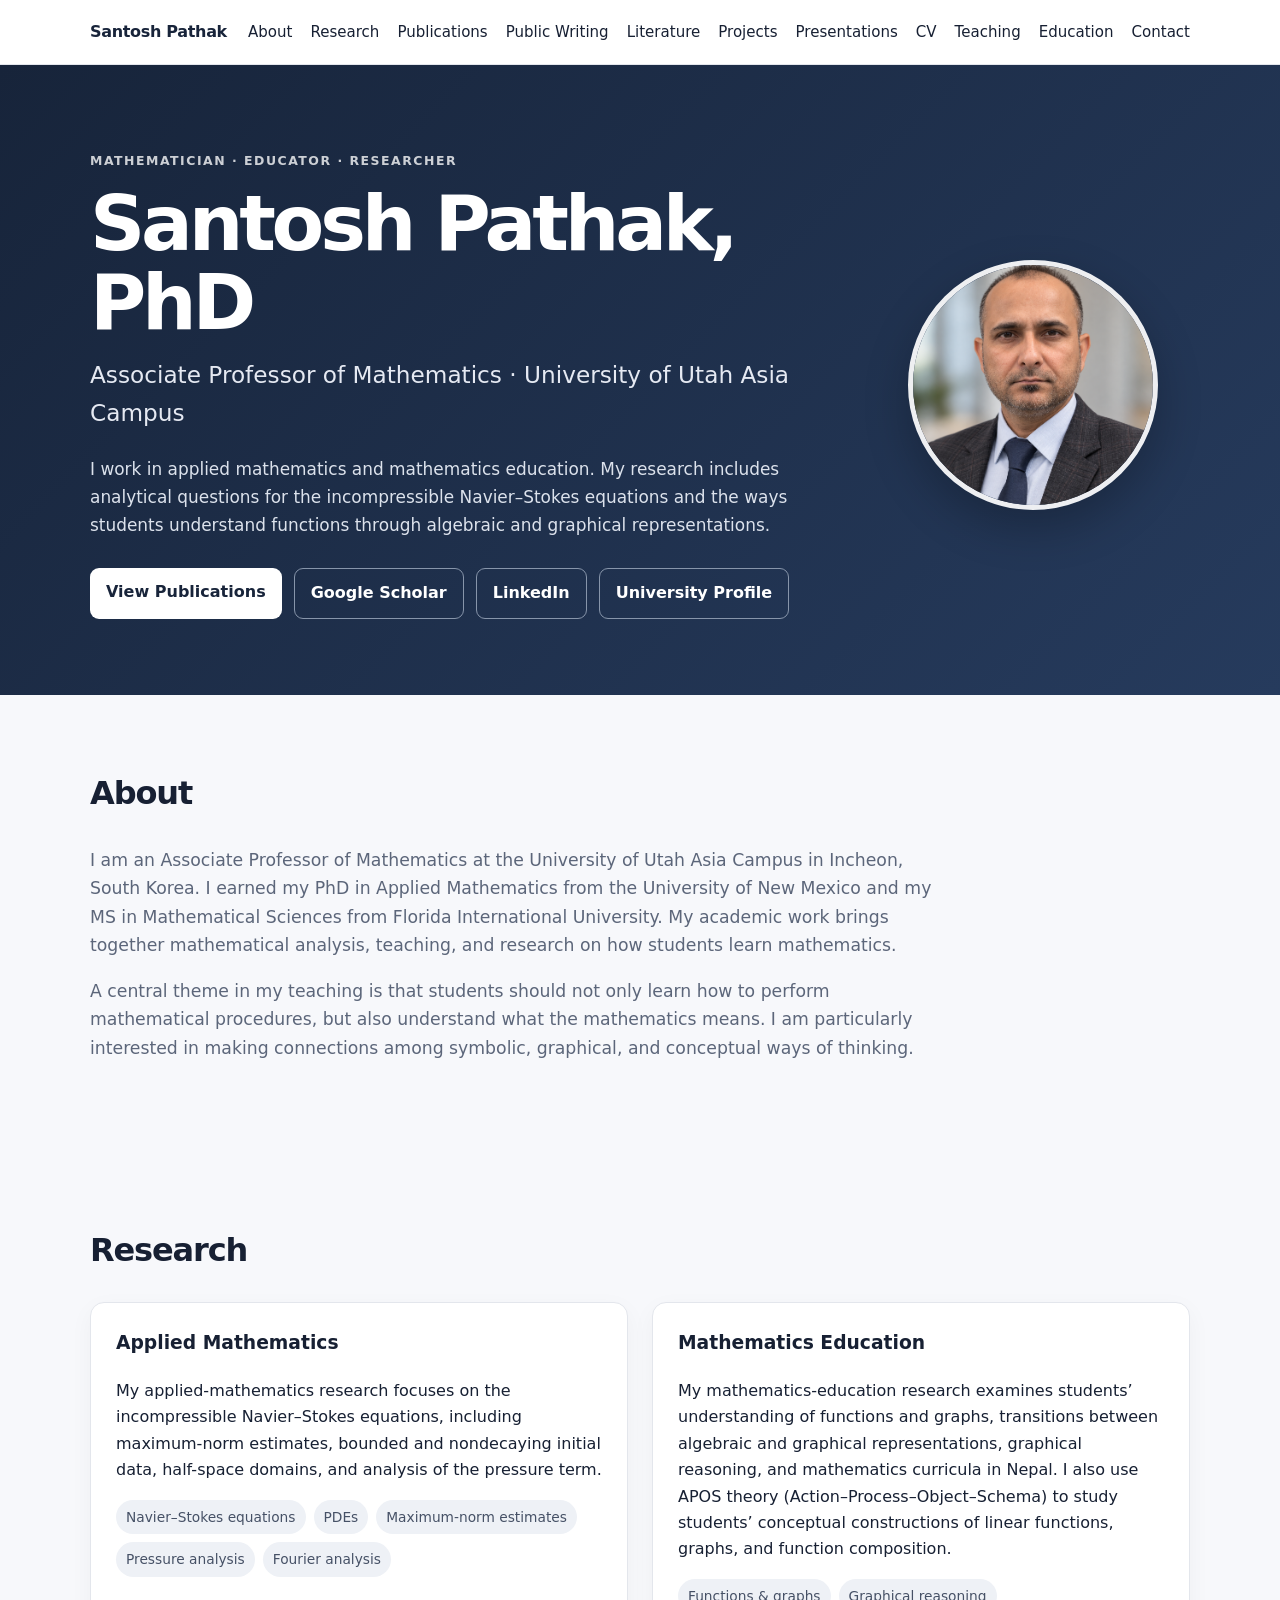
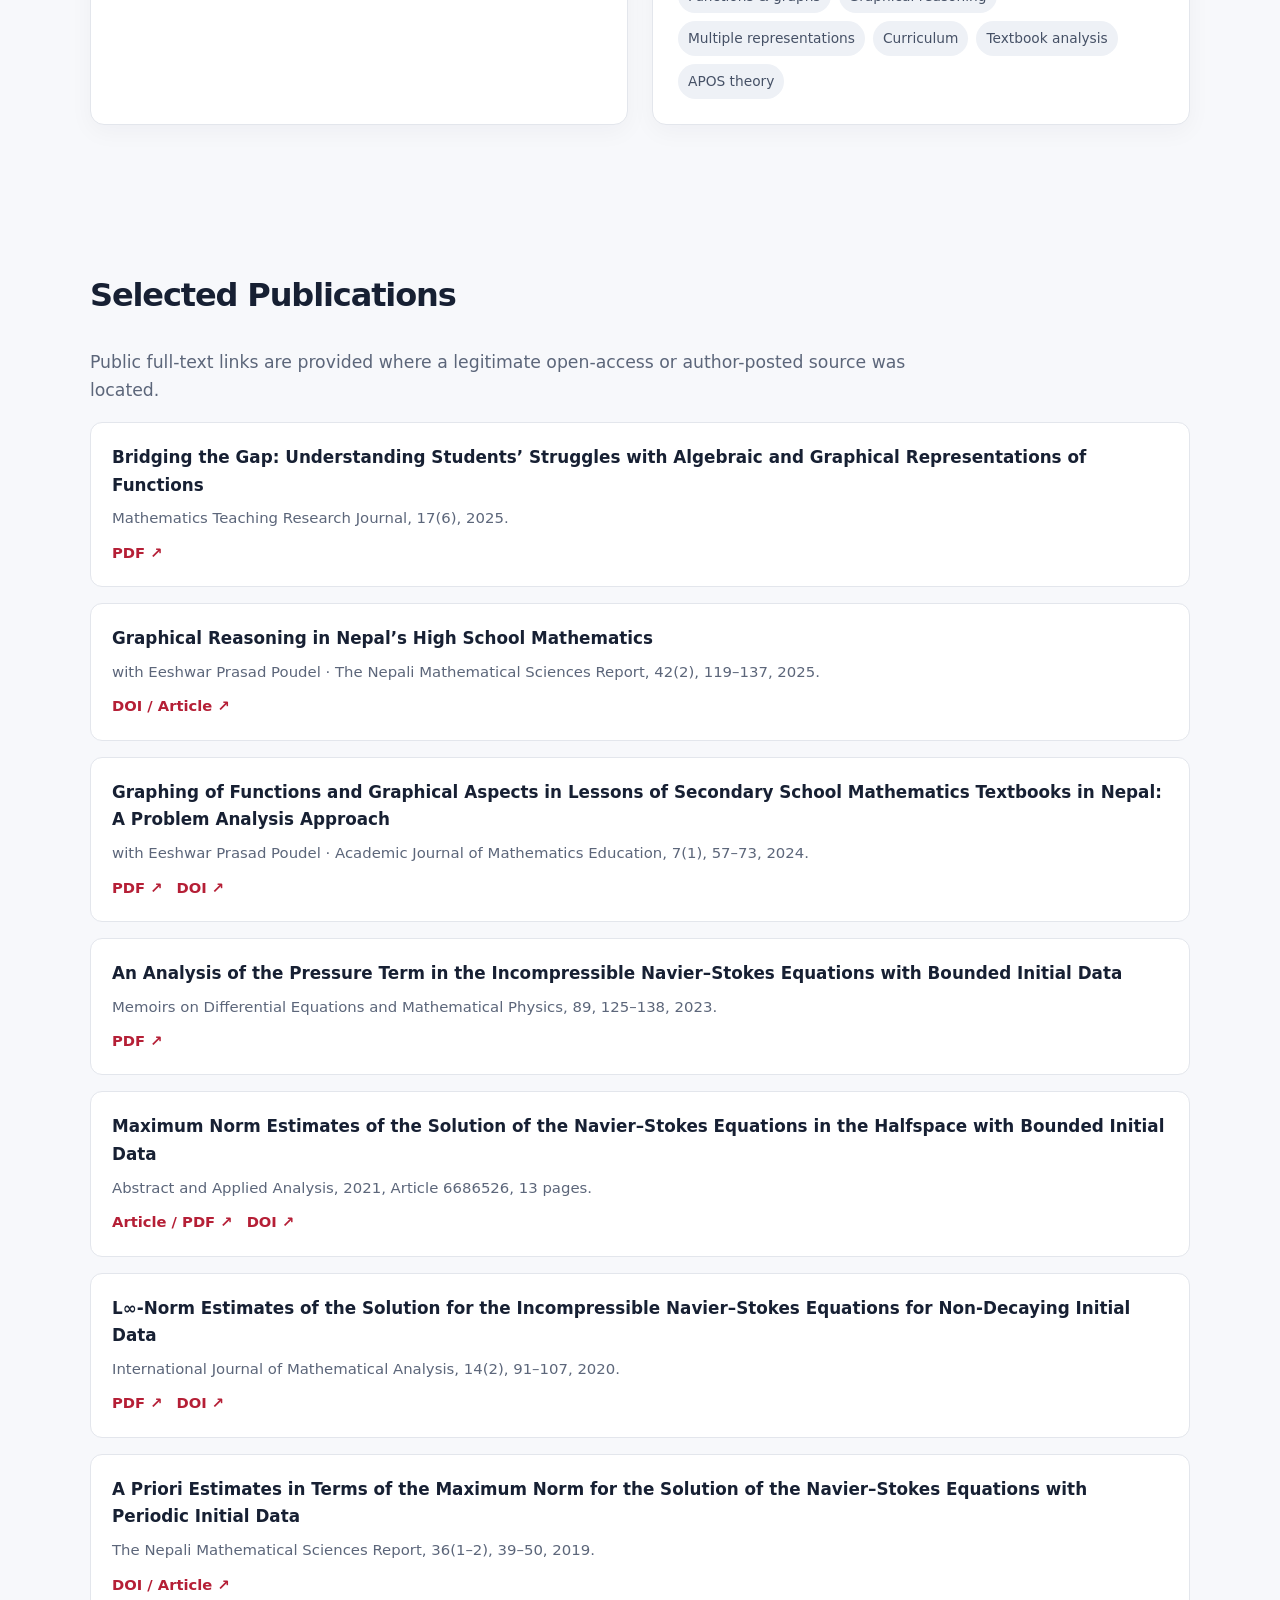
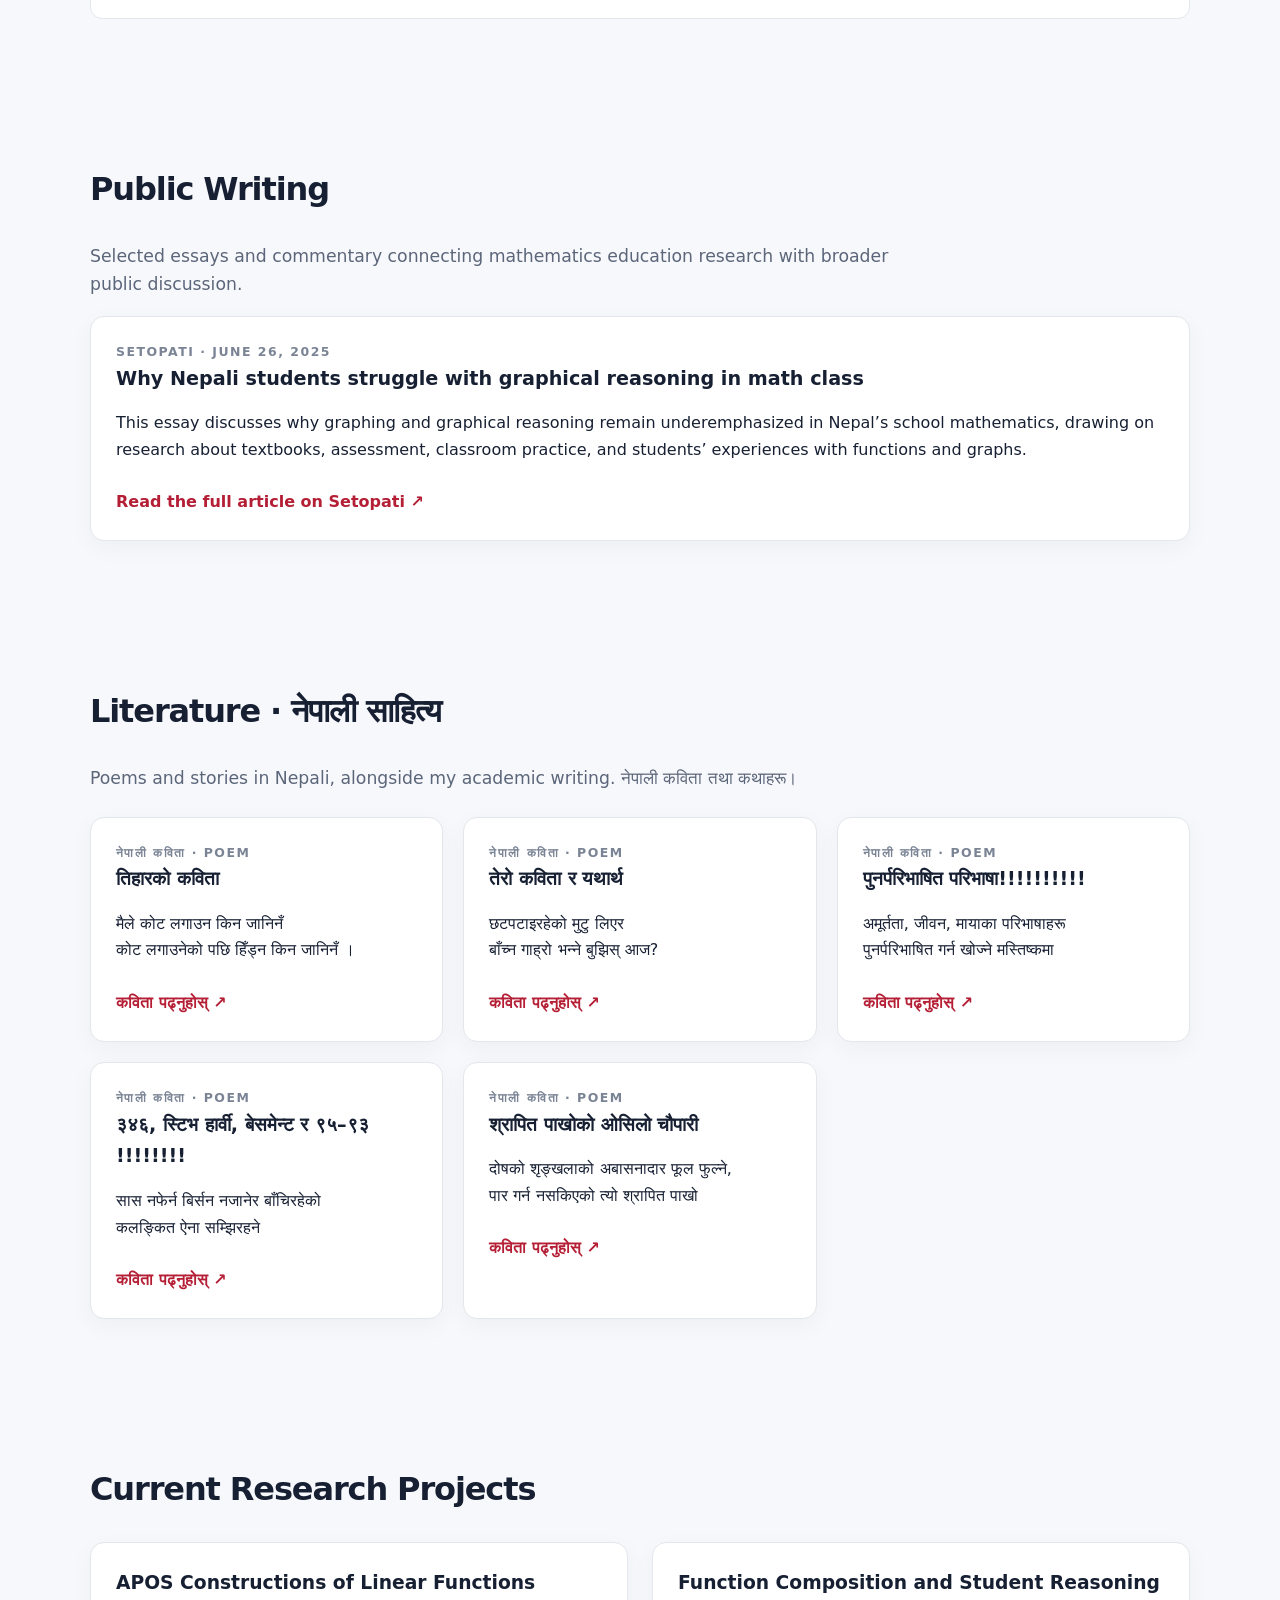
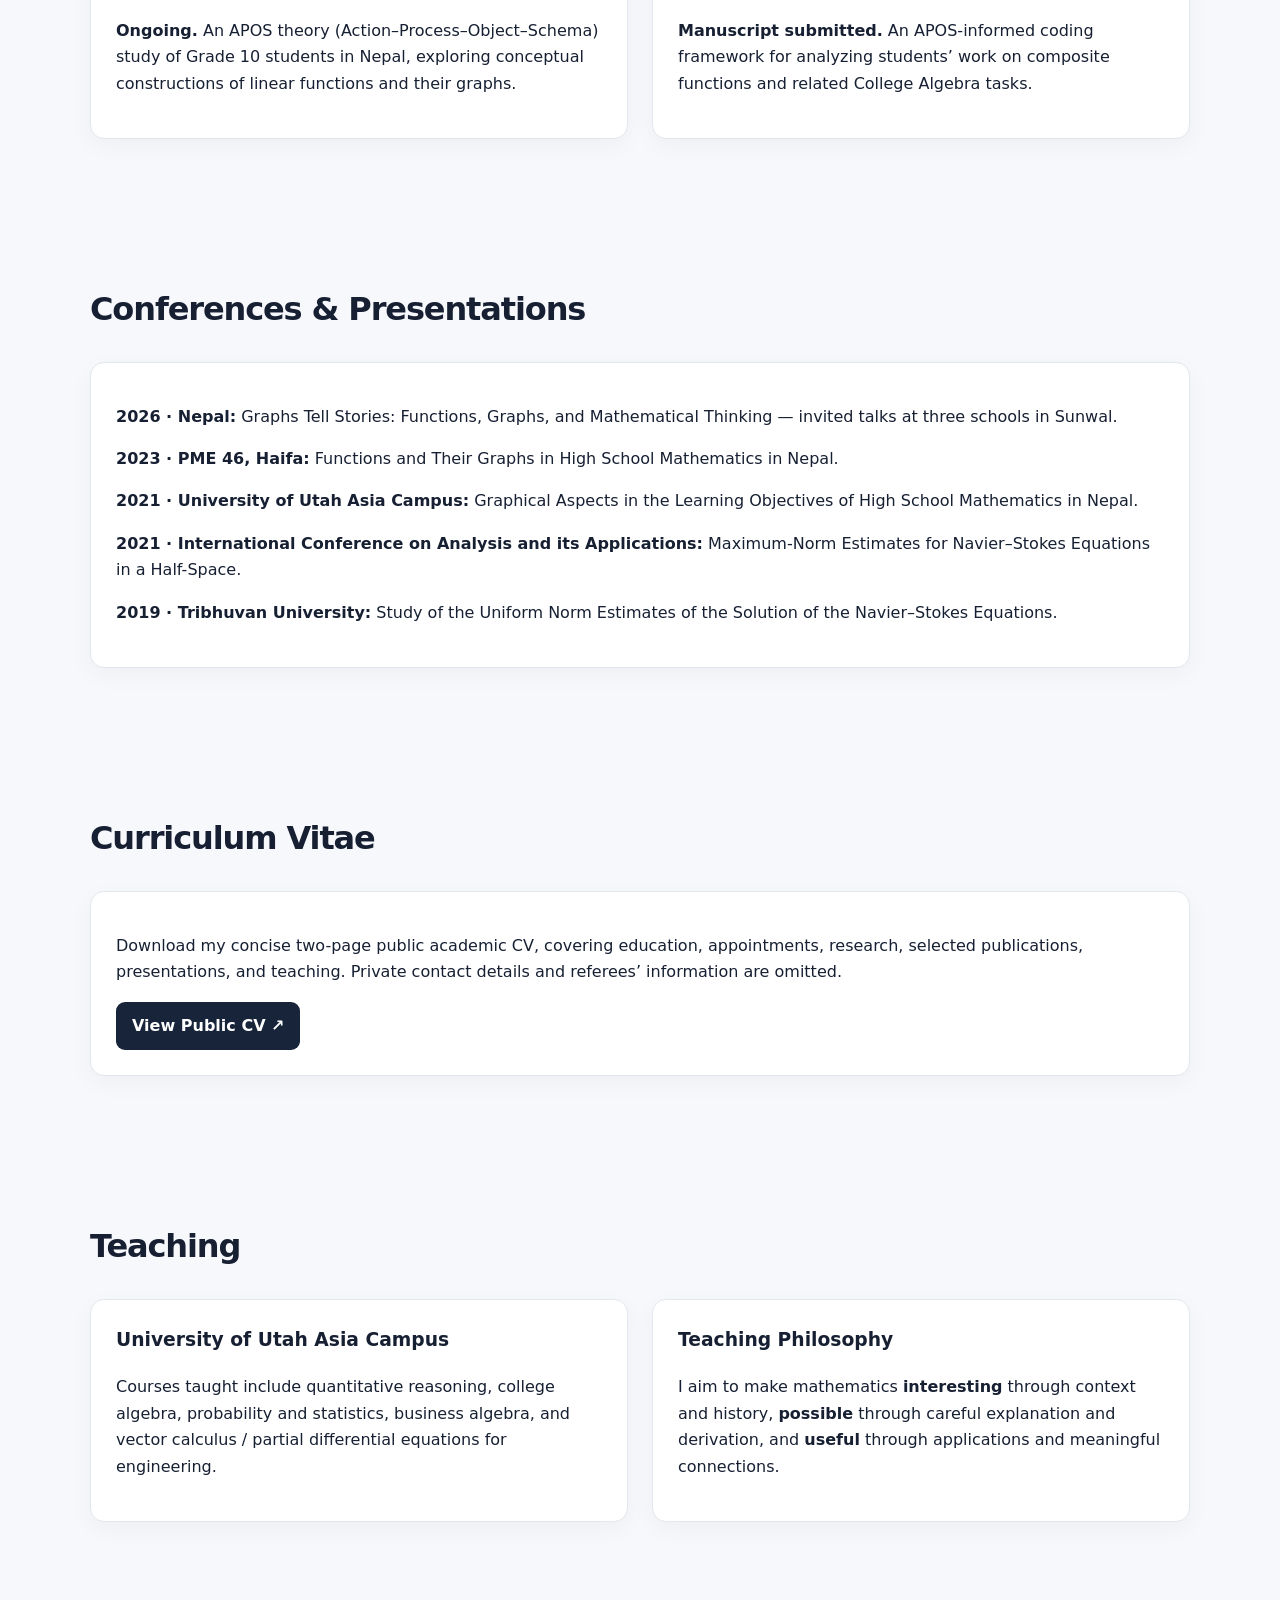
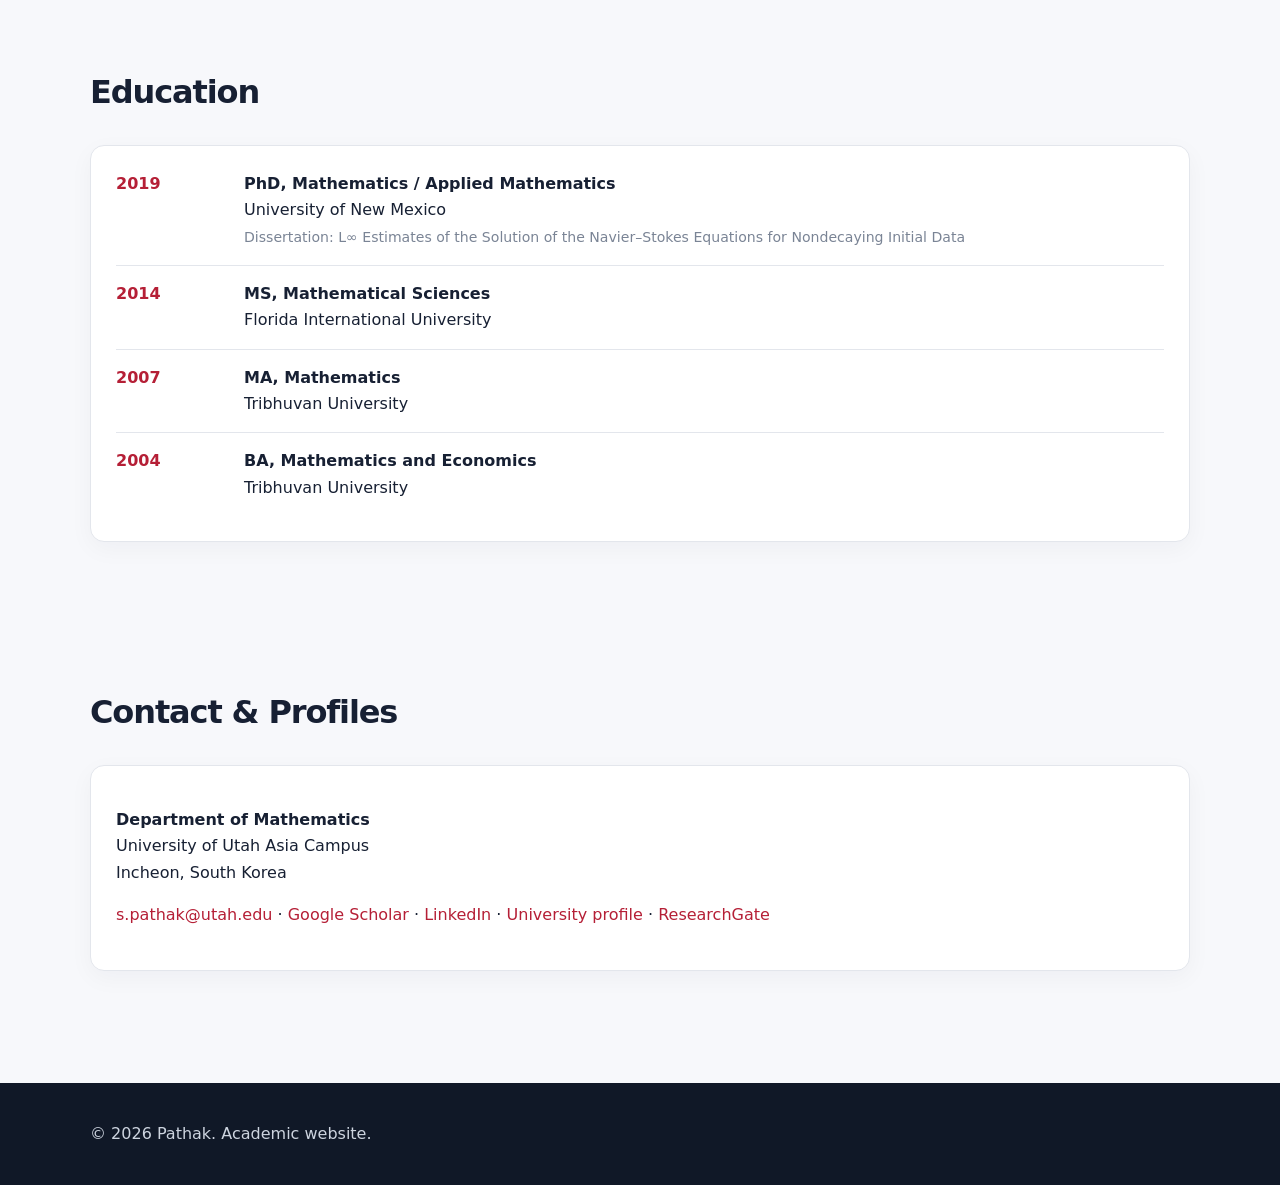
==== index.html @ 48f5a4c7 "Add concise printable public CV page" ====
<!doctype html>
<html lang="en">
<head>
<meta charset="utf-8" />
<meta name="viewport" content="width=device-width, initial-scale=1" />
<title>Santosh Pathak, PhD | Mathematics Research & Education</title>
<meta name="description" content="Santosh Pathak, PhD, Associate Professor of Mathematics at the University of Utah Asia Campus. Research in Navier–Stokes equations, mathematics education, APOS theory, functions and graphs.">
<style>
:root{--ink:#172033;--muted:#5c667a;--paper:#f7f8fb;--card:#fff;--accent:#b51f36;--line:#e3e6ec;--navy:#18243a}
*{box-sizing:border-box}html{scroll-behavior:smooth}body{margin:0;font-family:Inter,ui-sans-serif,system-ui,-apple-system,BlinkMacSystemFont,"Segoe UI",sans-serif;color:var(--ink);background:var(--paper);line-height:1.65}a{color:var(--accent);text-decoration:none}a:hover{text-decoration:underline}.wrap{width:min(1100px,92%);margin:auto}nav{position:sticky;top:0;z-index:10;background:rgba(255,255,255,.94);border-bottom:1px solid var(--line);backdrop-filter:blur(10px)}nav .wrap{display:flex;align-items:center;justify-content:space-between;min-height:64px;gap:20px}.brand{font-weight:800;color:var(--navy);letter-spacing:-.02em}.links{display:flex;gap:18px;flex-wrap:wrap}.links a{color:var(--ink);font-size:.94rem}.hero{background:linear-gradient(135deg,#17243a,#263b5d);color:white;padding:86px 0 76px}.hero-grid{display:grid;grid-template-columns:1.4fr .6fr;gap:56px;align-items:center}.eyebrow{font-weight:700;text-transform:uppercase;letter-spacing:.12em;font-size:.78rem;opacity:.78}.hero h1{font-size:clamp(2.7rem,6vw,5rem);line-height:1.02;margin:.18em 0 .18em;letter-spacing:-.055em}.hero h2{font-size:clamp(1.1rem,2.2vw,1.45rem);font-weight:500;margin:0 0 24px;color:#e5e9f2}.hero p{max-width:720px;color:#dce2ec;font-size:1.06rem}.buttons{display:flex;gap:12px;flex-wrap:wrap;margin-top:28px}.btn{display:inline-block;padding:11px 16px;border-radius:9px;font-weight:700}.btn.primary{background:white;color:var(--navy)}.btn.secondary{border:1px solid #8795aa;color:white}.portrait{width:250px;height:250px;border-radius:50%;object-fit:cover;object-position:center 32%;display:block;margin:auto;border:5px solid rgba(255,255,255,.92);box-shadow:0 18px 45px rgba(0,0,0,.24)}.section{padding:72px 0}.section h2{font-size:2rem;letter-spacing:-.035em;margin:0 0 26px}.lead{font-size:1.08rem;color:var(--muted);max-width:850px}.grid2{display:grid;grid-template-columns:1fr 1fr;gap:24px}.card{background:var(--card);border:1px solid var(--line);border-radius:14px;padding:25px;box-shadow:0 7px 24px rgba(23,32,51,.04)}.card h3{margin-top:0}.tags{display:flex;flex-wrap:wrap;gap:8px}.tag{background:#eef1f6;border-radius:999px;padding:6px 10px;font-size:.86rem;color:#465166}.pubs{display:grid;gap:16px}.pub{background:white;border:1px solid var(--line);border-radius:12px;padding:21px}.pub h3{font-size:1.05rem;margin:0 0 7px}.meta{color:var(--muted);font-size:.93rem}.pub-links{display:flex;gap:14px;flex-wrap:wrap;margin-top:10px;font-weight:700;font-size:.92rem}.media-card{display:block;background:white;border:1px solid var(--line);border-radius:14px;padding:25px;color:var(--ink);box-shadow:0 7px 24px rgba(23,32,51,.04);transition:transform .18s ease,box-shadow .18s ease,border-color .18s ease}.media-card:hover{transform:translateY(-2px);box-shadow:0 12px 30px rgba(23,32,51,.09);border-color:#c8ced9;text-decoration:none}.media-card h3{margin:0 0 8px;font-size:1.2rem}.media-card .read{display:inline-block;margin-top:10px;color:var(--accent);font-weight:800}.timeline{display:grid;gap:15px}.degree{display:grid;grid-template-columns:110px 1fr;gap:18px;padding-bottom:15px;border-bottom:1px solid var(--line)}.degree:last-child{border-bottom:0}.year{font-weight:800;color:var(--accent)}footer{background:#101827;color:#cdd4df;padding:38px 0;margin-top:40px}footer a{color:white}.small{font-size:.88rem;color:#7a8495}@media(max-width:760px){.hero-grid,.grid2{grid-template-columns:1fr}.portrait{width:190px;height:190px;margin-top:12px}.links{gap:11px}.links a{font-size:.84rem}.hero{padding:62px 0}.degree{grid-template-columns:1fr;gap:3px}.section{padding:55px 0}}
.literature-grid{display:grid;grid-template-columns:repeat(auto-fit,minmax(min(100%,310px),1fr));gap:20px;margin-top:24px}.literature-grid .media-card{height:100%}
</style>
<link rel="canonical" href="https://spathak2039-boop.github.io/">
<meta name="robots" content="index, follow">
<meta property="og:type" content="profile">
<meta property="og:title" content="Santosh Pathak, PhD | Mathematics Research & Education">
<meta property="og:description" content="Academic profile, publications, mathematics education research, presentations, and Nepali literature.">
<meta property="og:url" content="https://spathak2039-boop.github.io/">
<meta property="og:image" content="https://spathak2039-boop.github.io/assets/Santosh-Pathak.png">
<script type="application/ld+json">{"@context":"https://schema.org","@type":"Person","name":"Santosh Pathak","honorificSuffix":"PhD","jobTitle":"Associate Professor of Mathematics","affiliation":{"@type":"CollegeOrUniversity","name":"University of Utah Asia Campus"},"url":"https://spathak2039-boop.github.io/","sameAs":["https://scholar.google.com/citations?user=DdUifkQAAAAJ","https://www.linkedin.com/in/santosh-pathak-phd-15ba9660/","https://asiacampus.utah.edu/faculty-directory/santosh-pathak/"]}</script>
</head>
<body>
<nav><div class="wrap"><a class="brand" href="#top">Santosh Pathak</a><div class="links"><a href="#about">About</a><a href="#research">Research</a><a href="#publications">Publications</a><a href="#public-writing">Public Writing</a><a href="#literature">Literature</a><a href="#projects">Projects</a><a href="#presentations">Presentations</a><a href="#cv">CV</a><a href="#teaching">Teaching</a><a href="#education">Education</a><a href="#contact">Contact</a></div></div></nav>
<header class="hero" id="top"><div class="wrap hero-grid"><div><div class="eyebrow">Mathematician · Educator · Researcher</div><h1>Santosh Pathak, PhD</h1><h2>Associate Professor of Mathematics · University of Utah Asia Campus</h2><p>I work in applied mathematics and mathematics education. My research includes analytical questions for the incompressible Navier–Stokes equations and the ways students understand functions through algebraic and graphical representations.</p><div class="buttons"><a class="btn primary" href="#publications">View Publications</a><a class="btn secondary" href="https://scholar.google.com/citations?user=DdUifkQAAAAJ" target="_blank" rel="noopener">Google Scholar</a><a class="btn secondary" href="https://www.linkedin.com/in/santosh-pathak-phd-15ba9660/" target="_blank" rel="noopener">LinkedIn</a><a class="btn secondary" href="https://asiacampus.utah.edu/faculty-directory/santosh-pathak/" target="_blank" rel="noopener">University Profile</a></div></div><div><img class="portrait" src="assets/Santosh-Pathak.png" alt="Portrait of Santosh Pathak"></div></div></header>
<main>
<section class="section" id="about"><div class="wrap"><h2>About</h2><p class="lead">I am an Associate Professor of Mathematics at the University of Utah Asia Campus in Incheon, South Korea. I earned my PhD in Applied Mathematics from the University of New Mexico and my MS in Mathematical Sciences from Florida International University. My academic work brings together mathematical analysis, teaching, and research on how students learn mathematics.</p><p class="lead">A central theme in my teaching is that students should not only learn how to perform mathematical procedures, but also understand what the mathematics means. I am particularly interested in making connections among symbolic, graphical, and conceptual ways of thinking.</p></div></section>
<section class="section" id="research"><div class="wrap"><h2>Research</h2><div class="grid2"><div class="card"><h3>Applied Mathematics</h3><p>My applied-mathematics research focuses on the incompressible Navier–Stokes equations, including maximum-norm estimates, bounded and nondecaying initial data, half-space domains, and analysis of the pressure term.</p><div class="tags"><span class="tag">Navier–Stokes equations</span><span class="tag">PDEs</span><span class="tag">Maximum-norm estimates</span><span class="tag">Pressure analysis</span><span class="tag">Fourier analysis</span></div></div><div class="card"><h3>Mathematics Education</h3><p>My mathematics-education research examines students’ understanding of functions and graphs, transitions between algebraic and graphical representations, graphical reasoning, and mathematics curricula in Nepal. I also use APOS theory (Action–Process–Object–Schema) to study students’ conceptual constructions of linear functions, graphs, and function composition.</p><div class="tags"><span class="tag">Functions & graphs</span><span class="tag">Graphical reasoning</span><span class="tag">Multiple representations</span><span class="tag">Curriculum</span><span class="tag">Textbook analysis</span><span class="tag">APOS theory</span></div></div></div></div></section>
<section class="section" id="publications"><div class="wrap"><h2>Selected Publications</h2><p class="lead">Public full-text links are provided where a legitimate open-access or author-posted source was located.</p><div class="pubs">
<div class="pub"><h3>Bridging the Gap: Understanding Students’ Struggles with Algebraic and Graphical Representations of Functions</h3><div class="meta">Mathematics Teaching Research Journal, 17(6), 2025.</div><div class="pub-links"><a href="https://s3.amazonaws.com/files.commons.gc.cuny.edu/wp-content/blogs.dir/34462/files/2026/01/14.-Pathak-vol17no6.pdf" target="_blank" rel="noopener">PDF ↗</a></div></div>
<div class="pub"><h3>Graphical Reasoning in Nepal’s High School Mathematics</h3><div class="meta">with Eeshwar Prasad Poudel · The Nepali Mathematical Sciences Report, 42(2), 119–137, 2025.</div><div class="pub-links"><a href="https://doi.org/10.3126/nmsr.v42i2.88545" target="_blank" rel="noopener">DOI / Article ↗</a></div></div>
<div class="pub"><h3>Graphing of Functions and Graphical Aspects in Lessons of Secondary School Mathematics Textbooks in Nepal: A Problem Analysis Approach</h3><div class="meta">with Eeshwar Prasad Poudel · Academic Journal of Mathematics Education, 7(1), 57–73, 2024.</div><div class="pub-links"><a href="https://nepjol.info/index.php/ajme/article/download/81459/62437/236606" target="_blank" rel="noopener">PDF ↗</a><a href="https://doi.org/10.3126/ajme.v7i1.81459" target="_blank" rel="noopener">DOI ↗</a></div></div>
<div class="pub"><h3>An Analysis of the Pressure Term in the Incompressible Navier–Stokes Equations with Bounded Initial Data</h3><div class="meta">Memoirs on Differential Equations and Mathematical Physics, 89, 125–138, 2023.</div><div class="pub-links"><a href="https://rmi.tsu.ge/jeomj/memoirs/vol89/vol89-8.pdf" target="_blank" rel="noopener">PDF ↗</a></div></div>
<div class="pub"><h3>Maximum Norm Estimates of the Solution of the Navier–Stokes Equations in the Halfspace with Bounded Initial Data</h3><div class="meta">Abstract and Applied Analysis, 2021, Article 6686526, 13 pages.</div><div class="pub-links"><a href="https://onlinelibrary.wiley.com/doi/10.1155/2021/6686526" target="_blank" rel="noopener">Article / PDF ↗</a><a href="https://doi.org/10.1155/2021/6686526" target="_blank" rel="noopener">DOI ↗</a></div></div>
<div class="pub"><h3>L∞-Norm Estimates of the Solution for the Incompressible Navier–Stokes Equations for Non-Decaying Initial Data</h3><div class="meta">International Journal of Mathematical Analysis, 14(2), 91–107, 2020.</div><div class="pub-links"><a href="https://www.m-hikari.com/ijma/ijma-2020/ijma-1-4-2020/p/pathakIJMA1-4-2020.pdf" target="_blank" rel="noopener">PDF ↗</a><a href="https://doi.org/10.12988/ijma.2020.91285" target="_blank" rel="noopener">DOI ↗</a></div></div>
<div class="pub"><h3>A Priori Estimates in Terms of the Maximum Norm for the Solution of the Navier–Stokes Equations with Periodic Initial Data</h3><div class="meta">The Nepali Mathematical Sciences Report, 36(1–2), 39–50, 2019.</div><div class="pub-links"><a href="https://doi.org/10.3126/nmsr.v36i1-2.29969" target="_blank" rel="noopener">DOI / Article ↗</a></div></div>
</div></div></section>

<section class="section" id="public-writing"><div class="wrap"><h2>Public Writing</h2><p class="lead">Selected essays and commentary connecting mathematics education research with broader public discussion.</p>
<a class="media-card" href="https://en.setopati.com/blog/164807" target="_blank" rel="noopener">
  <div class="eyebrow" style="color:#7a8495;opacity:1">Setopati · June 26, 2025</div>
  <h3>Why Nepali students struggle with graphical reasoning in math class</h3>
  <p>This essay discusses why graphing and graphical reasoning remain underemphasized in Nepal’s school mathematics, drawing on research about textbooks, assessment, classroom practice, and students’ experiences with functions and graphs.</p>
  <span class="read">Read the full article on Setopati ↗</span>
</a></div></section>
<section class="section" id="literature"><div class="wrap">
<h2>Literature · नेपाली साहित्य</h2>
<p class="lead">Poems and stories in Nepali, alongside my academic writing. नेपाली कविता तथा कथाहरू।</p>
<div class="literature-grid">
<a class="media-card" href="literature/tiharko-kavita.html"><div class="eyebrow" style="color:#7a8495;opacity:1">नेपाली कविता · Poem</div><h3 lang="ne">तिहारको कविता</h3><p lang="ne">मैले कोट लगाउन किन जानिनँ<br>कोट लगाउनेको पछि हिँड्न किन जानिनँ ।</p><span class="read">कविता पढ्नुहोस् ↗</span></a>
<a class="media-card" href="literature/tero-kavita-ra-yathartha.html"><div class="eyebrow" style="color:#7a8495;opacity:1">नेपाली कविता · Poem</div><h3 lang="ne">तेरो कविता र यथार्थ</h3><p lang="ne">छटपटाइरहेको मुटु लिएर<br>बाँच्न गाह्रो भन्ने बुझिस् आज?</p><span class="read">कविता पढ्नुहोस् ↗</span></a>
<a class="media-card" href="literature/punarparibhashit-paribhasha.html"><div class="eyebrow" style="color:#7a8495;opacity:1">नेपाली कविता · Poem</div><h3 lang="ne">पुनर्परिभाषित परिभाषा!!!!!!!!!!</h3><p lang="ne">अमूर्तता, जीवन, मायाका परिभाषाहरू<br>पुनर्परिभाषित गर्न खोज्ने मस्तिष्कमा</p><span class="read">कविता पढ्नुहोस् ↗</span></a>
<a class="media-card" href="literature/346-steve-harvey-basement-95-93.html"><div class="eyebrow" style="color:#7a8495;opacity:1">नेपाली कविता · Poem</div><h3 lang="ne">३४६, स्टिभ हार्वी, बेसमेन्ट र ९५–९३ !!!!!!!!</h3><p lang="ne">सास नफेर्न बिर्सन नजानेर बाँचिरहेको<br>कलङ्कित ऐना सम्झिरहने</p><span class="read">कविता पढ्नुहोस् ↗</span></a>
<a class="media-card" href="literature/shrapit-pakhoko-osilo-chautari.html"><div class="eyebrow" style="color:#7a8495;opacity:1">नेपाली कविता · Poem</div><h3 lang="ne">श्रापित पाखोको ओसिलो चौपारी</h3><p lang="ne">दोषको शृङ्खलाको अबासनादार फूल फुल्ने,<br>पार गर्न नसकिएको त्यो श्रापित पाखो</p><span class="read">कविता पढ्नुहोस् ↗</span></a>
</div></div></section>
<section class="section" id="projects"><div class="wrap"><h2>Current Research Projects</h2><div class="grid2"><div class="card"><h3>APOS Constructions of Linear Functions</h3><p><strong>Ongoing.</strong> An APOS theory (Action–Process–Object–Schema) study of Grade 10 students in Nepal, exploring conceptual constructions of linear functions and their graphs.</p></div><div class="card"><h3>Function Composition and Student Reasoning</h3><p><strong>Manuscript submitted.</strong> An APOS-informed coding framework for analyzing students’ work on composite functions and related College Algebra tasks.</p></div></div></div></section>
<section class="section" id="presentations"><div class="wrap"><h2>Conferences & Presentations</h2><div class="card"><p><strong>2026 · Nepal:</strong> Graphs Tell Stories: Functions, Graphs, and Mathematical Thinking — invited talks at three schools in Sunwal.</p><p><strong>2023 · PME 46, Haifa:</strong> Functions and Their Graphs in High School Mathematics in Nepal.</p><p><strong>2021 · University of Utah Asia Campus:</strong> Graphical Aspects in the Learning Objectives of High School Mathematics in Nepal.</p><p><strong>2021 · International Conference on Analysis and its Applications:</strong> Maximum-Norm Estimates for Navier–Stokes Equations in a Half-Space.</p><p><strong>2019 · Tribhuvan University:</strong> Study of the Uniform Norm Estimates of the Solution of the Navier–Stokes Equations.</p></div></div></section>
<section class="section" id="cv"><div class="wrap"><h2>Curriculum Vitae</h2><div class="card"><p>Download my concise two-page public academic CV, covering education, appointments, research, selected publications, presentations, and teaching. Private contact details and referees’ information are omitted.</p><a class="btn primary" style="background:#17243a;color:white" href="cv.html">View Public CV ↗</a></div></div></section>
<section class="section" id="teaching"><div class="wrap"><h2>Teaching</h2><div class="grid2"><div class="card"><h3>University of Utah Asia Campus</h3><p>Courses taught include quantitative reasoning, college algebra, probability and statistics, business algebra, and vector calculus / partial differential equations for engineering.</p></div><div class="card"><h3>Teaching Philosophy</h3><p>I aim to make mathematics <strong>interesting</strong> through context and history, <strong>possible</strong> through careful explanation and derivation, and <strong>useful</strong> through applications and meaningful connections.</p></div></div></div></section>
<section class="section" id="education"><div class="wrap"><h2>Education</h2><div class="card timeline"><div class="degree"><div class="year">2019</div><div><strong>PhD, Mathematics / Applied Mathematics</strong><br>University of New Mexico<br><span class="small">Dissertation: L∞ Estimates of the Solution of the Navier–Stokes Equations for Nondecaying Initial Data</span></div></div><div class="degree"><div class="year">2014</div><div><strong>MS, Mathematical Sciences</strong><br>Florida International University</div></div><div class="degree"><div class="year">2007</div><div><strong>MA, Mathematics</strong><br>Tribhuvan University</div></div><div class="degree"><div class="year">2004</div><div><strong>BA, Mathematics and Economics</strong><br>Tribhuvan University</div></div></div></div></section>
<section class="section" id="contact"><div class="wrap"><h2>Contact & Profiles</h2><div class="card"><p><strong>Department of Mathematics</strong><br>University of Utah Asia Campus<br>Incheon, South Korea</p><p><a href="mailto:s.pathak@utah.edu">s.pathak@utah.edu</a> · <a href="https://scholar.google.com/citations?user=DdUifkQAAAAJ" target="_blank" rel="noopener">Google Scholar</a> · <a href="https://www.linkedin.com/in/santosh-pathak-phd-15ba9660/" target="_blank" rel="noopener">LinkedIn</a> · <a href="https://asiacampus.utah.edu/faculty-directory/santosh-pathak/" target="_blank" rel="noopener">University profile</a> · <a href="https://www.researchgate.net/profile/Santosh-Pathak-3" target="_blank" rel="noopener">ResearchGate</a></p></div></div></section>
</main>
<footer><div class="wrap">© 2026  Pathak. Academic website.</div></footer>
</body></html>
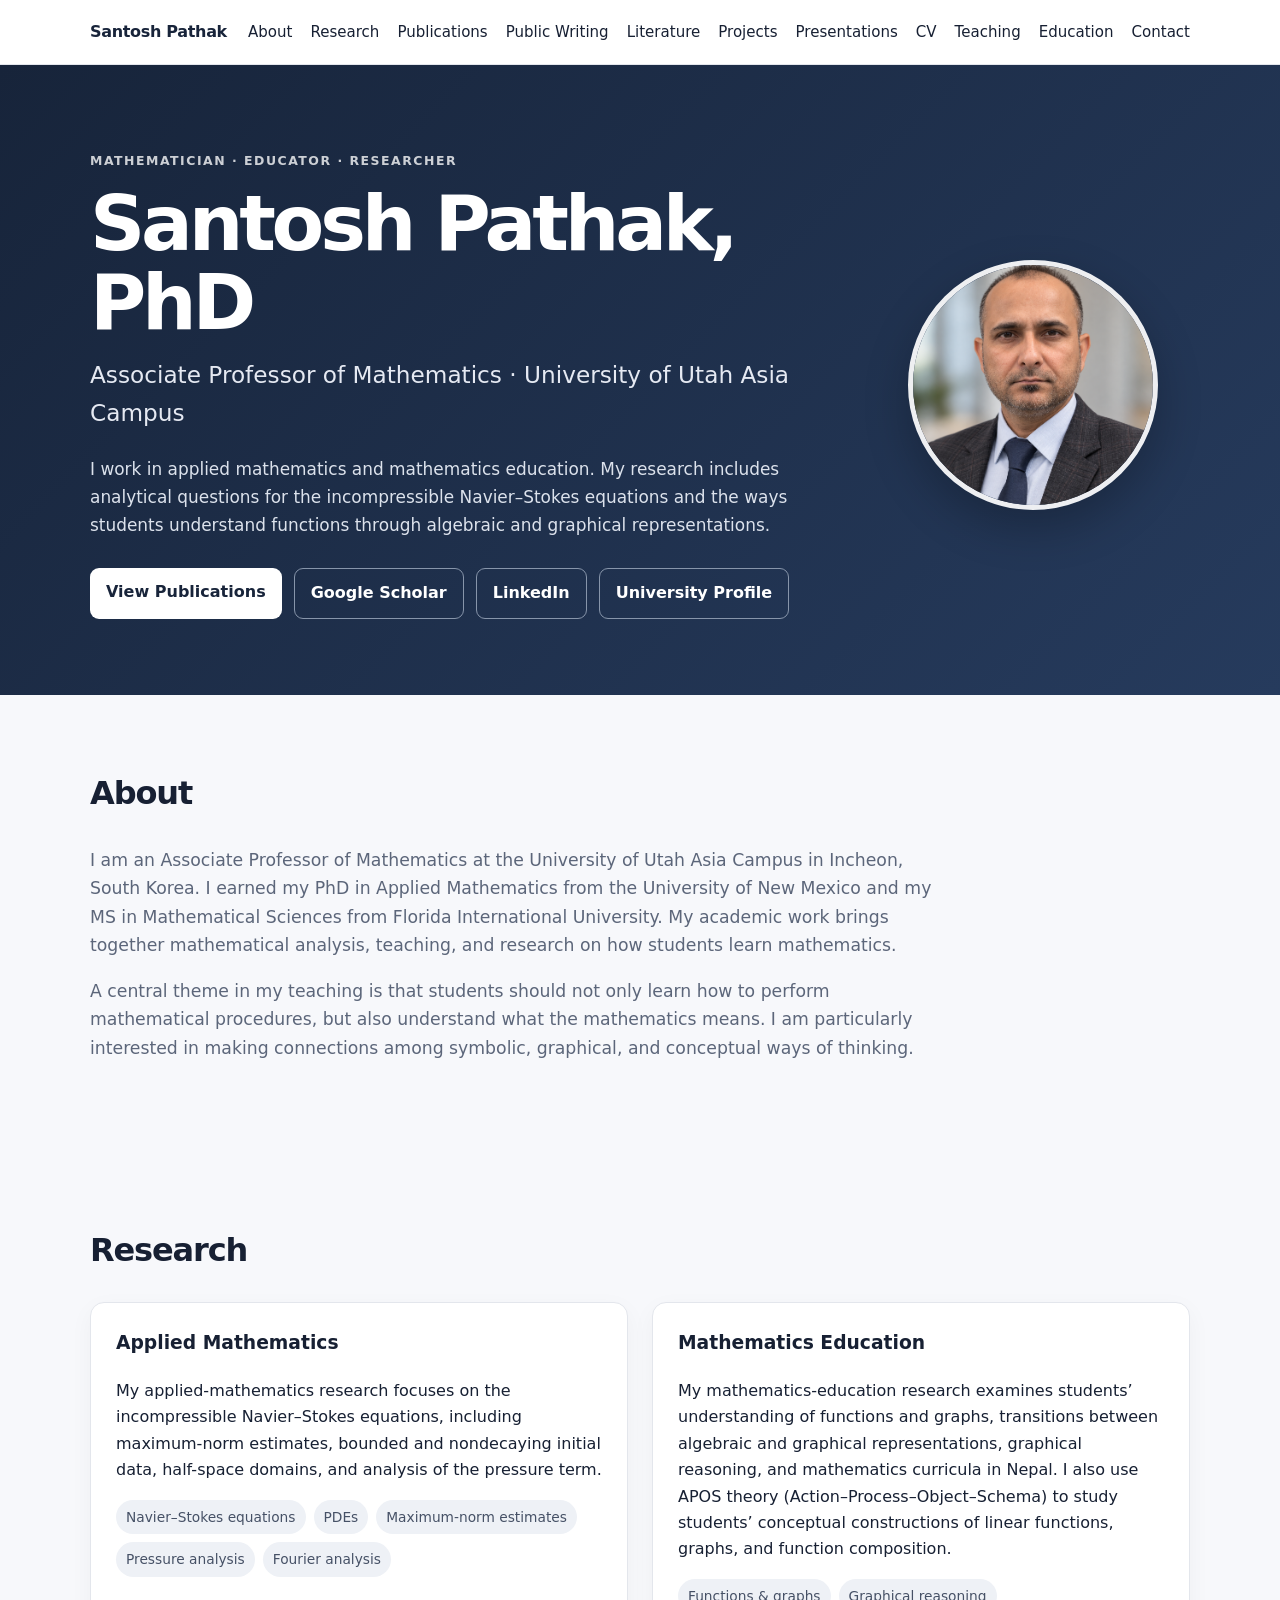
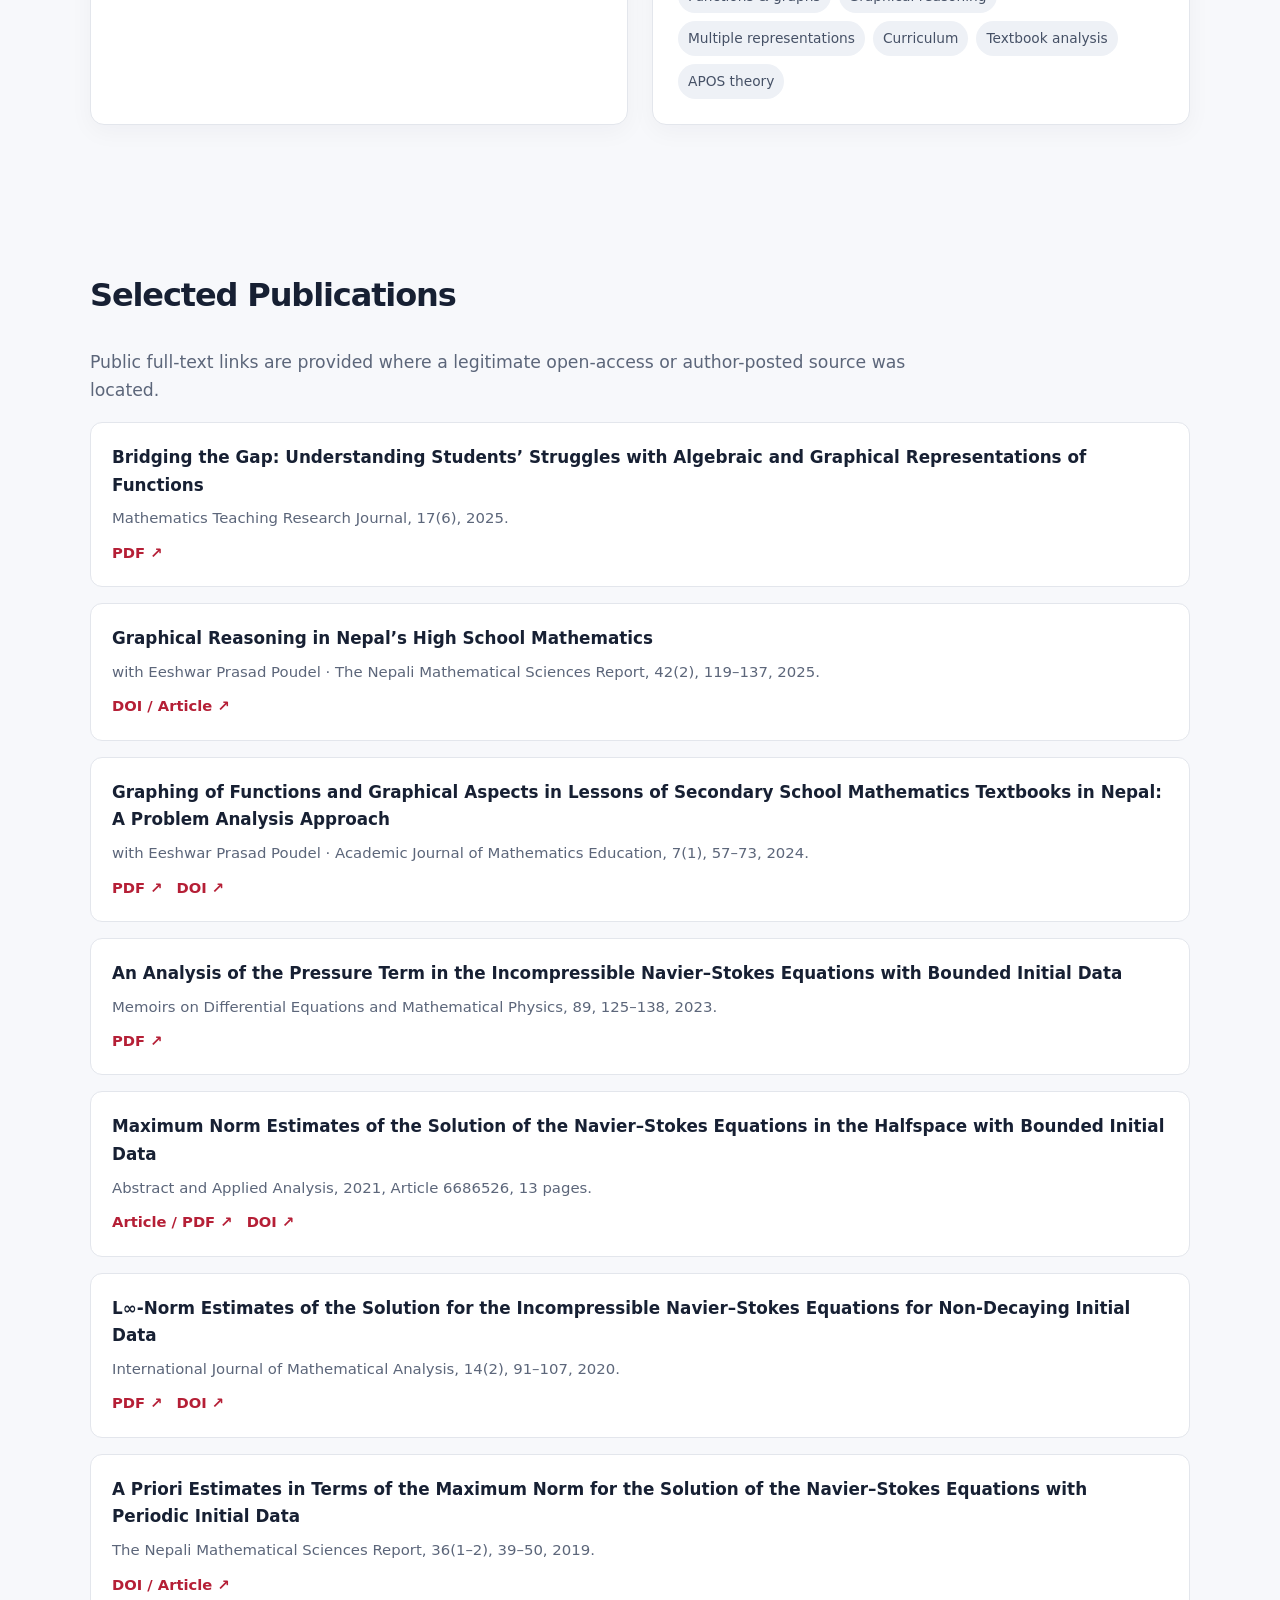
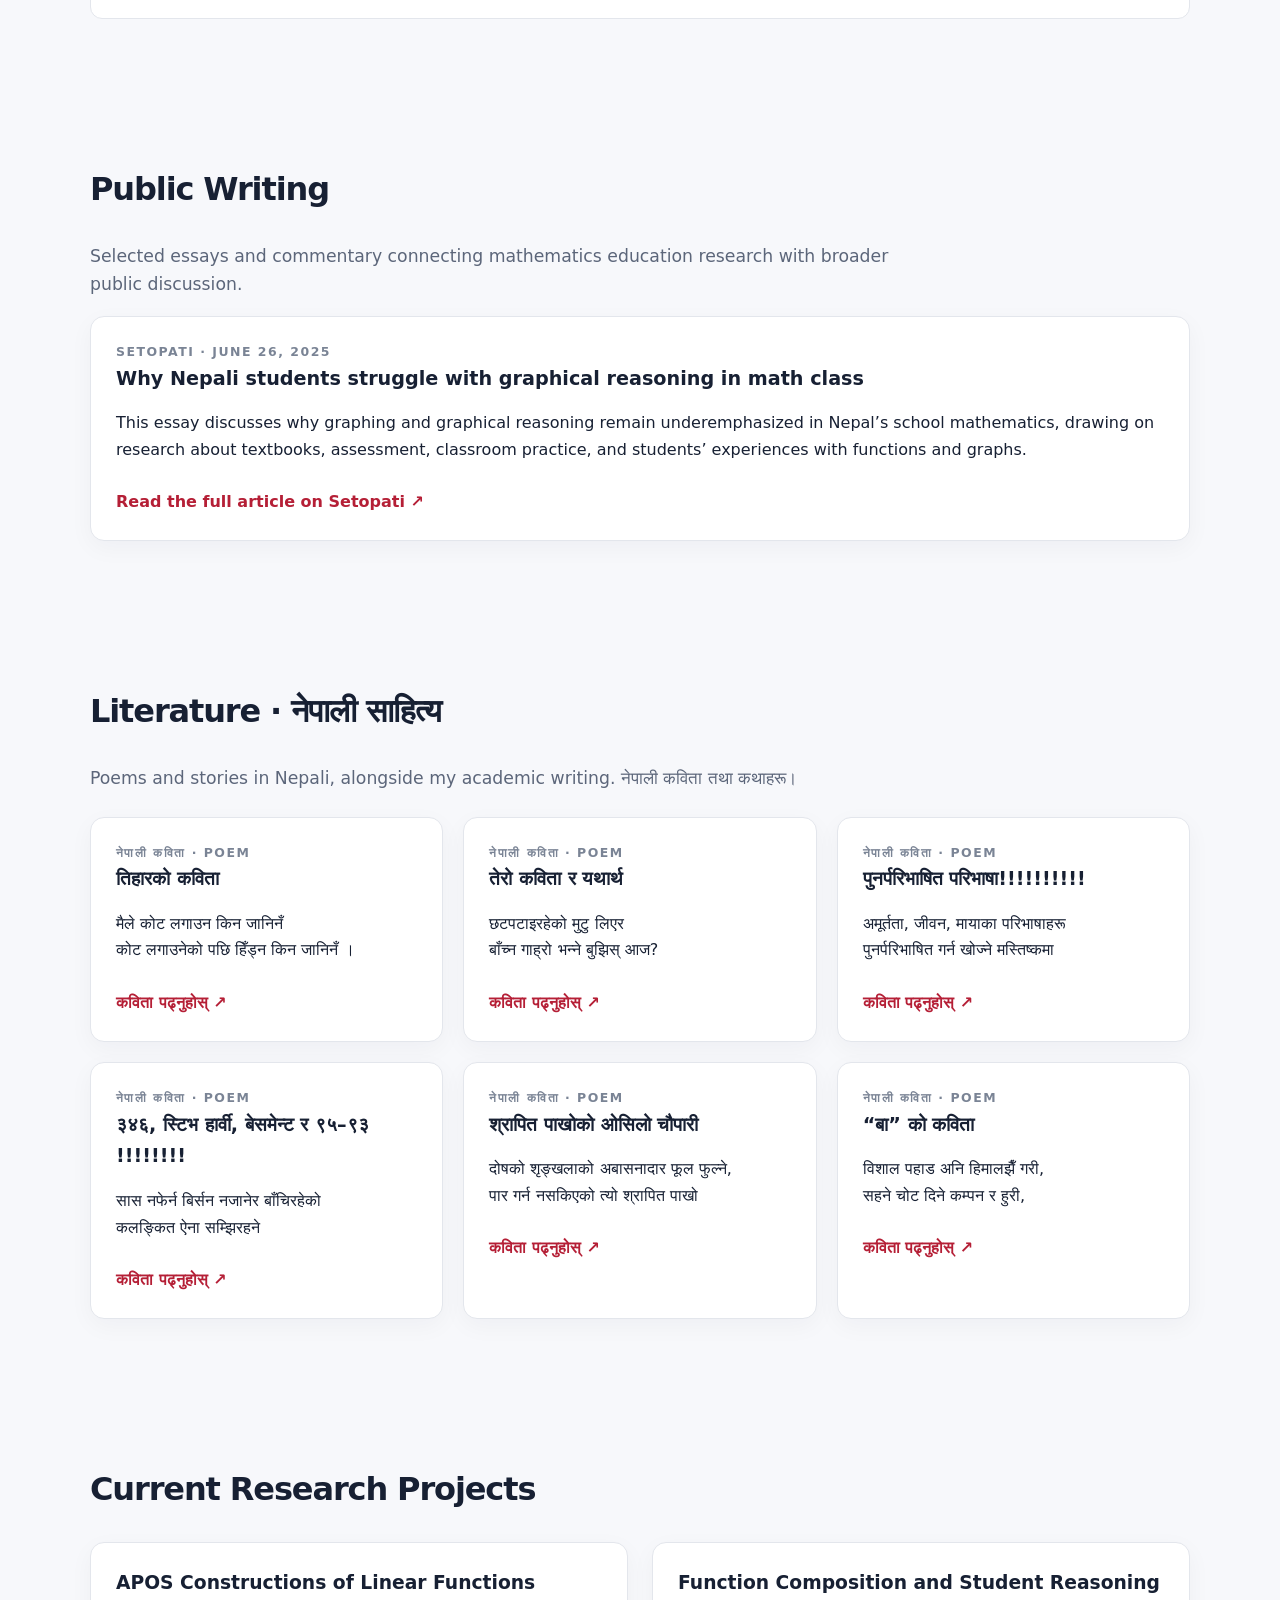
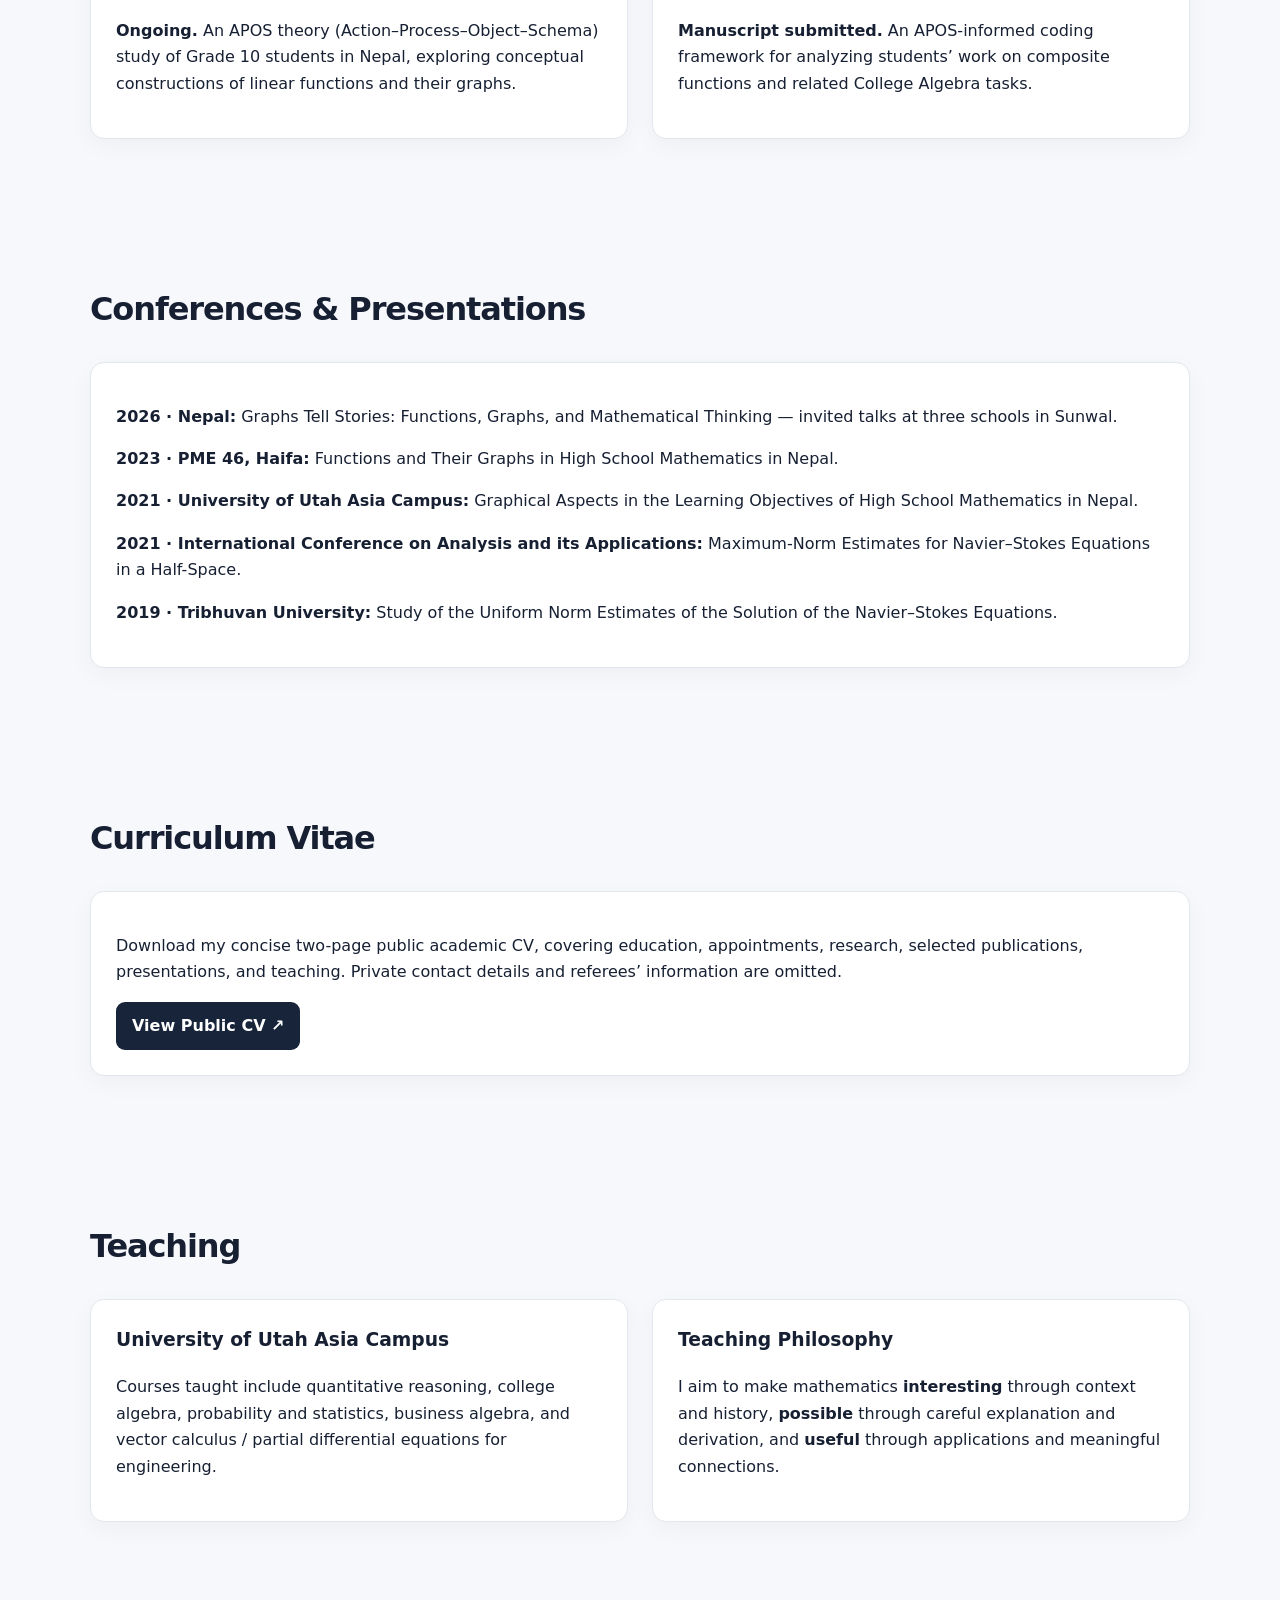
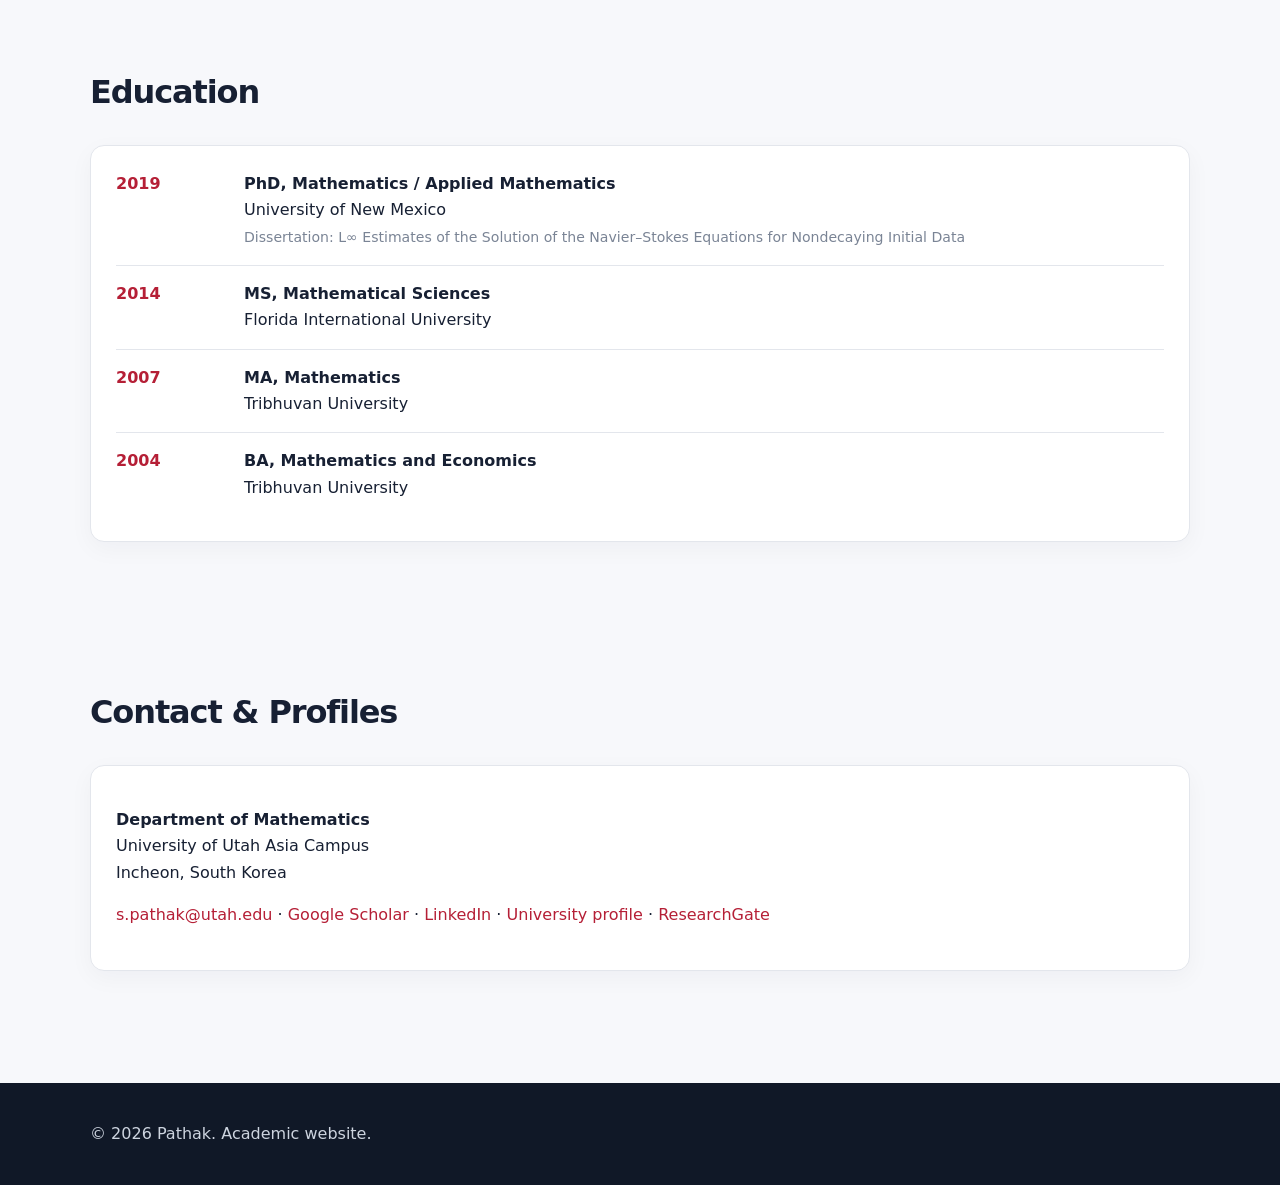
==== commit 455490ef: "Publish Nepali poem Baa ko Kavita and add literature link" ====
--- a/index.html
+++ b/index.html
@@ -51,6 +51,7 @@
 <a class="media-card" href="literature/punarparibhashit-paribhasha.html"><div class="eyebrow" style="color:#7a8495;opacity:1">नेपाली कविता · Poem</div><h3 lang="ne">पुनर्परिभाषित परिभाषा!!!!!!!!!!</h3><p lang="ne">अमूर्तता, जीवन, मायाका परिभाषाहरू<br>पुनर्परिभाषित गर्न खोज्ने मस्तिष्कमा</p><span class="read">कविता पढ्नुहोस् ↗</span></a>
 <a class="media-card" href="literature/346-steve-harvey-basement-95-93.html"><div class="eyebrow" style="color:#7a8495;opacity:1">नेपाली कविता · Poem</div><h3 lang="ne">३४६, स्टिभ हार्वी, बेसमेन्ट र ९५–९३ !!!!!!!!</h3><p lang="ne">सास नफेर्न बिर्सन नजानेर बाँचिरहेको<br>कलङ्कित ऐना सम्झिरहने</p><span class="read">कविता पढ्नुहोस् ↗</span></a>
 <a class="media-card" href="literature/shrapit-pakhoko-osilo-chautari.html"><div class="eyebrow" style="color:#7a8495;opacity:1">नेपाली कविता · Poem</div><h3 lang="ne">श्रापित पाखोको ओसिलो चौपारी</h3><p lang="ne">दोषको शृङ्खलाको अबासनादार फूल फुल्ने,<br>पार गर्न नसकिएको त्यो श्रापित पाखो</p><span class="read">कविता पढ्नुहोस् ↗</span></a>
+<a class="media-card" href="literature/baa-ko-kavita.html"><div class="eyebrow" style="color:#7a8495;opacity:1">नेपाली कविता · Poem</div><h3 lang="ne">“बा” को कविता</h3><p lang="ne">विशाल पहाड अनि हिमालझैँ गरी,<br>सहने चोट दिने कम्पन र हुरी,</p><span class="read">कविता पढ्नुहोस् ↗</span></a>
 </div></div></section>
 <section class="section" id="projects"><div class="wrap"><h2>Current Research Projects</h2><div class="grid2"><div class="card"><h3>APOS Constructions of Linear Functions</h3><p><strong>Ongoing.</strong> An APOS theory (Action–Process–Object–Schema) study of Grade 10 students in Nepal, exploring conceptual constructions of linear functions and their graphs.</p></div><div class="card"><h3>Function Composition and Student Reasoning</h3><p><strong>Manuscript submitted.</strong> An APOS-informed coding framework for analyzing students’ work on composite functions and related College Algebra tasks.</p></div></div></div></section>
 <section class="section" id="presentations"><div class="wrap"><h2>Conferences & Presentations</h2><div class="card"><p><strong>2026 · Nepal:</strong> Graphs Tell Stories: Functions, Graphs, and Mathematical Thinking — invited talks at three schools in Sunwal.</p><p><strong>2023 · PME 46, Haifa:</strong> Functions and Their Graphs in High School Mathematics in Nepal.</p><p><strong>2021 · University of Utah Asia Campus:</strong> Graphical Aspects in the Learning Objectives of High School Mathematics in Nepal.</p><p><strong>2021 · International Conference on Analysis and its Applications:</strong> Maximum-Norm Estimates for Navier–Stokes Equations in a Half-Space.</p><p><strong>2019 · Tribhuvan University:</strong> Study of the Uniform Norm Estimates of the Solution of the Navier–Stokes Equations.</p></div></div></section>
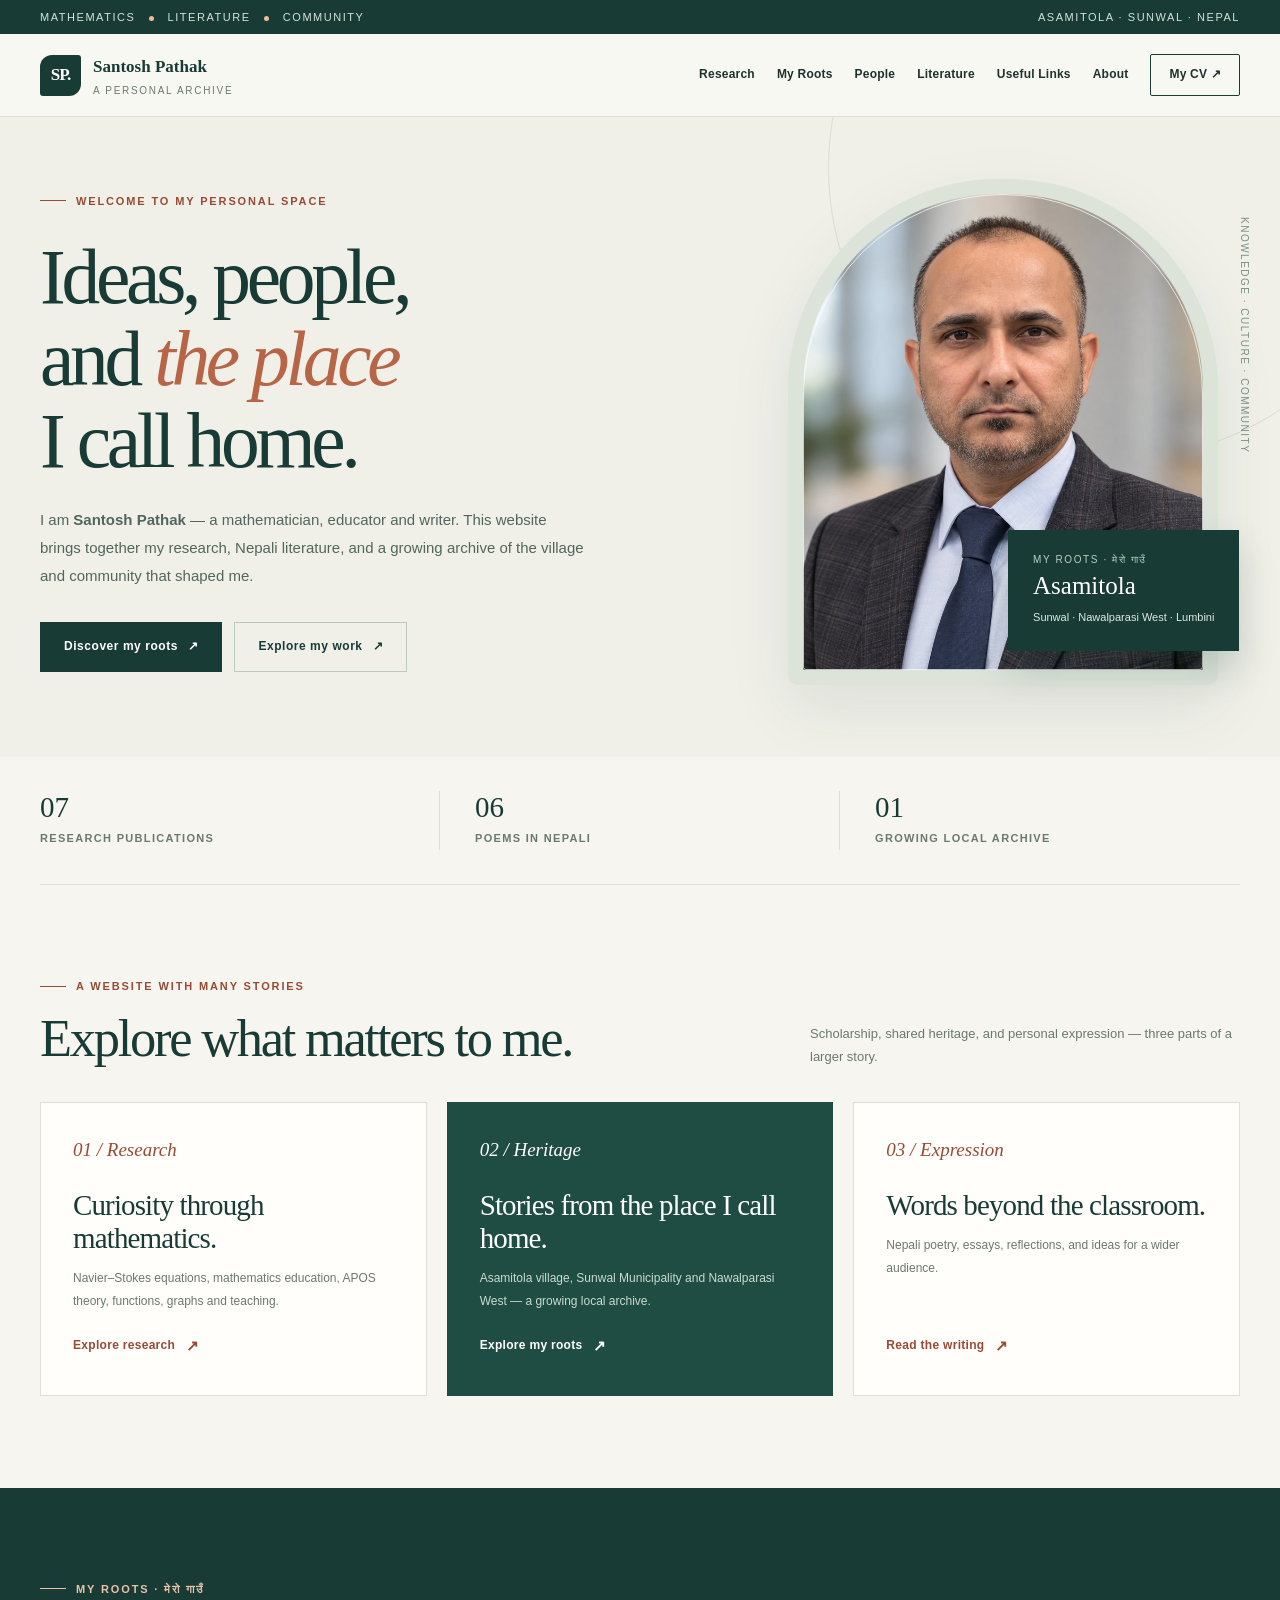
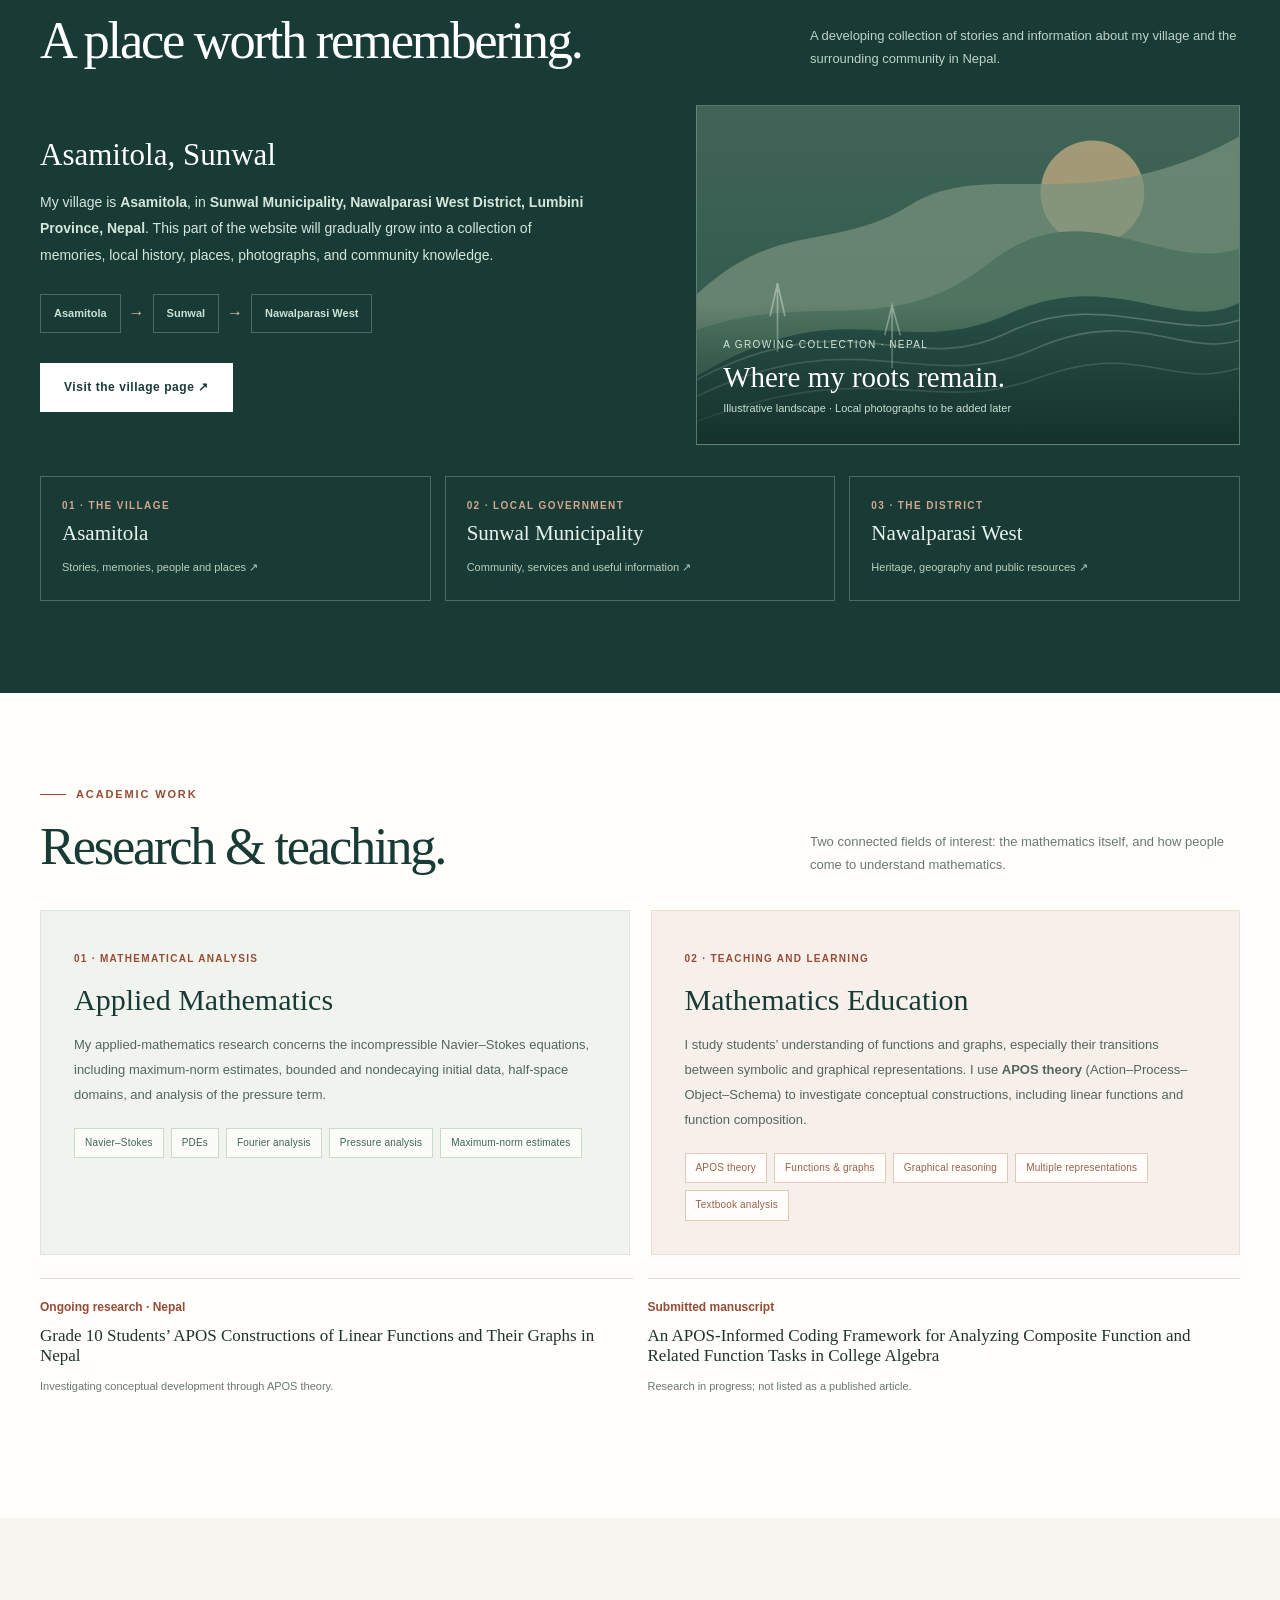
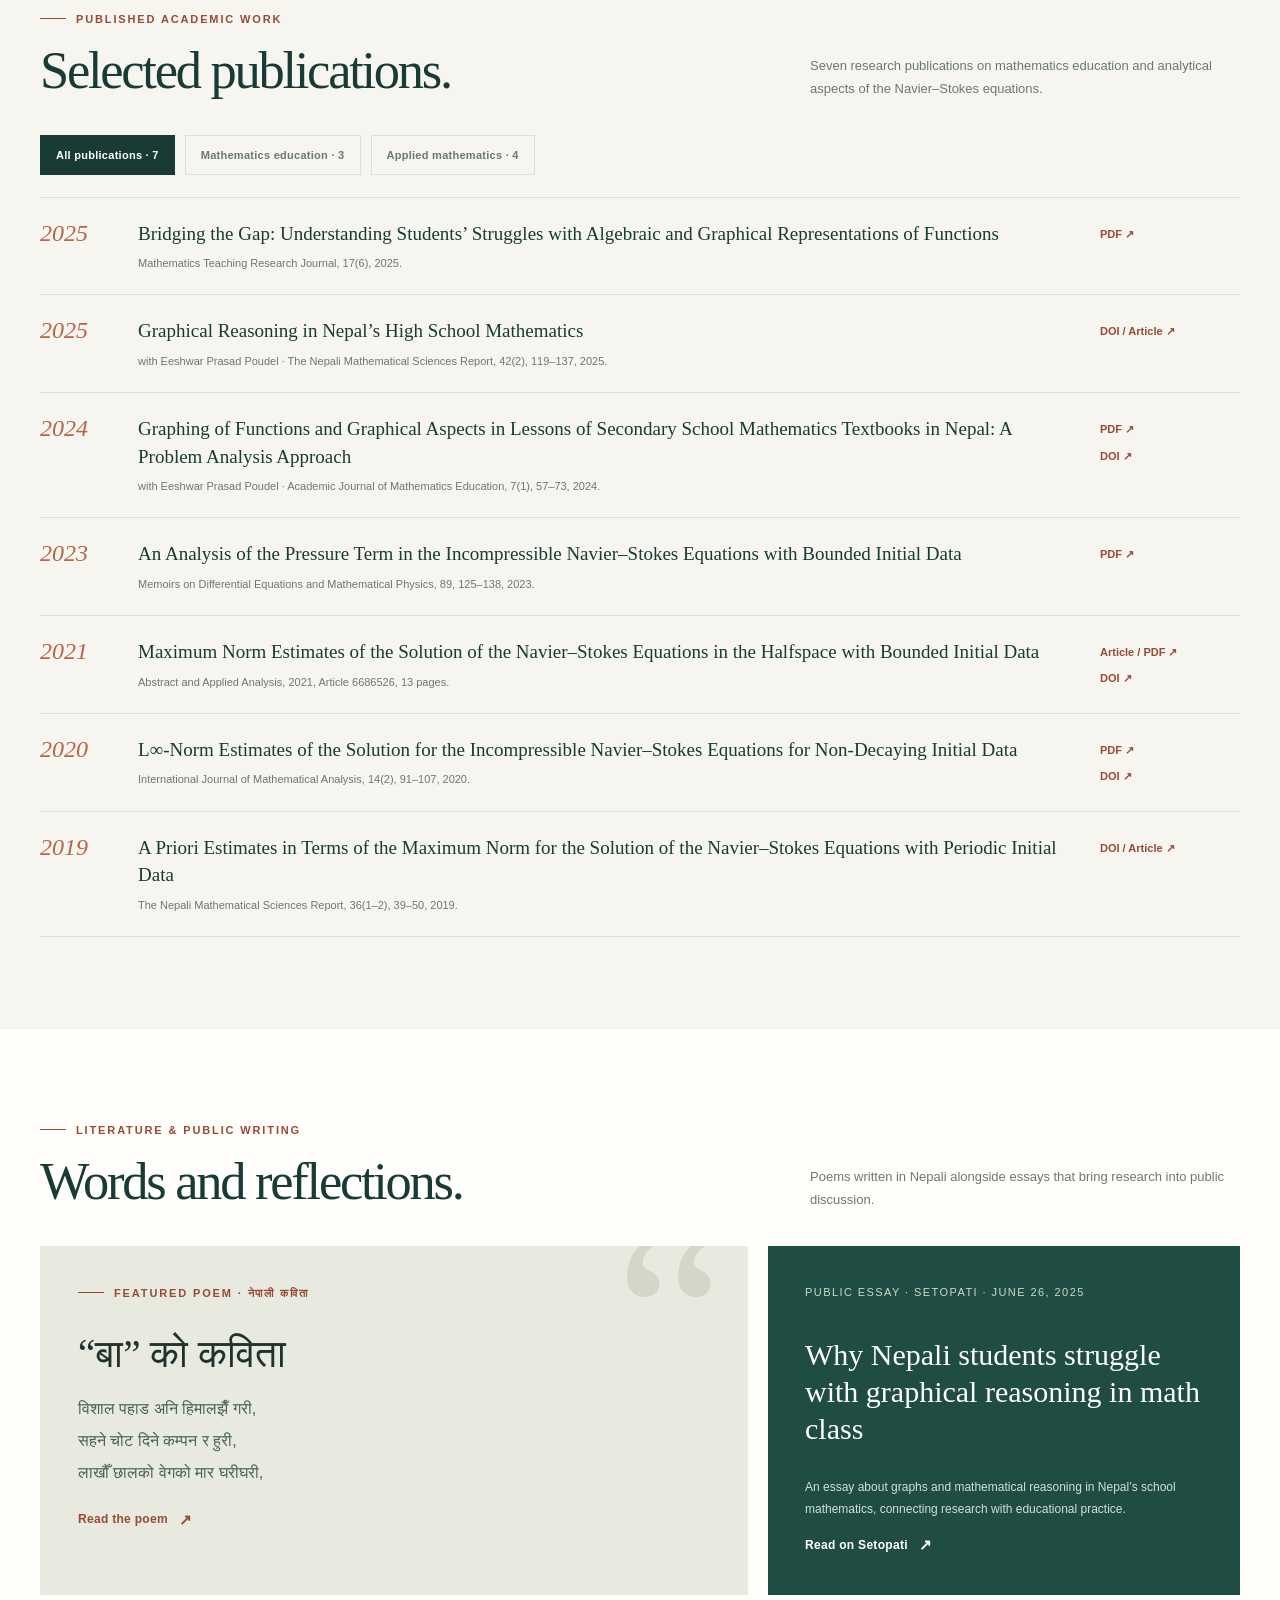
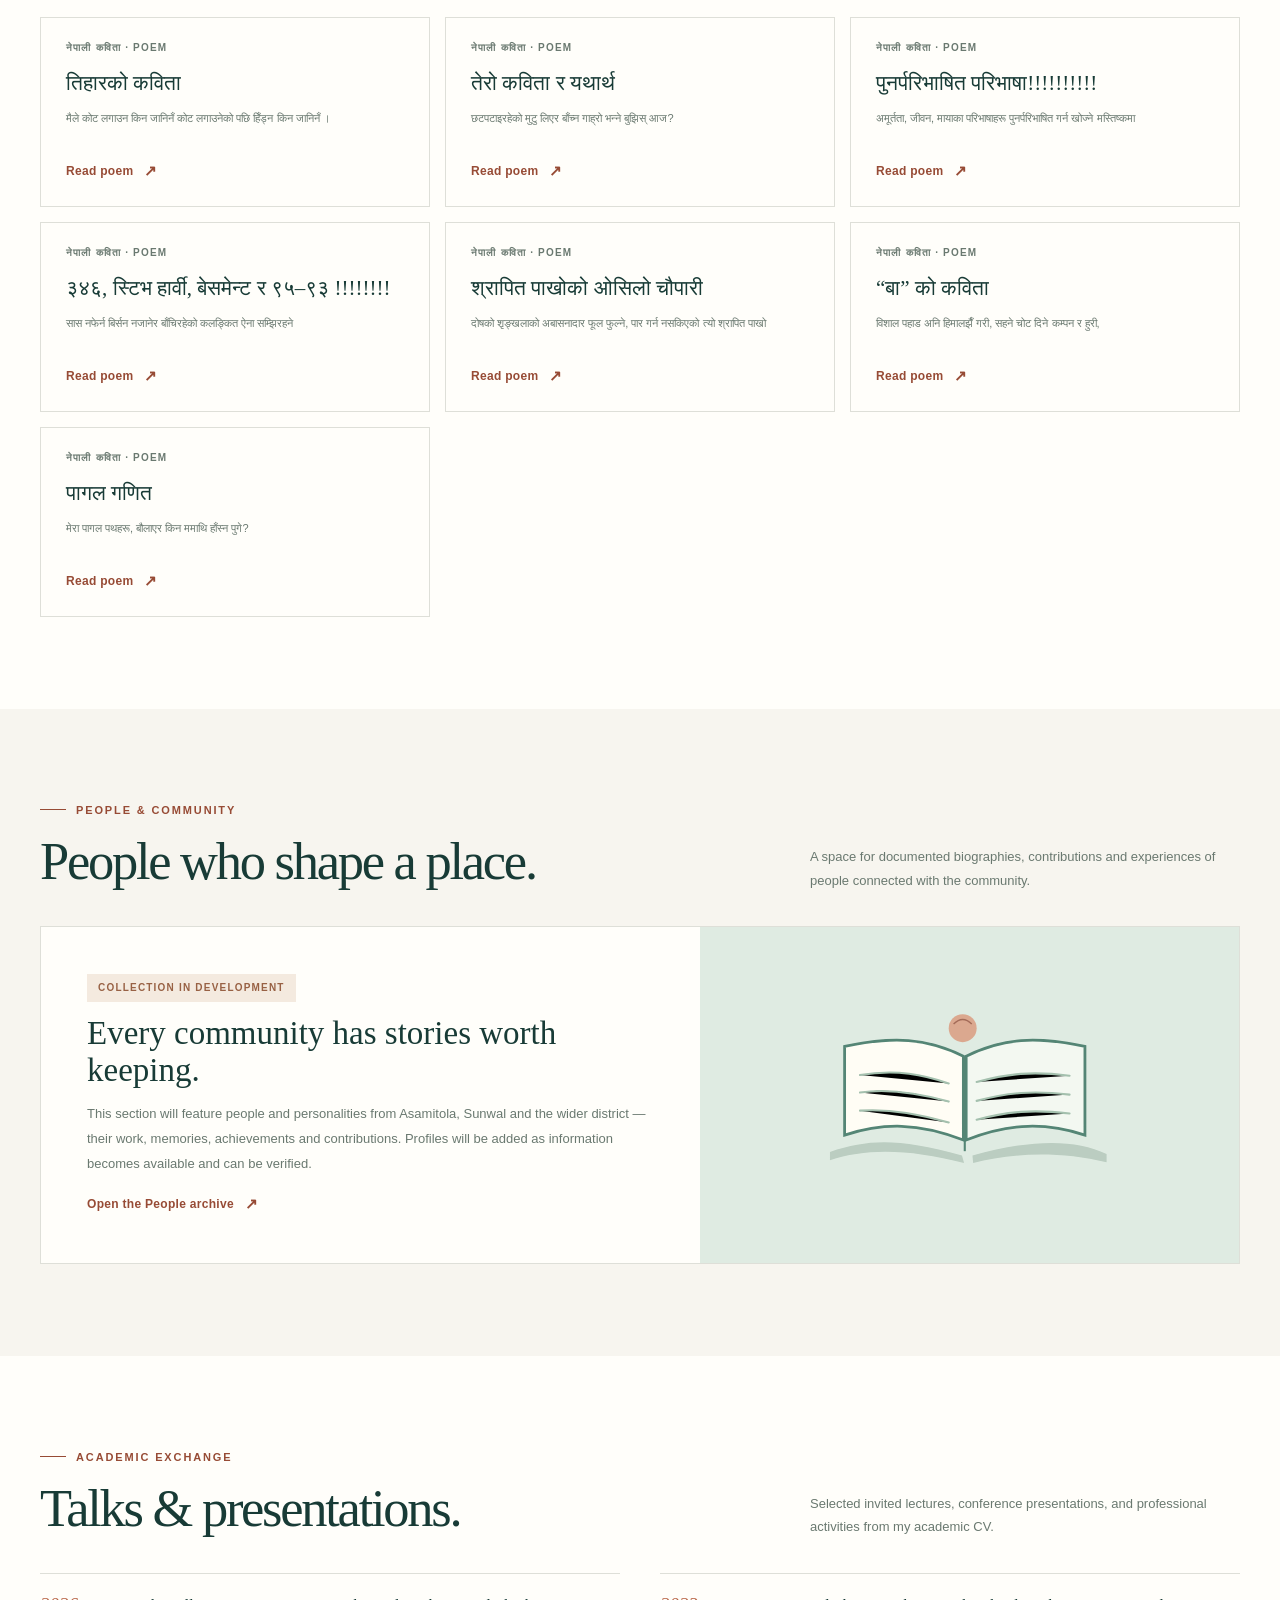
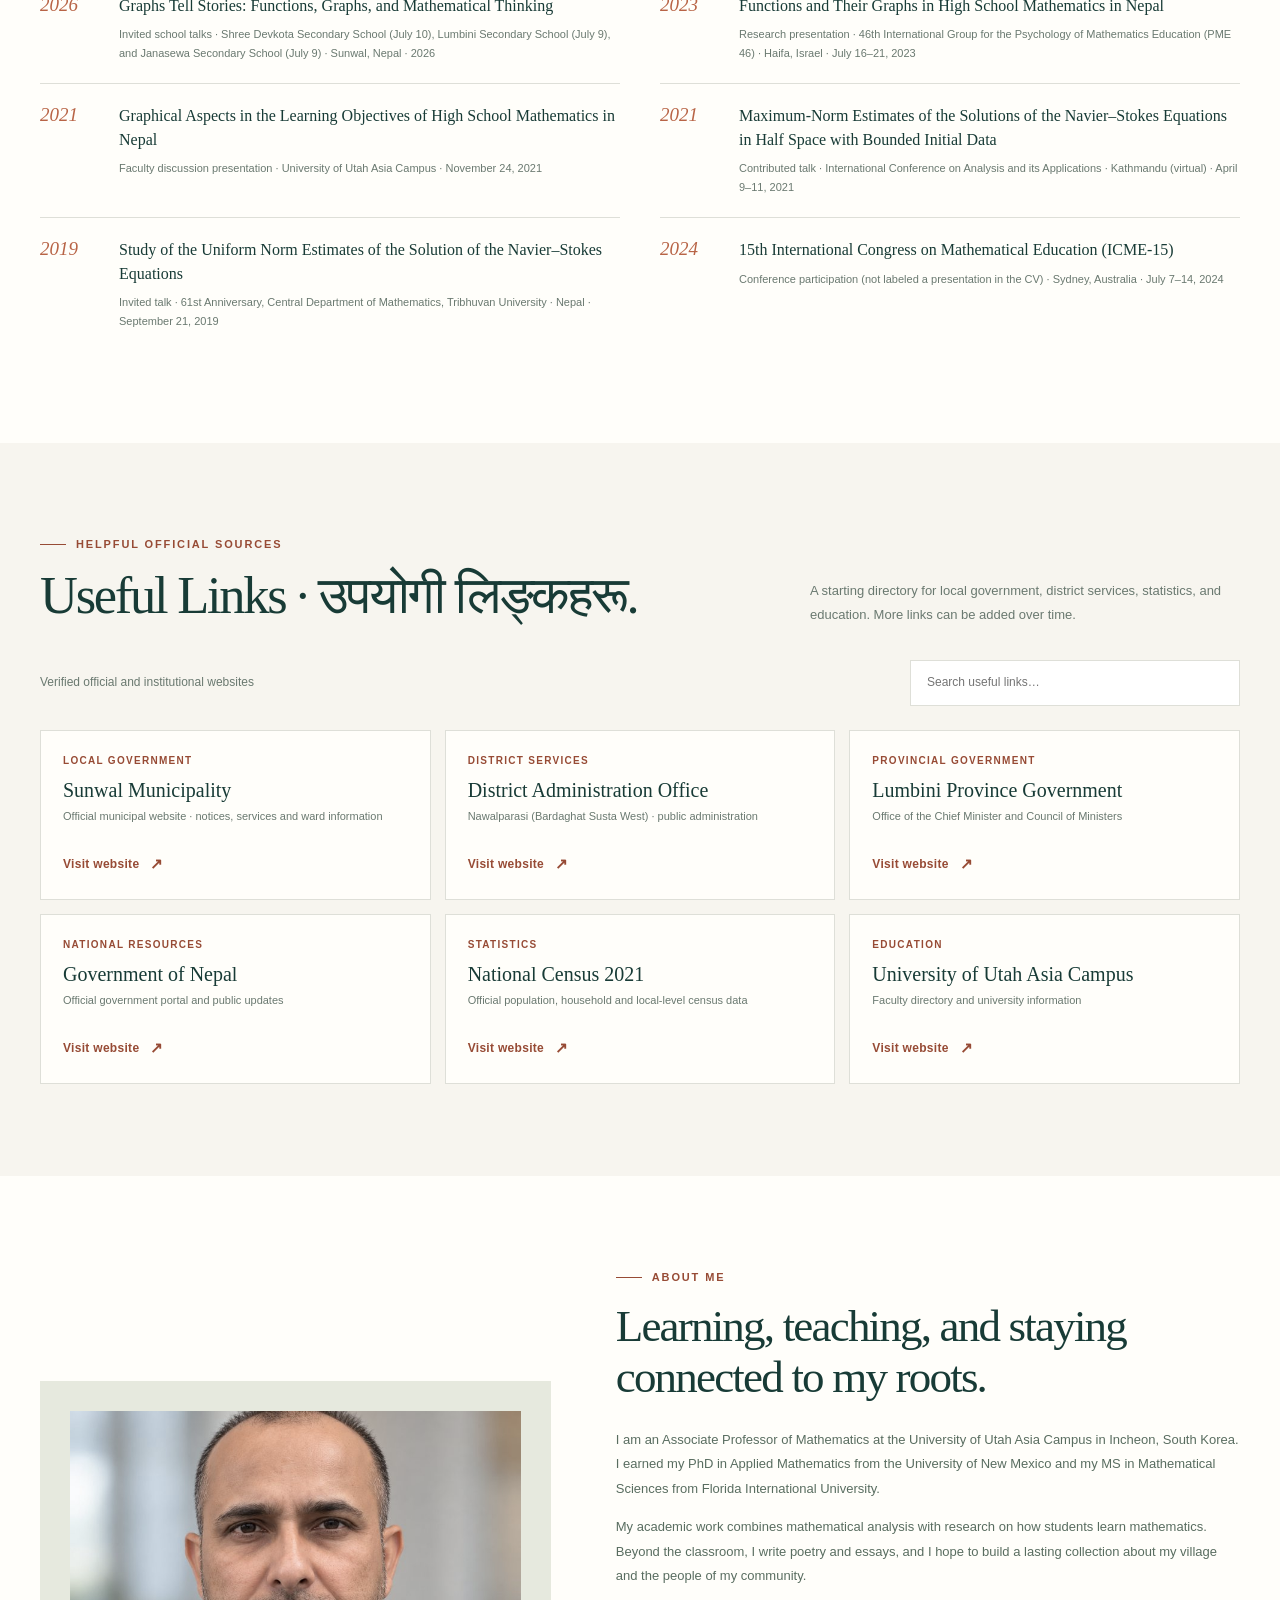
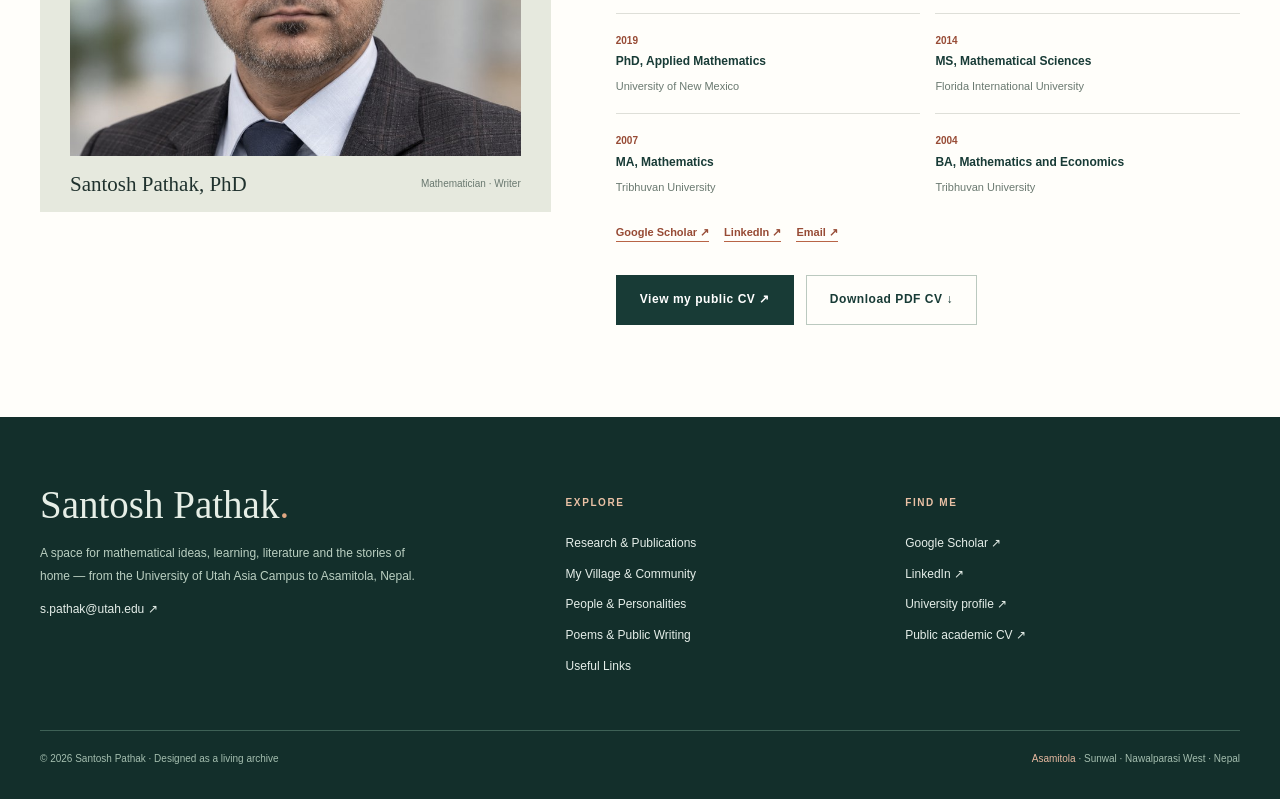
==== commit 591c1461: "Publish redesigned site for Asamitola, Sunwal and literature, add पागल गणित" ====
--- a/index.html
+++ b/index.html
@@ -1,64 +1,17 @@
-<!doctype html>
-<html lang="en">
-<head>
-<meta charset="utf-8" />
-<meta name="viewport" content="width=device-width, initial-scale=1" />
-<title>Santosh Pathak, PhD | Mathematics Research & Education</title>
-<meta name="description" content="Santosh Pathak, PhD, Associate Professor of Mathematics at the University of Utah Asia Campus. Research in Navier–Stokes equations, mathematics education, APOS theory, functions and graphs.">
-<style>
-:root{--ink:#172033;--muted:#5c667a;--paper:#f7f8fb;--card:#fff;--accent:#b51f36;--line:#e3e6ec;--navy:#18243a}
-*{box-sizing:border-box}html{scroll-behavior:smooth}body{margin:0;font-family:Inter,ui-sans-serif,system-ui,-apple-system,BlinkMacSystemFont,"Segoe UI",sans-serif;color:var(--ink);background:var(--paper);line-height:1.65}a{color:var(--accent);text-decoration:none}a:hover{text-decoration:underline}.wrap{width:min(1100px,92%);margin:auto}nav{position:sticky;top:0;z-index:10;background:rgba(255,255,255,.94);border-bottom:1px solid var(--line);backdrop-filter:blur(10px)}nav .wrap{display:flex;align-items:center;justify-content:space-between;min-height:64px;gap:20px}.brand{font-weight:800;color:var(--navy);letter-spacing:-.02em}.links{display:flex;gap:18px;flex-wrap:wrap}.links a{color:var(--ink);font-size:.94rem}.hero{background:linear-gradient(135deg,#17243a,#263b5d);color:white;padding:86px 0 76px}.hero-grid{display:grid;grid-template-columns:1.4fr .6fr;gap:56px;align-items:center}.eyebrow{font-weight:700;text-transform:uppercase;letter-spacing:.12em;font-size:.78rem;opacity:.78}.hero h1{font-size:clamp(2.7rem,6vw,5rem);line-height:1.02;margin:.18em 0 .18em;letter-spacing:-.055em}.hero h2{font-size:clamp(1.1rem,2.2vw,1.45rem);font-weight:500;margin:0 0 24px;color:#e5e9f2}.hero p{max-width:720px;color:#dce2ec;font-size:1.06rem}.buttons{display:flex;gap:12px;flex-wrap:wrap;margin-top:28px}.btn{display:inline-block;padding:11px 16px;border-radius:9px;font-weight:700}.btn.primary{background:white;color:var(--navy)}.btn.secondary{border:1px solid #8795aa;color:white}.portrait{width:250px;height:250px;border-radius:50%;object-fit:cover;object-position:center 32%;display:block;margin:auto;border:5px solid rgba(255,255,255,.92);box-shadow:0 18px 45px rgba(0,0,0,.24)}.section{padding:72px 0}.section h2{font-size:2rem;letter-spacing:-.035em;margin:0 0 26px}.lead{font-size:1.08rem;color:var(--muted);max-width:850px}.grid2{display:grid;grid-template-columns:1fr 1fr;gap:24px}.card{background:var(--card);border:1px solid var(--line);border-radius:14px;padding:25px;box-shadow:0 7px 24px rgba(23,32,51,.04)}.card h3{margin-top:0}.tags{display:flex;flex-wrap:wrap;gap:8px}.tag{background:#eef1f6;border-radius:999px;padding:6px 10px;font-size:.86rem;color:#465166}.pubs{display:grid;gap:16px}.pub{background:white;border:1px solid var(--line);border-radius:12px;padding:21px}.pub h3{font-size:1.05rem;margin:0 0 7px}.meta{color:var(--muted);font-size:.93rem}.pub-links{display:flex;gap:14px;flex-wrap:wrap;margin-top:10px;font-weight:700;font-size:.92rem}.media-card{display:block;background:white;border:1px solid var(--line);border-radius:14px;padding:25px;color:var(--ink);box-shadow:0 7px 24px rgba(23,32,51,.04);transition:transform .18s ease,box-shadow .18s ease,border-color .18s ease}.media-card:hover{transform:translateY(-2px);box-shadow:0 12px 30px rgba(23,32,51,.09);border-color:#c8ced9;text-decoration:none}.media-card h3{margin:0 0 8px;font-size:1.2rem}.media-card .read{display:inline-block;margin-top:10px;color:var(--accent);font-weight:800}.timeline{display:grid;gap:15px}.degree{display:grid;grid-template-columns:110px 1fr;gap:18px;padding-bottom:15px;border-bottom:1px solid var(--line)}.degree:last-child{border-bottom:0}.year{font-weight:800;color:var(--accent)}footer{background:#101827;color:#cdd4df;padding:38px 0;margin-top:40px}footer a{color:white}.small{font-size:.88rem;color:#7a8495}@media(max-width:760px){.hero-grid,.grid2{grid-template-columns:1fr}.portrait{width:190px;height:190px;margin-top:12px}.links{gap:11px}.links a{font-size:.84rem}.hero{padding:62px 0}.degree{grid-template-columns:1fr;gap:3px}.section{padding:55px 0}}
-.literature-grid{display:grid;grid-template-columns:repeat(auto-fit,minmax(min(100%,310px),1fr));gap:20px;margin-top:24px}.literature-grid .media-card{height:100%}
-</style>
-<link rel="canonical" href="https://spathak2039-boop.github.io/">
-<meta name="robots" content="index, follow">
-<meta property="og:type" content="profile">
-<meta property="og:title" content="Santosh Pathak, PhD | Mathematics Research & Education">
-<meta property="og:description" content="Academic profile, publications, mathematics education research, presentations, and Nepali literature.">
-<meta property="og:url" content="https://spathak2039-boop.github.io/">
-<meta property="og:image" content="https://spathak2039-boop.github.io/assets/Santosh-Pathak.png">
-<script type="application/ld+json">{"@context":"https://schema.org","@type":"Person","name":"Santosh Pathak","honorificSuffix":"PhD","jobTitle":"Associate Professor of Mathematics","affiliation":{"@type":"CollegeOrUniversity","name":"University of Utah Asia Campus"},"url":"https://spathak2039-boop.github.io/","sameAs":["https://scholar.google.com/citations?user=DdUifkQAAAAJ","https://www.linkedin.com/in/santosh-pathak-phd-15ba9660/","https://asiacampus.utah.edu/faculty-directory/santosh-pathak/"]}</script>
-</head>
-<body>
-<nav><div class="wrap"><a class="brand" href="#top">Santosh Pathak</a><div class="links"><a href="#about">About</a><a href="#research">Research</a><a href="#publications">Publications</a><a href="#public-writing">Public Writing</a><a href="#literature">Literature</a><a href="#projects">Projects</a><a href="#presentations">Presentations</a><a href="#cv">CV</a><a href="#teaching">Teaching</a><a href="#education">Education</a><a href="#contact">Contact</a></div></div></nav>
-<header class="hero" id="top"><div class="wrap hero-grid"><div><div class="eyebrow">Mathematician · Educator · Researcher</div><h1>Santosh Pathak, PhD</h1><h2>Associate Professor of Mathematics · University of Utah Asia Campus</h2><p>I work in applied mathematics and mathematics education. My research includes analytical questions for the incompressible Navier–Stokes equations and the ways students understand functions through algebraic and graphical representations.</p><div class="buttons"><a class="btn primary" href="#publications">View Publications</a><a class="btn secondary" href="https://scholar.google.com/citations?user=DdUifkQAAAAJ" target="_blank" rel="noopener">Google Scholar</a><a class="btn secondary" href="https://www.linkedin.com/in/santosh-pathak-phd-15ba9660/" target="_blank" rel="noopener">LinkedIn</a><a class="btn secondary" href="https://asiacampus.utah.edu/faculty-directory/santosh-pathak/" target="_blank" rel="noopener">University Profile</a></div></div><div><img class="portrait" src="assets/Santosh-Pathak.png" alt="Portrait of Santosh Pathak"></div></div></header>
-<main>
-<section class="section" id="about"><div class="wrap"><h2>About</h2><p class="lead">I am an Associate Professor of Mathematics at the University of Utah Asia Campus in Incheon, South Korea. I earned my PhD in Applied Mathematics from the University of New Mexico and my MS in Mathematical Sciences from Florida International University. My academic work brings together mathematical analysis, teaching, and research on how students learn mathematics.</p><p class="lead">A central theme in my teaching is that students should not only learn how to perform mathematical procedures, but also understand what the mathematics means. I am particularly interested in making connections among symbolic, graphical, and conceptual ways of thinking.</p></div></section>
-<section class="section" id="research"><div class="wrap"><h2>Research</h2><div class="grid2"><div class="card"><h3>Applied Mathematics</h3><p>My applied-mathematics research focuses on the incompressible Navier–Stokes equations, including maximum-norm estimates, bounded and nondecaying initial data, half-space domains, and analysis of the pressure term.</p><div class="tags"><span class="tag">Navier–Stokes equations</span><span class="tag">PDEs</span><span class="tag">Maximum-norm estimates</span><span class="tag">Pressure analysis</span><span class="tag">Fourier analysis</span></div></div><div class="card"><h3>Mathematics Education</h3><p>My mathematics-education research examines students’ understanding of functions and graphs, transitions between algebraic and graphical representations, graphical reasoning, and mathematics curricula in Nepal. I also use APOS theory (Action–Process–Object–Schema) to study students’ conceptual constructions of linear functions, graphs, and function composition.</p><div class="tags"><span class="tag">Functions & graphs</span><span class="tag">Graphical reasoning</span><span class="tag">Multiple representations</span><span class="tag">Curriculum</span><span class="tag">Textbook analysis</span><span class="tag">APOS theory</span></div></div></div></div></section>
-<section class="section" id="publications"><div class="wrap"><h2>Selected Publications</h2><p class="lead">Public full-text links are provided where a legitimate open-access or author-posted source was located.</p><div class="pubs">
-<div class="pub"><h3>Bridging the Gap: Understanding Students’ Struggles with Algebraic and Graphical Representations of Functions</h3><div class="meta">Mathematics Teaching Research Journal, 17(6), 2025.</div><div class="pub-links"><a href="https://s3.amazonaws.com/files.commons.gc.cuny.edu/wp-content/blogs.dir/34462/files/2026/01/14.-Pathak-vol17no6.pdf" target="_blank" rel="noopener">PDF ↗</a></div></div>
-<div class="pub"><h3>Graphical Reasoning in Nepal’s High School Mathematics</h3><div class="meta">with Eeshwar Prasad Poudel · The Nepali Mathematical Sciences Report, 42(2), 119–137, 2025.</div><div class="pub-links"><a href="https://doi.org/10.3126/nmsr.v42i2.88545" target="_blank" rel="noopener">DOI / Article ↗</a></div></div>
-<div class="pub"><h3>Graphing of Functions and Graphical Aspects in Lessons of Secondary School Mathematics Textbooks in Nepal: A Problem Analysis Approach</h3><div class="meta">with Eeshwar Prasad Poudel · Academic Journal of Mathematics Education, 7(1), 57–73, 2024.</div><div class="pub-links"><a href="https://nepjol.info/index.php/ajme/article/download/81459/62437/236606" target="_blank" rel="noopener">PDF ↗</a><a href="https://doi.org/10.3126/ajme.v7i1.81459" target="_blank" rel="noopener">DOI ↗</a></div></div>
-<div class="pub"><h3>An Analysis of the Pressure Term in the Incompressible Navier–Stokes Equations with Bounded Initial Data</h3><div class="meta">Memoirs on Differential Equations and Mathematical Physics, 89, 125–138, 2023.</div><div class="pub-links"><a href="https://rmi.tsu.ge/jeomj/memoirs/vol89/vol89-8.pdf" target="_blank" rel="noopener">PDF ↗</a></div></div>
-<div class="pub"><h3>Maximum Norm Estimates of the Solution of the Navier–Stokes Equations in the Halfspace with Bounded Initial Data</h3><div class="meta">Abstract and Applied Analysis, 2021, Article 6686526, 13 pages.</div><div class="pub-links"><a href="https://onlinelibrary.wiley.com/doi/10.1155/2021/6686526" target="_blank" rel="noopener">Article / PDF ↗</a><a href="https://doi.org/10.1155/2021/6686526" target="_blank" rel="noopener">DOI ↗</a></div></div>
-<div class="pub"><h3>L∞-Norm Estimates of the Solution for the Incompressible Navier–Stokes Equations for Non-Decaying Initial Data</h3><div class="meta">International Journal of Mathematical Analysis, 14(2), 91–107, 2020.</div><div class="pub-links"><a href="https://www.m-hikari.com/ijma/ijma-2020/ijma-1-4-2020/p/pathakIJMA1-4-2020.pdf" target="_blank" rel="noopener">PDF ↗</a><a href="https://doi.org/10.12988/ijma.2020.91285" target="_blank" rel="noopener">DOI ↗</a></div></div>
-<div class="pub"><h3>A Priori Estimates in Terms of the Maximum Norm for the Solution of the Navier–Stokes Equations with Periodic Initial Data</h3><div class="meta">The Nepali Mathematical Sciences Report, 36(1–2), 39–50, 2019.</div><div class="pub-links"><a href="https://doi.org/10.3126/nmsr.v36i1-2.29969" target="_blank" rel="noopener">DOI / Article ↗</a></div></div>
-</div></div></section>
-
-<section class="section" id="public-writing"><div class="wrap"><h2>Public Writing</h2><p class="lead">Selected essays and commentary connecting mathematics education research with broader public discussion.</p>
-<a class="media-card" href="https://en.setopati.com/blog/164807" target="_blank" rel="noopener">
-  <div class="eyebrow" style="color:#7a8495;opacity:1">Setopati · June 26, 2025</div>
-  <h3>Why Nepali students struggle with graphical reasoning in math class</h3>
-  <p>This essay discusses why graphing and graphical reasoning remain underemphasized in Nepal’s school mathematics, drawing on research about textbooks, assessment, classroom practice, and students’ experiences with functions and graphs.</p>
-  <span class="read">Read the full article on Setopati ↗</span>
-</a></div></section>
-<section class="section" id="literature"><div class="wrap">
-<h2>Literature · नेपाली साहित्य</h2>
-<p class="lead">Poems and stories in Nepali, alongside my academic writing. नेपाली कविता तथा कथाहरू।</p>
-<div class="literature-grid">
-<a class="media-card" href="literature/tiharko-kavita.html"><div class="eyebrow" style="color:#7a8495;opacity:1">नेपाली कविता · Poem</div><h3 lang="ne">तिहारको कविता</h3><p lang="ne">मैले कोट लगाउन किन जानिनँ<br>कोट लगाउनेको पछि हिँड्न किन जानिनँ ।</p><span class="read">कविता पढ्नुहोस् ↗</span></a>
-<a class="media-card" href="literature/tero-kavita-ra-yathartha.html"><div class="eyebrow" style="color:#7a8495;opacity:1">नेपाली कविता · Poem</div><h3 lang="ne">तेरो कविता र यथार्थ</h3><p lang="ne">छटपटाइरहेको मुटु लिएर<br>बाँच्न गाह्रो भन्ने बुझिस् आज?</p><span class="read">कविता पढ्नुहोस् ↗</span></a>
-<a class="media-card" href="literature/punarparibhashit-paribhasha.html"><div class="eyebrow" style="color:#7a8495;opacity:1">नेपाली कविता · Poem</div><h3 lang="ne">पुनर्परिभाषित परिभाषा!!!!!!!!!!</h3><p lang="ne">अमूर्तता, जीवन, मायाका परिभाषाहरू<br>पुनर्परिभाषित गर्न खोज्ने मस्तिष्कमा</p><span class="read">कविता पढ्नुहोस् ↗</span></a>
-<a class="media-card" href="literature/346-steve-harvey-basement-95-93.html"><div class="eyebrow" style="color:#7a8495;opacity:1">नेपाली कविता · Poem</div><h3 lang="ne">३४६, स्टिभ हार्वी, बेसमेन्ट र ९५–९३ !!!!!!!!</h3><p lang="ne">सास नफेर्न बिर्सन नजानेर बाँचिरहेको<br>कलङ्कित ऐना सम्झिरहने</p><span class="read">कविता पढ्नुहोस् ↗</span></a>
-<a class="media-card" href="literature/shrapit-pakhoko-osilo-chautari.html"><div class="eyebrow" style="color:#7a8495;opacity:1">नेपाली कविता · Poem</div><h3 lang="ne">श्रापित पाखोको ओसिलो चौपारी</h3><p lang="ne">दोषको शृङ्खलाको अबासनादार फूल फुल्ने,<br>पार गर्न नसकिएको त्यो श्रापित पाखो</p><span class="read">कविता पढ्नुहोस् ↗</span></a>
-<a class="media-card" href="literature/baa-ko-kavita.html"><div class="eyebrow" style="color:#7a8495;opacity:1">नेपाली कविता · Poem</div><h3 lang="ne">“बा” को कविता</h3><p lang="ne">विशाल पहाड अनि हिमालझैँ गरी,<br>सहने चोट दिने कम्पन र हुरी,</p><span class="read">कविता पढ्नुहोस् ↗</span></a>
-</div></div></section>
-<section class="section" id="projects"><div class="wrap"><h2>Current Research Projects</h2><div class="grid2"><div class="card"><h3>APOS Constructions of Linear Functions</h3><p><strong>Ongoing.</strong> An APOS theory (Action–Process–Object–Schema) study of Grade 10 students in Nepal, exploring conceptual constructions of linear functions and their graphs.</p></div><div class="card"><h3>Function Composition and Student Reasoning</h3><p><strong>Manuscript submitted.</strong> An APOS-informed coding framework for analyzing students’ work on composite functions and related College Algebra tasks.</p></div></div></div></section>
-<section class="section" id="presentations"><div class="wrap"><h2>Conferences & Presentations</h2><div class="card"><p><strong>2026 · Nepal:</strong> Graphs Tell Stories: Functions, Graphs, and Mathematical Thinking — invited talks at three schools in Sunwal.</p><p><strong>2023 · PME 46, Haifa:</strong> Functions and Their Graphs in High School Mathematics in Nepal.</p><p><strong>2021 · University of Utah Asia Campus:</strong> Graphical Aspects in the Learning Objectives of High School Mathematics in Nepal.</p><p><strong>2021 · International Conference on Analysis and its Applications:</strong> Maximum-Norm Estimates for Navier–Stokes Equations in a Half-Space.</p><p><strong>2019 · Tribhuvan University:</strong> Study of the Uniform Norm Estimates of the Solution of the Navier–Stokes Equations.</p></div></div></section>
-<section class="section" id="cv"><div class="wrap"><h2>Curriculum Vitae</h2><div class="card"><p>Download my concise two-page public academic CV, covering education, appointments, research, selected publications, presentations, and teaching. Private contact details and referees’ information are omitted.</p><a class="btn primary" style="background:#17243a;color:white" href="cv.html">View Public CV ↗</a></div></div></section>
-<section class="section" id="teaching"><div class="wrap"><h2>Teaching</h2><div class="grid2"><div class="card"><h3>University of Utah Asia Campus</h3><p>Courses taught include quantitative reasoning, college algebra, probability and statistics, business algebra, and vector calculus / partial differential equations for engineering.</p></div><div class="card"><h3>Teaching Philosophy</h3><p>I aim to make mathematics <strong>interesting</strong> through context and history, <strong>possible</strong> through careful explanation and derivation, and <strong>useful</strong> through applications and meaningful connections.</p></div></div></div></section>
-<section class="section" id="education"><div class="wrap"><h2>Education</h2><div class="card timeline"><div class="degree"><div class="year">2019</div><div><strong>PhD, Mathematics / Applied Mathematics</strong><br>University of New Mexico<br><span class="small">Dissertation: L∞ Estimates of the Solution of the Navier–Stokes Equations for Nondecaying Initial Data</span></div></div><div class="degree"><div class="year">2014</div><div><strong>MS, Mathematical Sciences</strong><br>Florida International University</div></div><div class="degree"><div class="year">2007</div><div><strong>MA, Mathematics</strong><br>Tribhuvan University</div></div><div class="degree"><div class="year">2004</div><div><strong>BA, Mathematics and Economics</strong><br>Tribhuvan University</div></div></div></div></section>
-<section class="section" id="contact"><div class="wrap"><h2>Contact & Profiles</h2><div class="card"><p><strong>Department of Mathematics</strong><br>University of Utah Asia Campus<br>Incheon, South Korea</p><p><a href="mailto:s.pathak@utah.edu">s.pathak@utah.edu</a> · <a href="https://scholar.google.com/citations?user=DdUifkQAAAAJ" target="_blank" rel="noopener">Google Scholar</a> · <a href="https://www.linkedin.com/in/santosh-pathak-phd-15ba9660/" target="_blank" rel="noopener">LinkedIn</a> · <a href="https://asiacampus.utah.edu/faculty-directory/santosh-pathak/" target="_blank" rel="noopener">University profile</a> · <a href="https://www.researchgate.net/profile/Santosh-Pathak-3" target="_blank" rel="noopener">ResearchGate</a></p></div></div></section>
-</main>
-<footer><div class="wrap">© 2026  Pathak. Academic website.</div></footer>
-</body></html>
+<!DOCTYPE html><html lang="en"><head><meta charset="UTF-8"><meta name="viewport" content="width=device-width, initial-scale=1"><meta name="color-scheme" content="light"><title>Santosh Pathak | Mathematics, Literature & My Roots</title><meta name="description" content="Personal website of Santosh Pathak: mathematics research, APOS theory, publications, Nepali literature and community stories from Asamitola, Sunwal Municipality, Nawalparasi West."><link rel="stylesheet" href="assets/style.css"></head><body><a class="skip" href="#main">Skip to content</a><div class="topline"><div class="wrap"><span>Mathematics <i class="dot"></i> Literature <i class="dot"></i> Community</span><span>Asamitola · Sunwal · Nepal</span></div></div><header class="site-head"><nav class="wrap nav" aria-label="Main navigation">
+<a class="brand" href="index.html" aria-label="Santosh Pathak homepage"><span class="brand-mark">SP.</span><span><span class="brand-name">Santosh Pathak</span><small class="brand-caption">A personal archive</small></span></a>
+<button type="button" class="menu-toggle" aria-label="Toggle menu" aria-controls="site-menu" aria-expanded="false">☰</button>
+<div class="navlinks" id="site-menu"><a href="index.html#research">Research</a><a href="index.html#my-roots">My Roots</a><a href="index.html#people">People</a><a href="index.html#writing">Literature</a><a href="index.html#useful-links">Useful Links</a><a href="index.html#about">About</a><a href="cv.html" class="nav-cta">My CV ↗</a></div>
+</nav></header><main id="main">
+<section class="hero"><div class="wrap hero-inner"><div><div class="kicker">Welcome to my personal space</div><h1>Ideas, people,<br>and <em>the place</em><br>I call home.</h1><p class="hero-lead">I am <strong>Santosh Pathak</strong> — a mathematician, educator and writer. This website brings together my research, Nepali literature, and a growing archive of the village and community that shaped me.</p><div class="hero-buttons"><a class="btn" href="#my-roots">Discover my roots <span>↗</span></a><a class="btn light" href="#research">Explore my work <span>↗</span></a></div></div><div class="hero-media"><div class="hero-frame"><img src="assets/santosh-portrait.jpg" alt="Portrait of Santosh Pathak" width="700" height="860"></div><div class="hero-stamp"><span class="stamp-kicker">My roots · मेरो गाउँ</span><strong>Asamitola</strong><small>Sunwal · Nawalparasi West · Lumbini</small></div><div class="hero-vertical">Knowledge · Culture · Community</div></div></div></section>
+<div class="wrap counts" aria-label="Site overview"><div class="count"><strong>07</strong><span>Research publications</span></div><div class="count"><strong>06</strong><span>Poems in Nepali</span></div><div class="count"><strong>01</strong><span>Growing local archive</span></div></div>
+<section class="section" id="explore"><div class="wrap"><div class="section-title"><div><div class="kicker">A website with many stories</div><h2>Explore what matters to me.</h2></div><p>Scholarship, shared heritage, and personal expression — three parts of a larger story.</p></div><div class="topic-grid"><a href="#research" class="topic-card"><span class="card-number">01 / Research</span><h3>Curiosity through mathematics.</h3><p>Navier–Stokes equations, mathematics education, APOS theory, functions, graphs and teaching.</p><span class="arrow-link">Explore research</span></a><a href="#my-roots" class="topic-card featured"><span class="card-number">02 / Heritage</span><h3>Stories from the place I call home.</h3><p>Asamitola village, Sunwal Municipality and Nawalparasi West — a growing local archive.</p><span class="arrow-link">Explore my roots</span></a><a href="#writing" class="topic-card"><span class="card-number">03 / Expression</span><h3>Words beyond the classroom.</h3><p>Nepali poetry, essays, reflections, and ideas for a wider audience.</p><span class="arrow-link">Read the writing</span></a></div></div></section>
+<section class="section roots" id="my-roots"><div class="wrap"><div class="section-title"><div><div class="kicker">My Roots · मेरो गाउँ</div><h2>A place worth remembering.</h2></div><p>A developing collection of stories and information about my village and the surrounding community in Nepal.</p></div><div class="roots-inner"><div class="roots-copy"><h3>Asamitola, Sunwal</h3><p>My village is <strong>Asamitola</strong>, in <strong>Sunwal Municipality, Nawalparasi West District, Lumbini Province, Nepal</strong>. This part of the website will gradually grow into a collection of memories, local history, places, photographs, and community knowledge.</p><div class="roots-flow"><span>Asamitola</span><b>→</b><span>Sunwal</span><b>→</b><span>Nawalparasi West</span></div><a href="places/asamitola.html" class="btn white">Visit the village page ↗</a></div><div class="roots-visual"><svg class="landscape" viewBox="0 0 700 410" preserveAspectRatio="xMidYMid slice" aria-label="Decorative illustration of hills and terraces" role="img" xmlns="http://www.w3.org/2000/svg"><circle cx="501" cy="105" r="63" fill="#dbba89" opacity=".68"/><path d="M0 250C110 130 180 182 280 120S500 146 700 25V410H0Z" fill="#7e9780" opacity=".7"/><path d="M0 280C150 215 250 290 375 191S590 219 700 165V410H0Z" fill="#517763"/><path d="M0 341C200 210 260 315 400 252S615 294 700 225V410H0Z" fill="#294f46"/><g fill="none" stroke="#a2b9a4" opacity=".45" stroke-width="2"><path d="M0 344C200 225 275 335 398 275S615 300 700 250"/><path d="M0 363C210 250 295 355 430 295S620 320 700 275"/><path d="M0 391C235 295 300 380 435 330S600 355 700 310"/></g><path d="M110 255l9-40 9 40m-9-40v83m130-20 9-36 10 36m-10-36v76" stroke="#e0e8db" fill="none" stroke-width="2" opacity=".5"/></svg><div class="visual-label"><small>A growing collection · Nepal</small><h3>Where my roots remain.</h3><p>Illustrative landscape · Local photographs to be added later</p></div></div></div><div class="root-tiles"><a class="root-tile" href="places/asamitola.html"><span>01 · The village</span><strong>Asamitola</strong><small>Stories, memories, people and places ↗</small></a><a class="root-tile" href="places/sunwal.html"><span>02 · Local government</span><strong>Sunwal Municipality</strong><small>Community, services and useful information ↗</small></a><a class="root-tile" href="places/nawalparasi-west.html"><span>03 · The district</span><strong>Nawalparasi West</strong><small>Heritage, geography and public resources ↗</small></a></div></div></section>
+<section class="section alt" id="research"><div class="wrap"><div class="section-title"><div><div class="kicker">Academic work</div><h2>Research & teaching.</h2></div><p>Two connected fields of interest: the mathematics itself, and how people come to understand mathematics.</p></div><div class="two-up"><div class="research-card"><small>01 · Mathematical analysis</small><h3>Applied Mathematics</h3><p>My applied-mathematics research concerns the incompressible Navier–Stokes equations, including maximum-norm estimates, bounded and nondecaying initial data, half-space domains, and analysis of the pressure term.</p><div class="tags"><span class="tag">Navier–Stokes</span><span class="tag">PDEs</span><span class="tag">Fourier analysis</span><span class="tag">Pressure analysis</span><span class="tag">Maximum-norm estimates</span></div></div><div class="research-card alt-card"><small>02 · Teaching and learning</small><h3>Mathematics Education</h3><p>I study students’ understanding of functions and graphs, especially their transitions between symbolic and graphical representations. I use <strong>APOS theory</strong> (Action–Process–Object–Schema) to investigate conceptual constructions, including linear functions and function composition.</p><div class="tags"><span class="tag">APOS theory</span><span class="tag">Functions & graphs</span><span class="tag">Graphical reasoning</span><span class="tag">Multiple representations</span><span class="tag">Textbook analysis</span></div></div></div><div class="project-note"><div><b>Ongoing research · Nepal</b><strong>Grade 10 Students’ APOS Constructions of Linear Functions and Their Graphs in Nepal</strong><p>Investigating conceptual development through APOS theory.</p></div><div><b>Submitted manuscript</b><strong>An APOS-Informed Coding Framework for Analyzing Composite Function and Related Function Tasks in College Algebra</strong><p>Research in progress; not listed as a published article.</p></div></div></div></section>
+<section class="section" id="publications"><div class="wrap"><div class="section-title"><div><div class="kicker">Published academic work</div><h2>Selected publications.</h2></div><p>Seven research publications on mathematics education and analytical aspects of the Navier–Stokes equations.</p></div><div class="pub-toolbar" role="group" aria-label="Filter publications"><button class="filter active" type="button" data-publication-filter="all" aria-pressed="true">All publications · 7</button><button class="filter" type="button" data-publication-filter="education" aria-pressed="false">Mathematics education · 3</button><button class="filter" type="button" data-publication-filter="applied" aria-pressed="false">Applied mathematics · 4</button></div><div class="pub-list"><article class="pub-item" data-pub-category="education"><span class="year">2025</span><div><h3>Bridging the Gap: Understanding Students’ Struggles with Algebraic and Graphical Representations of Functions</h3><p>Mathematics Teaching Research Journal, 17(6), 2025.</p></div><div><a target="_blank" rel="noopener noreferrer" href="https://s3.amazonaws.com/files.commons.gc.cuny.edu/wp-content/blogs.dir/34462/files/2026/01/14.-Pathak-vol17no6.pdf">PDF ↗</a></div></article><article class="pub-item" data-pub-category="education"><span class="year">2025</span><div><h3>Graphical Reasoning in Nepal’s High School Mathematics</h3><p>with Eeshwar Prasad Poudel · The Nepali Mathematical Sciences Report, 42(2), 119–137, 2025.</p></div><div><a target="_blank" rel="noopener noreferrer" href="https://doi.org/10.3126/nmsr.v42i2.88545">DOI / Article ↗</a></div></article><article class="pub-item" data-pub-category="education"><span class="year">2024</span><div><h3>Graphing of Functions and Graphical Aspects in Lessons of Secondary School Mathematics Textbooks in Nepal: A Problem Analysis Approach</h3><p>with Eeshwar Prasad Poudel · Academic Journal of Mathematics Education, 7(1), 57–73, 2024.</p></div><div><a target="_blank" rel="noopener noreferrer" href="https://nepjol.info/index.php/ajme/article/download/81459/62437/236606">PDF ↗</a><br><a target="_blank" rel="noopener noreferrer" href="https://doi.org/10.3126/ajme.v7i1.81459">DOI ↗</a></div></article><article class="pub-item" data-pub-category="applied"><span class="year">2023</span><div><h3>An Analysis of the Pressure Term in the Incompressible Navier–Stokes Equations with Bounded Initial Data</h3><p>Memoirs on Differential Equations and Mathematical Physics, 89, 125–138, 2023.</p></div><div><a target="_blank" rel="noopener noreferrer" href="https://rmi.tsu.ge/jeomj/memoirs/vol89/vol89-8.pdf">PDF ↗</a></div></article><article class="pub-item" data-pub-category="applied"><span class="year">2021</span><div><h3>Maximum Norm Estimates of the Solution of the Navier–Stokes Equations in the Halfspace with Bounded Initial Data</h3><p>Abstract and Applied Analysis, 2021, Article 6686526, 13 pages.</p></div><div><a target="_blank" rel="noopener noreferrer" href="https://onlinelibrary.wiley.com/doi/10.1155/2021/6686526">Article / PDF ↗</a><br><a target="_blank" rel="noopener noreferrer" href="https://doi.org/10.1155/2021/6686526">DOI ↗</a></div></article><article class="pub-item" data-pub-category="applied"><span class="year">2020</span><div><h3>L∞-Norm Estimates of the Solution for the Incompressible Navier–Stokes Equations for Non-Decaying Initial Data</h3><p>International Journal of Mathematical Analysis, 14(2), 91–107, 2020.</p></div><div><a target="_blank" rel="noopener noreferrer" href="https://www.m-hikari.com/ijma/ijma-2020/ijma-1-4-2020/p/pathakIJMA1-4-2020.pdf">PDF ↗</a><br><a target="_blank" rel="noopener noreferrer" href="https://doi.org/10.12988/ijma.2020.91285">DOI ↗</a></div></article><article class="pub-item" data-pub-category="applied"><span class="year">2019</span><div><h3>A Priori Estimates in Terms of the Maximum Norm for the Solution of the Navier–Stokes Equations with Periodic Initial Data</h3><p>The Nepali Mathematical Sciences Report, 36(1–2), 39–50, 2019.</p></div><div><a target="_blank" rel="noopener noreferrer" href="https://doi.org/10.3126/nmsr.v36i1-2.29969">DOI / Article ↗</a></div></article></div></div></section>
+<section class="section alt" id="writing"><div class="wrap"><div class="section-title"><div><div class="kicker">Literature & public writing</div><h2>Words and reflections.</h2></div><p>Poems written in Nepali alongside essays that bring research into public discussion.</p></div><div class="writing-feature"><a class="featured-poem" href="literature/baa-ko-kavita.html"><div class="kicker">Featured poem · नेपाली कविता</div><h3 lang="ne">“बा” को कविता</h3><p lang="ne">विशाल पहाड अनि हिमालझैँ गरी,<br>सहने चोट दिने कम्पन र हुरी,<br>लाखौँ छालको वेगको मार घरीघरी,</p><span class="arrow-link">Read the poem</span></a><div class="article-feature"><small>Public essay · Setopati · June 26, 2025</small><h3>Why Nepali students struggle with graphical reasoning in math class</h3><p>An essay about graphs and mathematical reasoning in Nepal’s school mathematics, connecting research with educational practice.</p><a class="arrow-link" target="_blank" rel="noopener noreferrer" href="https://en.setopati.com/blog/164807">Read on Setopati</a></div></div><div class="poem-grid"><a class="poem-card" href="literature/tiharko-kavita.html"><small>नेपाली कविता · Poem</small><h3 lang="ne">तिहारको कविता</h3><p lang="ne">मैले कोट लगाउन किन जानिनँ कोट लगाउनेको पछि हिँड्न किन जानिनँ ।</p><span class="arrow-link">Read poem</span></a><a class="poem-card" href="literature/tero-kavita-ra-yathartha.html"><small>नेपाली कविता · Poem</small><h3 lang="ne">तेरो कविता र यथार्थ</h3><p lang="ne">छटपटाइरहेको मुटु लिएर बाँच्न गाह्रो भन्ने बुझिस् आज?</p><span class="arrow-link">Read poem</span></a><a class="poem-card" href="literature/punarparibhashit-paribhasha.html"><small>नेपाली कविता · Poem</small><h3 lang="ne">पुनर्परिभाषित परिभाषा!!!!!!!!!!</h3><p lang="ne">अमूर्तता, जीवन, मायाका परिभाषाहरू पुनर्परिभाषित गर्न खोज्ने मस्तिष्कमा</p><span class="arrow-link">Read poem</span></a><a class="poem-card" href="literature/346-steve-harvey-basement-95-93.html"><small>नेपाली कविता · Poem</small><h3 lang="ne">३४६, स्टिभ हार्वी, बेसमेन्ट र ९५–९३ !!!!!!!!</h3><p lang="ne">सास नफेर्न बिर्सन नजानेर बाँचिरहेको कलङ्कित ऐना सम्झिरहने</p><span class="arrow-link">Read poem</span></a><a class="poem-card" href="literature/shrapit-pakhoko-osilo-chautari.html"><small>नेपाली कविता · Poem</small><h3 lang="ne">श्रापित पाखोको ओसिलो चौपारी</h3><p lang="ne">दोषको शृङ्खलाको अबासनादार फूल फुल्ने, पार गर्न नसकिएको त्यो श्रापित पाखो</p><span class="arrow-link">Read poem</span></a><a class="poem-card" href="literature/baa-ko-kavita.html"><small>नेपाली कविता · Poem</small><h3 lang="ne">“बा” को कविता</h3><p lang="ne">विशाल पहाड अनि हिमालझैँ गरी, सहने चोट दिने कम्पन र हुरी,</p><span class="arrow-link">Read poem</span></a><a class="poem-card" href="literature/pagal-ganit.html"><small>नेपाली कविता · Poem</small><h3 lang="ne">पागल गणित</h3><p lang="ne">मेरा पागल पथहरू, बौलाएर किन ममाथि हाँस्न पुगे?</p><span class="arrow-link">Read poem</span></a></div></div></section>
+<section class="section" id="people"><div class="wrap"><div class="section-title"><div><div class="kicker">People & community</div><h2>People who shape a place.</h2></div><p>A space for documented biographies, contributions and experiences of people connected with the community.</p></div><div class="people-box"><div><span class="future-label">Collection in development</span><h3>Every community has stories worth keeping.</h3><p>This section will feature people and personalities from Asamitola, Sunwal and the wider district — their work, memories, achievements and contributions. Profiles will be added as information becomes available and can be verified.</p><a class="arrow-link" href="people/index.html">Open the People archive</a></div><div class="people-art"><svg viewBox="0 0 480 290" role="img" aria-label="Illustration of an open book and community"><path d="M40 226c58-19 99-19 189 5l3 11c-76-20-140-22-192-4Z" fill="#bbcdc1"/><path d="M244 231c84-23 146-24 192-2v12c-69-17-139-13-191 1Z" fill="#bbcdc1"/><path d="M231 209c-64-25-115-25-170-7V75c70-15 117-12 170 14Z" fill="#fffdf5" stroke="#548575" stroke-width="4"/><path d="M235 209c64-25 115-25 170-7V75c-70-15-117-12-170 14Z" fill="#f3f8f1" stroke="#548575" stroke-width="4"/><path d="M233 89v136" stroke="#548575" stroke-width="3"/><g stroke="#a4c0ae" stroke-width="3" stroke-linecap="round"><path d="M83 116c53-9 92 0 127 12m-127 13c40-6 81 0 127 13m-127 13c47-3 88 6 127 17m40-58c45-12 79-16 133-9m-133 36c45-12 80-15 133-9m-133 36c45-12 80-15 133-9"/></g><circle cx="230" cy="49" r="20" fill="#dba88f"/><path d="M217 43q13-13 26 0" fill="none" stroke="#a36b58" stroke-width="2"/></svg></div></div></div></section>
+<section class="section alt" id="presentations"><div class="wrap"><div class="section-title"><div><div class="kicker">Academic exchange</div><h2>Talks & presentations.</h2></div><p>Selected invited lectures, conference presentations, and professional activities from my academic CV.</p></div><div class="talks"><article class="talk"><div class="year">2026</div><div><h3>Graphs Tell Stories: Functions, Graphs, and Mathematical Thinking</h3><p>Invited school talks · Shree Devkota Secondary School (July 10), Lumbini Secondary School (July 9), and Janasewa Secondary School (July 9) · Sunwal, Nepal · 2026</p></div></article><article class="talk"><div class="year">2023</div><div><h3>Functions and Their Graphs in High School Mathematics in Nepal</h3><p>Research presentation · 46th International Group for the Psychology of Mathematics Education (PME 46) · Haifa, Israel · July 16–21, 2023</p></div></article><article class="talk"><div class="year">2021</div><div><h3>Graphical Aspects in the Learning Objectives of High School Mathematics in Nepal</h3><p>Faculty discussion presentation · University of Utah Asia Campus · November 24, 2021</p></div></article><article class="talk"><div class="year">2021</div><div><h3>Maximum-Norm Estimates of the Solutions of the Navier–Stokes Equations in Half Space with Bounded Initial Data</h3><p>Contributed talk · International Conference on Analysis and its Applications · Kathmandu (virtual) · April 9–11, 2021</p></div></article><article class="talk"><div class="year">2019</div><div><h3>Study of the Uniform Norm Estimates of the Solution of the Navier–Stokes Equations</h3><p>Invited talk · 61st Anniversary, Central Department of Mathematics, Tribhuvan University · Nepal · September 21, 2019</p></div></article><article class="talk"><div class="year">2024</div><div><h3>15th International Congress on Mathematical Education (ICME-15)</h3><p>Conference participation (not labeled a presentation in the CV) · Sydney, Australia · July 7–14, 2024</p></div></article></div></div></section>
+<section class="section" id="useful-links"><div class="wrap"><div class="section-title"><div><div class="kicker">Helpful official sources</div><h2>Useful Links · उपयोगी लिङ्कहरू.</h2></div><p>A starting directory for local government, district services, statistics, and education. More links can be added over time.</p></div><div class="resource-head"><span style="font-size:12px;color:var(--muted)">Verified official and institutional websites</span><input class="search" data-resource-search type="search" placeholder="Search useful links…" aria-label="Search useful links"></div><div class="resources"><a data-resource-item href="https://www.sunwalmun.gov.np/" target="_blank" rel="noopener noreferrer" class="resource"><span class="r-type">Local Government</span><strong>Sunwal Municipality</strong><span>Official municipal website · notices, services and ward information</span><span class="arrow-link">Visit website</span></a><a data-resource-item href="https://daonawalparasiwest.moha.gov.np/en" target="_blank" rel="noopener noreferrer" class="resource"><span class="r-type">District Services</span><strong>District Administration Office</strong><span>Nawalparasi (Bardaghat Susta West) · public administration</span><span class="arrow-link">Visit website</span></a><a data-resource-item href="https://ocmcm.lumbini.gov.np/" target="_blank" rel="noopener noreferrer" class="resource"><span class="r-type">Provincial Government</span><strong>Lumbini Province Government</strong><span>Office of the Chief Minister and Council of Ministers</span><span class="arrow-link">Visit website</span></a><a data-resource-item href="https://nepal.gov.np/" target="_blank" rel="noopener noreferrer" class="resource"><span class="r-type">National Resources</span><strong>Government of Nepal</strong><span>Official government portal and public updates</span><span class="arrow-link">Visit website</span></a><a data-resource-item href="https://censusresults.nsonepal.gov.np/" target="_blank" rel="noopener noreferrer" class="resource"><span class="r-type">Statistics</span><strong>National Census 2021</strong><span>Official population, household and local-level census data</span><span class="arrow-link">Visit website</span></a><a data-resource-item href="https://asiacampus.utah.edu/faculty-directory/santosh-pathak/" target="_blank" rel="noopener noreferrer" class="resource"><span class="r-type">Education</span><strong>University of Utah Asia Campus</strong><span>Faculty directory and university information</span><span class="arrow-link">Visit website</span></a></div></div></section>
+<section class="section alt" id="about"><div class="wrap"><div class="about-panel"><div class="about-profile"><img src="assets/santosh-portrait.jpg" loading="lazy" alt="Santosh Pathak"><div class="profile-foot"><strong>Santosh Pathak, PhD</strong><span>Mathematician · Writer</span></div></div><div><div class="kicker">About me</div><h2>Learning, teaching, and staying connected to my roots.</h2><p>I am an Associate Professor of Mathematics at the University of Utah Asia Campus in Incheon, South Korea. I earned my PhD in Applied Mathematics from the University of New Mexico and my MS in Mathematical Sciences from Florida International University.</p><p>My academic work combines mathematical analysis with research on how students learn mathematics. Beyond the classroom, I write poetry and essays, and I hope to build a lasting collection about my village and the people of my community.</p><div class="edu-mini"><div><small>2019</small><b>PhD, Applied Mathematics</b><span>University of New Mexico</span></div><div><small>2014</small><b>MS, Mathematical Sciences</b><span>Florida International University</span></div><div><small>2007</small><b>MA, Mathematics</b><span>Tribhuvan University</span></div><div><small>2004</small><b>BA, Mathematics and Economics</b><span>Tribhuvan University</span></div></div><div class="profile-links"><a target="_blank" rel="noopener noreferrer" href="https://scholar.google.com/citations?user=DdUifkQAAAAJ">Google Scholar ↗</a><a target="_blank" rel="noopener noreferrer" href="https://www.linkedin.com/in/santosh-pathak-phd-15ba9660/">LinkedIn ↗</a><a href="mailto:s.pathak@utah.edu">Email ↗</a></div><div class="hero-buttons"><a class="btn" href="cv.html">View my public CV ↗</a><a class="btn light" href="cv.html" download>Download PDF CV ↓</a></div></div></div></div></section>
+</main><footer><div class="wrap"><div class="foot-grid"><div><div class="foot-brand">Santosh Pathak<span style="color:#e0a782">.</span></div><p>A space for mathematical ideas, learning, literature and the stories of home — from the University of Utah Asia Campus to Asamitola, Nepal.</p><a href="mailto:s.pathak@utah.edu">s.pathak@utah.edu ↗</a></div><div><h4>Explore</h4><a href="index.html#research">Research & Publications</a><a href="index.html#my-roots">My Village & Community</a><a href="people/index.html">People & Personalities</a><a href="index.html#writing">Poems & Public Writing</a><a href="index.html#useful-links">Useful Links</a></div><div><h4>Find me</h4><a target="_blank" rel="noopener noreferrer" href="https://scholar.google.com/citations?user=DdUifkQAAAAJ">Google Scholar ↗</a><a target="_blank" rel="noopener noreferrer" href="https://www.linkedin.com/in/santosh-pathak-phd-15ba9660/">LinkedIn ↗</a><a target="_blank" rel="noopener noreferrer" href="https://asiacampus.utah.edu/faculty-directory/santosh-pathak/">University profile ↗</a><a href="cv.html">Public academic CV ↗</a></div></div><div class="foot-lower"><div>© 2026 Santosh Pathak · Designed as a living archive</div><div><span>Asamitola</span> · Sunwal · Nawalparasi West · Nepal</div></div></div></footer><script defer src="assets/app.js"></script></body></html>
--- a/assets/style.css
+++ b/assets/style.css
@@ -0,0 +1,17 @@
+:root{--ink:#20322e;--deep:#183b36;--forest:#204d43;--teal:#476f64;--accent:#b86446;--accent-dark:#974b35;--cream:#f7f5ef;--paper:#fffefa;--soft:#e7ece7;--muted:#6a7970;--line:#dedfd8;--shadow:0 22px 65px rgba(27,55,43,.09)}
+*{box-sizing:border-box}html{scroll-behavior:smooth}body{margin:0;background:var(--cream);color:var(--ink);font-family:Inter,'Segoe UI',Arial,sans-serif;line-height:1.65;-webkit-font-smoothing:antialiased}a{color:inherit;text-decoration:none}a:hover{color:var(--accent-dark)}button,input{font:inherit}button{cursor:pointer}img{display:block;max-width:100%}::selection{background:#dce8de;color:#19382e}a:focus-visible,button:focus-visible,input:focus-visible{outline:3px solid #d39c7f;outline-offset:3px}.wrap{width:min(1200px,calc(100% - 72px));margin:0 auto}.skip{position:absolute;z-index:999;top:-70px;left:24px;background:#fff;padding:10px 16px}.skip:focus{top:10px}.topline{background:var(--deep);color:#d4e2d9;padding:8px 0;font-size:11px;letter-spacing:.14em;text-transform:uppercase}.topline .wrap{display:flex;justify-content:space-between;gap:15px}.topline .dot{height:5px;width:5px;background:#f4b99b;display:inline-block;border-radius:50%;vertical-align:middle;margin:0 9px}.site-head{position:sticky;top:0;z-index:50;background:rgba(248,248,243,.96);backdrop-filter:blur(12px);border-bottom:1px solid var(--line)}.nav{min-height:82px;display:flex;align-items:center;justify-content:space-between;gap:20px}.brand{display:flex;align-items:center;gap:12px;color:var(--deep);flex-shrink:0}.brand-mark{width:41px;height:41px;background:var(--deep);color:#fff;border-radius:12px 3px 12px 3px;display:grid;place-items:center;font:bold 17px Georgia,serif;letter-spacing:-.06em}.brand-name{font:700 17px Georgia,'Times New Roman',serif;line-height:1.05}.brand-caption{display:block;font:500 10px Inter,'Segoe UI',sans-serif;letter-spacing:.17em;color:var(--muted);text-transform:uppercase;margin-top:5px}.navlinks{display:flex;align-items:center;gap:22px}.navlinks a{font-size:12px;font-weight:700;letter-spacing:.018em}.navlinks a:hover{color:var(--accent-dark)}.nav-cta{border:1px solid var(--deep);padding:10px 18px;border-radius:2px;white-space:nowrap}.menu-toggle{display:none;background:transparent;border:0;color:var(--deep);font-size:26px;line-height:1}
+button.btn,.btn{display:inline-flex;align-items:center;justify-content:center;gap:10px;background:var(--deep);color:#fff!important;border:1px solid var(--deep);padding:14px 23px;min-height:48px;font-size:12px;font-weight:800;letter-spacing:.045em;transition:transform .2s,background .2s;white-space:nowrap}.btn:hover{background:#2b6255;transform:translateY(-2px)}.btn.light{background:transparent;color:var(--deep)!important;border:1px solid #bbc9bf}.btn.light:hover{background:#e9eee7}.btn.white{background:#fff;color:var(--deep)!important;border-color:#fff}.kicker{display:flex;align-items:center;gap:10px;text-transform:uppercase;letter-spacing:.17em;font-size:11px;font-weight:800;color:var(--accent-dark)}.kicker:before{content:'';height:1px;width:26px;background:currentColor}.hero{position:relative;overflow:hidden;background:#f0f0e9}.hero:after{content:'';position:absolute;top:-240px;right:-130px;width:580px;height:580px;border:1px solid #d8dfd4;border-radius:50%;pointer-events:none}.hero-inner{min-height:612px;display:grid;grid-template-columns:1.17fr .83fr;align-items:center;gap:60px;padding:62px 0 72px;position:relative;z-index:1}.hero h1{max-width:690px;margin:26px 0 24px;font:500 clamp(47px,6.05vw,86px)/1.06 Georgia,'Times New Roman',serif;letter-spacing:-.055em;color:var(--deep)}.hero h1 em{font-style:italic;color:var(--accent)}.hero-lead{max-width:545px;font-size:15px;color:#52665c;line-height:1.85}.hero-buttons{display:flex;gap:12px;flex-wrap:wrap;margin-top:33px}.hero-media{position:relative;max-width:430px;justify-self:center;width:100%}.hero-frame{position:relative;aspect-ratio:.85;border-radius:210px 210px 10px 10px;padding:15px;background:#dce4da;box-shadow:var(--shadow);overflow:hidden}.hero-frame:after{content:'';position:absolute;inset:15px;border:1px solid rgba(255,255,255,.7);border-radius:205px 205px 3px 3px;pointer-events:none}.hero-frame img{width:100%;height:100%;border-radius:195px 195px 2px 2px;object-fit:cover;object-position:center 29%}.hero-stamp{position:absolute;right:-21px;bottom:34px;background:var(--deep);color:white;padding:22px 25px;min-width:225px;box-shadow:0 18px 35px rgba(19,57,41,.18)}.stamp-kicker{display:block;font-size:10px;letter-spacing:.16em;text-transform:uppercase;color:#b7d0bf}.hero-stamp strong{display:block;font:500 25px Georgia,serif;margin:3px 0}.hero-stamp small{font-size:11px;color:#dcebe0}.hero-vertical{position:absolute;right:-34px;top:38px;writing-mode:vertical-rl;color:#789085;letter-spacing:.15em;font-size:10px;text-transform:uppercase}
+.counts{display:grid;grid-template-columns:repeat(3,1fr);gap:0;padding:34px 0;border-bottom:1px solid var(--line)}.count{padding:0 35px;border-right:1px solid var(--line)}.count:first-child{padding-left:0}.count:last-child{border:0}.count strong{font:500 29px Georgia,serif;display:block;color:var(--deep)}.count span{font-size:11px;text-transform:uppercase;letter-spacing:.12em;font-weight:700;color:var(--muted)}.section{padding:92px 0}.section.alt{background:var(--paper)}.section-title{display:flex;align-items:flex-end;justify-content:space-between;gap:35px;margin-bottom:34px}.section-title h2,.title-serif{font:500 clamp(32px,4.1vw,54px)/1.16 Georgia,'Times New Roman',serif;letter-spacing:-.043em;color:var(--deep);margin:12px 0 0}.section-title p{max-width:430px;margin:0;color:var(--muted);font-size:13px;line-height:1.8}.arrow-link{display:inline-flex;align-items:center;gap:11px;color:var(--accent-dark);font-weight:800;font-size:12px;letter-spacing:.025em}.arrow-link:after{content:'↗';font-size:15px}.arrow-link:hover{text-decoration:underline}.topic-grid{display:grid;grid-template-columns:repeat(3,1fr);gap:20px}.topic-card{border:1px solid var(--line);background:var(--paper);padding:36px 32px;min-height:280px;display:flex;flex-direction:column;transition:transform .2s,box-shadow .2s}.topic-card:hover{transform:translateY(-4px);box-shadow:var(--shadow)}.card-number{color:var(--accent-dark);font:italic 19px Georgia,serif}.topic-card h3{font:500 29px Georgia,serif;letter-spacing:-.03em;margin:28px 0 12px;color:var(--deep)}.topic-card p{font-size:12px;color:var(--muted);margin:0 auto 22px 0;line-height:1.85}.topic-card .arrow-link{margin-top:auto}.topic-card.featured{background:var(--forest);border-color:var(--forest)}.topic-card.featured h3,.topic-card.featured .card-number,.topic-card.featured .arrow-link{color:white}.topic-card.featured p{color:#cadacf}
+.roots{background:var(--deep);color:#eaf2ea;position:relative;overflow:hidden}.roots .kicker{color:#ebc1a9}.roots h2{color:white}.roots .section-title p{color:#bed2c5}.roots-inner{display:grid;grid-template-columns:1.05fr .95fr;gap:55px;align-items:center}.roots-copy h3{font:500 31px Georgia,serif;margin:0 0 16px;color:#fff}.roots-copy>p{font-size:14px;line-height:1.9;color:#d5e6da;max-width:560px}.roots-flow{display:flex;flex-wrap:wrap;gap:8px;align-items:center;margin:26px 0 30px;color:#cce0d3}.roots-flow span{border:1px solid rgba(255,255,255,.23);padding:9px 13px;font-size:11px;font-weight:700}.roots-flow b{color:#f1b69b;font-size:16px}.roots-visual{position:relative;min-height:340px;border:1px solid rgba(255,255,255,.2);display:flex;align-items:flex-end;overflow:hidden;background:linear-gradient(180deg,#416458,#2b5548)}.landscape{position:absolute;inset:0;width:100%;height:100%;opacity:.95}.visual-label{position:relative;z-index:2;padding:26px;background:linear-gradient(transparent,rgba(17,46,40,.88));width:100%}.visual-label small{font-size:10px;letter-spacing:.14em;text-transform:uppercase;color:#d2e6d8}.visual-label h3{font:500 29px Georgia,serif;margin:5px 0;color:white}.visual-label p{font-size:11px;margin:0;color:#c7dfd0}.root-tiles{display:grid;grid-template-columns:repeat(3,1fr);gap:14px;margin-top:31px}.root-tile{border:1px solid rgba(255,255,255,.24);padding:21px;display:block;transition:background .2s}.root-tile:hover{background:#325e52;color:#fff}.root-tile span{display:block;color:#d2a78d;font-size:10px;font-weight:800;letter-spacing:.14em;text-transform:uppercase}.root-tile strong{font:500 21px Georgia,serif;display:block;margin:7px 0}.root-tile small{color:#b9d0bf;font-size:11px}
+.two-up{display:grid;grid-template-columns:1fr 1fr;gap:21px}.research-card{background:#f1f4ee;border:1px solid #dde4db;padding:33px}.research-card.alt-card{background:#f7f0ea;border-color:#ebded4}.research-card small{font-size:10px;letter-spacing:.13em;text-transform:uppercase;color:var(--accent-dark);font-weight:800}.research-card h3{font:500 30px Georgia,serif;margin:12px 0 16px;color:var(--deep)}.research-card p{font-size:13px;color:#52665d;line-height:1.92}.tags{display:flex;gap:7px;flex-wrap:wrap;margin-top:20px}.tag{font-size:10px;letter-spacing:.02em;border:1px solid #cbd8cc;color:#3d6556;padding:6px 10px;background:#fbfcf8}.research-card.alt-card .tag{background:#fffcfa;border-color:#e4c9ba;color:#97624c}.project-note{display:grid;grid-template-columns:1fr 1fr;gap:15px;margin-top:23px}.project-note>div{border-top:1px solid var(--line);padding:19px 0}.project-note b{font-size:12px;color:var(--accent-dark);display:block;margin-bottom:9px}.project-note strong{display:block;font:500 17px Georgia,serif}.project-note p{font-size:11px;color:var(--muted)}
+.pub-toolbar{display:flex;gap:10px;flex-wrap:wrap;margin-bottom:22px}.filter{background:transparent;border:1px solid var(--line);padding:10px 15px;color:var(--muted);font-size:11px;font-weight:800;letter-spacing:.025em}.filter.active,.filter:hover{background:var(--deep);border-color:var(--deep);color:#fff}.pub-list{border-top:1px solid var(--line)}.pub-item{display:grid;grid-template-columns:70px 1fr 140px;gap:28px;align-items:start;padding:22px 0;border-bottom:1px solid var(--line)}.pub-item .year{font:italic 24px Georgia,serif;color:var(--accent)}.pub-item h3{margin:0 0 7px;font:500 19px/1.45 Georgia,serif;color:var(--deep)}.pub-item p{font-size:11px;color:var(--muted);margin:0}.pub-item a{font-size:11px;color:var(--accent-dark);font-weight:800}.pub-item a:hover{text-decoration:underline}.pub-item[hidden]{display:none}
+.writing-feature{display:grid;grid-template-columns:1.2fr .8fr;gap:20px;margin-bottom:22px}.featured-poem{padding:38px;background:#e8e9df;position:relative;overflow:hidden}.featured-poem:before{content:'“';position:absolute;right:22px;top:-75px;font:300 250px Georgia,serif;color:#d2d7c8}.featured-poem .kicker{position:relative}.featured-poem h3{font:500 39px Georgia,serif;position:relative;margin:29px 0 12px}.featured-poem p{position:relative;white-space:pre-line;font-family:'Nirmala UI','Noto Sans Devanagari',sans-serif;font-size:16px;line-height:2;color:#486255}.featured-poem .arrow-link{position:relative}.article-feature{padding:37px;background:var(--forest);color:#fff;display:flex;flex-direction:column}.article-feature small{font-size:11px;letter-spacing:.13em;text-transform:uppercase;color:#c7dbc7}.article-feature h3{font:500 30px/1.24 Georgia,serif;margin:35px 0 16px}.article-feature p{font-size:12px;line-height:1.9;color:#d2e0d6}.article-feature a{margin-top:auto;color:white}.poem-grid{display:grid;grid-template-columns:repeat(3,1fr);gap:15px}.poem-card{border:1px solid var(--line);padding:22px 25px;background:var(--paper);min-height:190px;display:flex;flex-direction:column;transition:transform .2s}.poem-card:hover{transform:translateY(-3px)}.poem-card small{font-size:10px;color:var(--muted);font-weight:800;letter-spacing:.12em;text-transform:uppercase}.poem-card h3{font:500 21px Georgia,serif;line-height:1.45;color:var(--deep);margin:12px 0 10px}.poem-card p{font-size:11px;color:var(--muted);line-height:1.7;margin:0 0 10px}.poem-card .arrow-link{margin-top:auto}
+.people-box{display:grid;grid-template-columns:1.1fr .9fr;gap:0;border:1px solid var(--line);background:var(--paper)}.people-box>div{padding:46px}.people-box .people-art{position:relative;background:#dfebe2;min-height:300px;overflow:hidden;display:grid;place-items:center}.people-art svg{width:75%;max-width:360px}.people-box h3{font:500 33px Georgia,serif;margin:13px 0;color:var(--deep)}.people-box p{font-size:13px;color:var(--muted);line-height:1.9}.future-label{display:inline-block;background:#f4eadf;color:#986144;padding:6px 11px;text-transform:uppercase;letter-spacing:.12em;font-weight:800;font-size:10px}
+.talks{display:grid;grid-template-columns:repeat(2,1fr);gap:0 40px}.talk{border-top:1px solid var(--line);padding:20px 0;display:grid;grid-template-columns:62px 1fr;gap:17px}.talk .year{font:italic 19px Georgia,serif;color:var(--accent)}.talk h3{font:500 16px/1.45 Georgia,serif;margin:0 0 8px;color:var(--deep)}.talk p{font-size:11px;color:var(--muted);margin:0;line-height:1.75}
+.resource-head{display:flex;align-items:center;justify-content:space-between;gap:16px;margin-bottom:24px}.search{width:min(330px,100%);border:1px solid var(--line);background:white;padding:12px 16px;font-size:12px;color:var(--ink);border-radius:0}.resources{display:grid;grid-template-columns:repeat(3,1fr);gap:14px}.resource{display:flex;flex-direction:column;background:var(--paper);border:1px solid var(--line);padding:22px;min-height:170px;transition:border-color .2s,transform .2s}.resource:hover{border-color:#8faf9b;transform:translateY(-2px)}.resource .r-type{font-size:10px;color:var(--accent-dark);letter-spacing:.13em;text-transform:uppercase;font-weight:800}.resource strong{font:500 20px Georgia,serif;margin:9px 0 5px;color:var(--deep)}.resource span:nth-last-child(2){font-size:11px;color:var(--muted);line-height:1.75}.resource .arrow-link{margin-top:auto;padding-top:12px}.resource[hidden]{display:none}
+.about-panel{display:grid;grid-template-columns:.9fr 1.1fr;gap:65px;align-items:center}.about-panel h2{font:500 45px/1.14 Georgia,serif;letter-spacing:-.04em;margin:15px 0 24px;color:var(--deep)}.about-panel p{font-size:13px;line-height:1.9;color:#596d60}.about-profile{background:#e6e9de;padding:30px 30px 15px;position:relative}.about-profile img{max-height:345px;width:100%;object-fit:cover;object-position:center 23%;filter:saturate(.78)}.about-profile .profile-foot{display:flex;justify-content:space-between;gap:10px;align-items:center;padding:16px 0 0}.about-profile .profile-foot strong{font:500 21px Georgia,serif}.about-profile .profile-foot span{font-size:10px;color:var(--muted)}.edu-mini{display:grid;grid-template-columns:repeat(2,1fr);gap:15px;margin:24px 0}.edu-mini div{padding-top:12px;border-top:1px solid var(--line)}.edu-mini small{font-size:10px;color:var(--accent-dark);font-weight:700}.edu-mini b{display:block;font-size:12px;color:var(--deep)}.edu-mini span{font-size:11px;color:var(--muted)}.profile-links{display:flex;gap:15px;flex-wrap:wrap;margin:22px 0}.profile-links a{font-size:11px;font-weight:700;border-bottom:1px solid var(--accent);color:var(--accent-dark)}
+footer{background:#132f2b;color:#e6eee6;padding:65px 0 32px}.foot-grid{display:grid;grid-template-columns:1.3fr .8fr .9fr;gap:42px;padding-bottom:42px;border-bottom:1px solid #3e6156}.foot-brand{font:500 39px Georgia,serif;margin-bottom:15px}.foot-grid p{color:#bacfc1;font-size:12px;line-height:1.9;max-width:390px}.foot-grid h4{font-size:10px;text-transform:uppercase;letter-spacing:.16em;color:#eac1a5;margin-bottom:22px}.foot-grid a{display:block;font-size:12px;margin-bottom:11px;color:#e5eee9}.foot-grid a:hover{color:white;text-decoration:underline}.foot-lower{display:flex;justify-content:space-between;gap:15px;padding-top:20px;font-size:10px;color:#a4beaf}.foot-lower span{color:#e8b9a0}
+/* Interior pages */.page-hero{background:#e8eee7;padding:60px 0 55px;position:relative;overflow:hidden}.page-hero.dark{background:var(--deep);color:white}.page-hero .kicker{color:var(--accent-dark)}.page-hero.dark .kicker{color:#e8b9a0}.page-hero h1{font:500 clamp(40px,5.5vw,70px)/1.12 Georgia,serif;letter-spacing:-.04em;margin:18px 0;color:var(--deep)}.page-hero.dark h1{color:white}.page-hero p{font-size:14px;max-width:660px;color:var(--muted);line-height:1.85}.page-hero.dark p{color:#cadecf}.breadcrumb{font-size:11px;font-weight:700;color:var(--muted)}.breadcrumb a{text-decoration:underline;text-underline-offset:3px}.narrow{max-width:820px;margin:0 auto}.poem-page{padding:62px 0 98px}.poem-page .paper{background:var(--paper);border:1px solid var(--line);padding:45px 55px;box-shadow:0 14px 45px rgba(21,48,36,.05)}.poem-page .poem-text{white-space:pre-wrap;font-size:20px;line-height:2.2;color:#29463d;font-family:'Nirmala UI','Kohinoor Devanagari','Noto Sans Devanagari',sans-serif}.byline{margin:8px 0 0!important;color:var(--muted)}.back-links{display:flex;gap:14px;flex-wrap:wrap;margin-top:25px}.detail-grid{display:grid;grid-template-columns:1fr 1fr;gap:20px}.detail-card{padding:27px;background:white;border:1px solid var(--line)}.detail-card h3{font:500 24px Georgia,serif;color:var(--deep);margin:0 0 9px}.detail-card p{font-size:13px;color:var(--muted);margin:0}.page-body{padding:65px 0}.page-body .lead{font-size:15px;line-height:1.85;max-width:830px;color:#617469;margin-bottom:34px}.placeholder{padding:24px;border-left:3px solid var(--accent);background:#f1eee7;margin:28px 0}.placeholder strong{display:block;font-size:12px;color:var(--accent-dark);text-transform:uppercase;letter-spacing:.08em}.placeholder p{margin:10px 0 0;font-size:13px}.backto{margin:24px 0 60px}.cv-body{max-width:860px;background:white;padding:45px 48px;margin:45px auto;border:1px solid var(--line)}.cv-body h2{font:500 22px Georgia,serif;color:var(--deep);border-bottom:1px solid var(--line);padding:17px 0 9px}.cv-body h2:first-of-type{padding-top:0}.cv-body ul{padding-left:22px}.cv-body li{margin-bottom:8px;font-size:12px;line-height:1.7}.cv-body p{font-size:13px;line-height:1.8}.cv-head{display:flex;justify-content:space-between;align-items:center;gap:20px}.cv-head h1{font:500 42px Georgia,serif;margin:0}.cv-head .sub{font-size:13px;color:var(--muted)}.cv-tools{display:flex;gap:10px;flex-wrap:wrap;margin:24px 0}
+@media(max-width:1120px){.navlinks{gap:13px}.navlinks a{font-size:11px}.hero-stamp{right:-10px}.hero-inner{gap:40px}}@media(max-width:900px){.navlinks{position:absolute;display:none;top:82px;left:0;right:0;flex-direction:column;align-items:stretch;gap:0;background:#fff;border-bottom:1px solid var(--line);box-shadow:var(--shadow);padding:15px 34px}.navlinks.open{display:flex}.navlinks a{padding:11px 0;font-size:13px}.menu-toggle{display:block}.hero-inner{grid-template-columns:1fr .75fr;gap:27px;min-height:unset}.hero-stamp{position:relative;right:0;bottom:0;margin:-25px 15px 0}.hero-frame{height:360px;aspect-ratio:auto}.hero h1{font-size:clamp(41px,6vw,66px)}.roots-inner,.about-panel{gap:25px}.resources{grid-template-columns:repeat(2,1fr)}}@media(max-width:700px){.wrap{width:min(100% - 36px,540px)}.topline{font-size:9px}.topline .wrap span:last-child{display:none}.nav{min-height:68px}.navlinks{top:68px}.hero-inner{grid-template-columns:1fr;padding:53px 0 60px}.hero h1{font-size:clamp(43px,9vw,65px)}.hero-media{max-width:350px;margin:15px 0 0}.hero-frame{height:345px}.hero-stamp{max-width:230px;min-width:unset}.hero-vertical{display:none}.counts{padding:25px 0}.count{padding:0 14px}.count strong{font-size:22px}.count span{font-size:9px;letter-spacing:.06em}.section{padding:65px 0}.section-title{display:block}.section-title h2{font-size:37px;margin-bottom:15px}.section-title p{margin:0}.topic-grid,.two-up,.roots-inner,.root-tiles,.poem-grid,.writing-feature,.people-box,.talks,.about-panel,.foot-grid,.detail-grid,.project-note{grid-template-columns:1fr}.topic-card{min-height:235px;padding:26px}.root-tiles{gap:8px}.roots-visual{min-height:245px}.research-card{padding:25px}.pub-item{grid-template-columns:53px 1fr;gap:14px}.pub-item>a{grid-column:2}.pub-item .year{font-size:19px}.pub-item h3{font-size:17px}.writing-feature{gap:15px}.featured-poem,.article-feature{padding:28px}.poem-grid{grid-template-columns:repeat(2,1fr)}.poem-card{padding:18px}.poem-card h3{font-size:18px}.people-box>div{padding:28px}.people-box .people-art{min-height:230px}.resource-head{display:block}.search{margin-top:16px}.resources{grid-template-columns:1fr}.about-panel{gap:38px}.about-panel h2{font-size:36px}.foot-grid{gap:20px}.foot-lower{display:block}.page-hero{padding:46px 0}.poem-page .paper{padding:26px 25px}.poem-page .poem-text{font-size:17px}.cv-body{padding:25px 20px;margin:15px 18px}.cv-head{display:block}.edu-mini{grid-template-columns:1fr 1fr}}
+@media(max-width:440px){.poem-grid{grid-template-columns:1fr}.hero-stamp strong{font-size:20px}.resources{gap:10px}.kicker{letter-spacing:.1em}.page-hero h1{font-size:39px}}
+@media print{.topline,.site-head,.cv-tools,footer,.backto{display:none!important}.cv-body{border:0;margin:0;padding:0;max-width:none}.page-hero{display:none}body{background:white;color:black}.cv-body li,.cv-body p{font-size:10px}.cv-body h2{font-size:16px}a{text-decoration:none}}
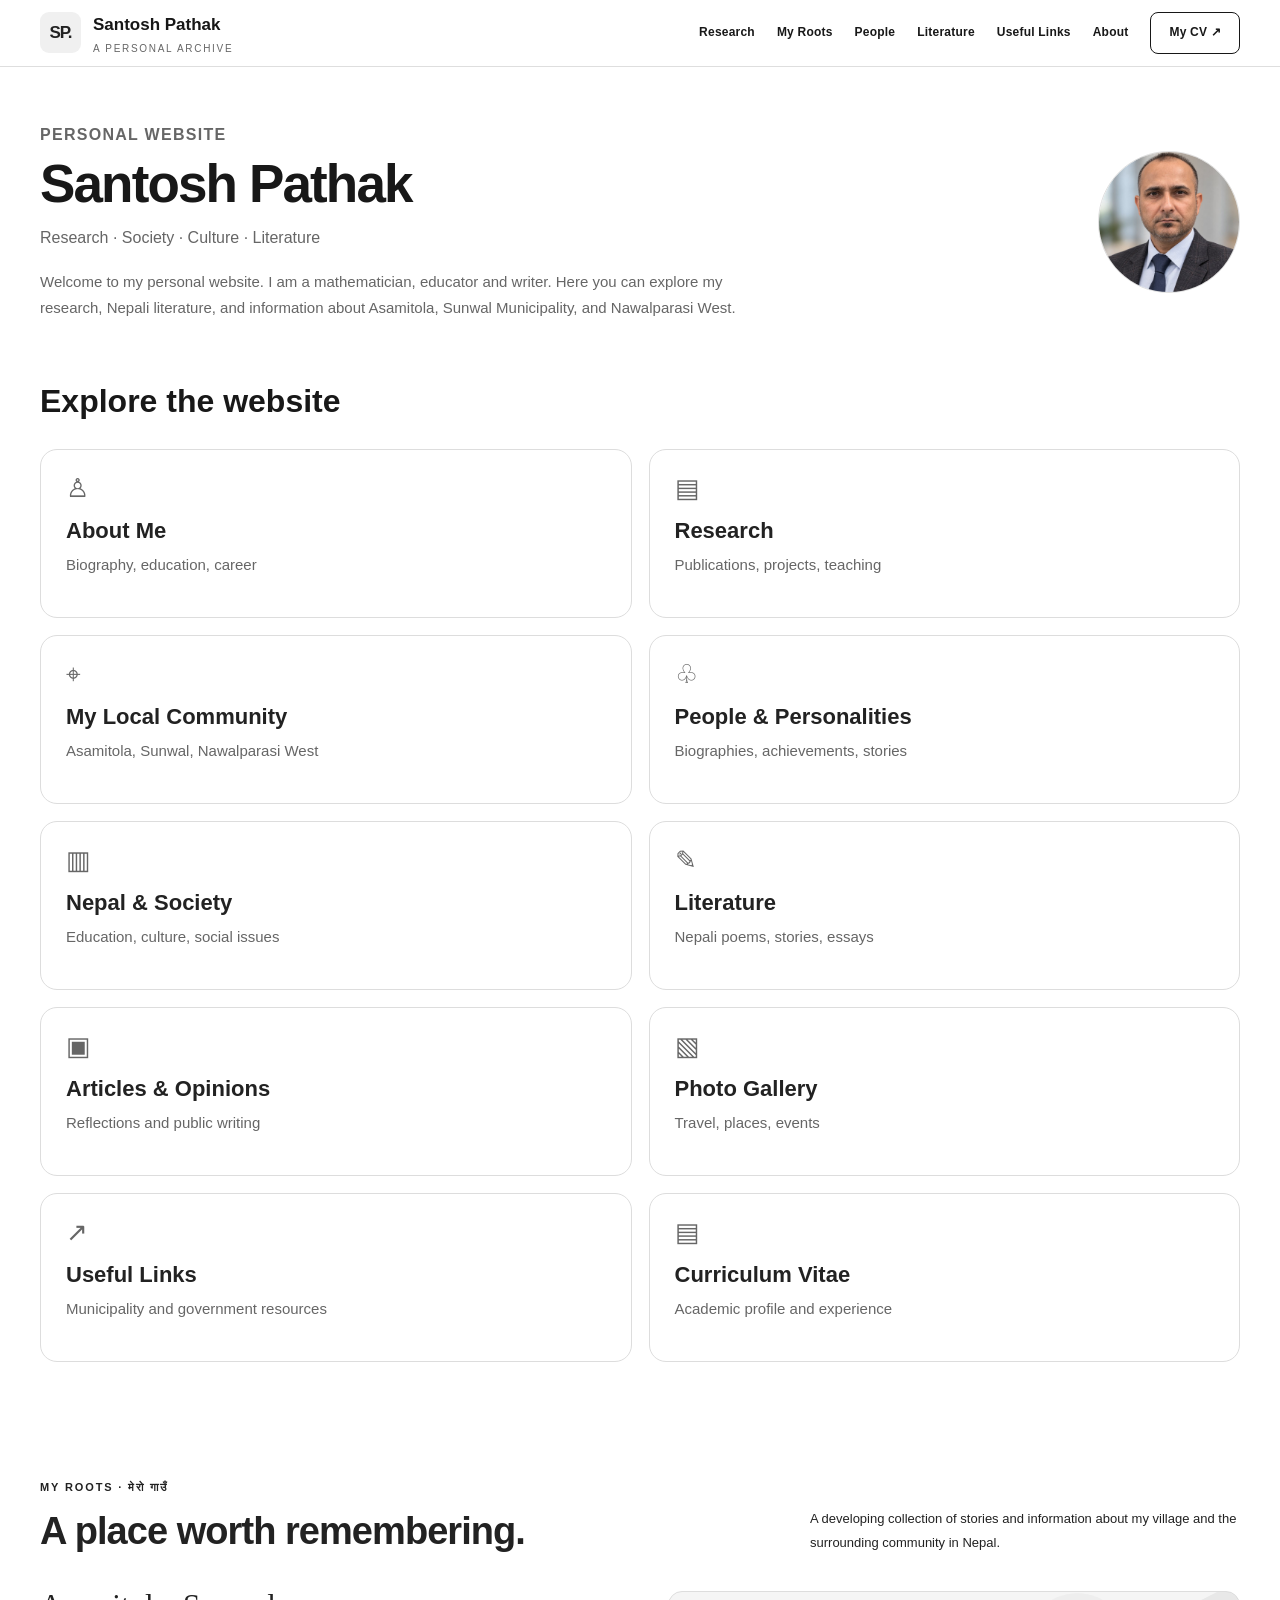
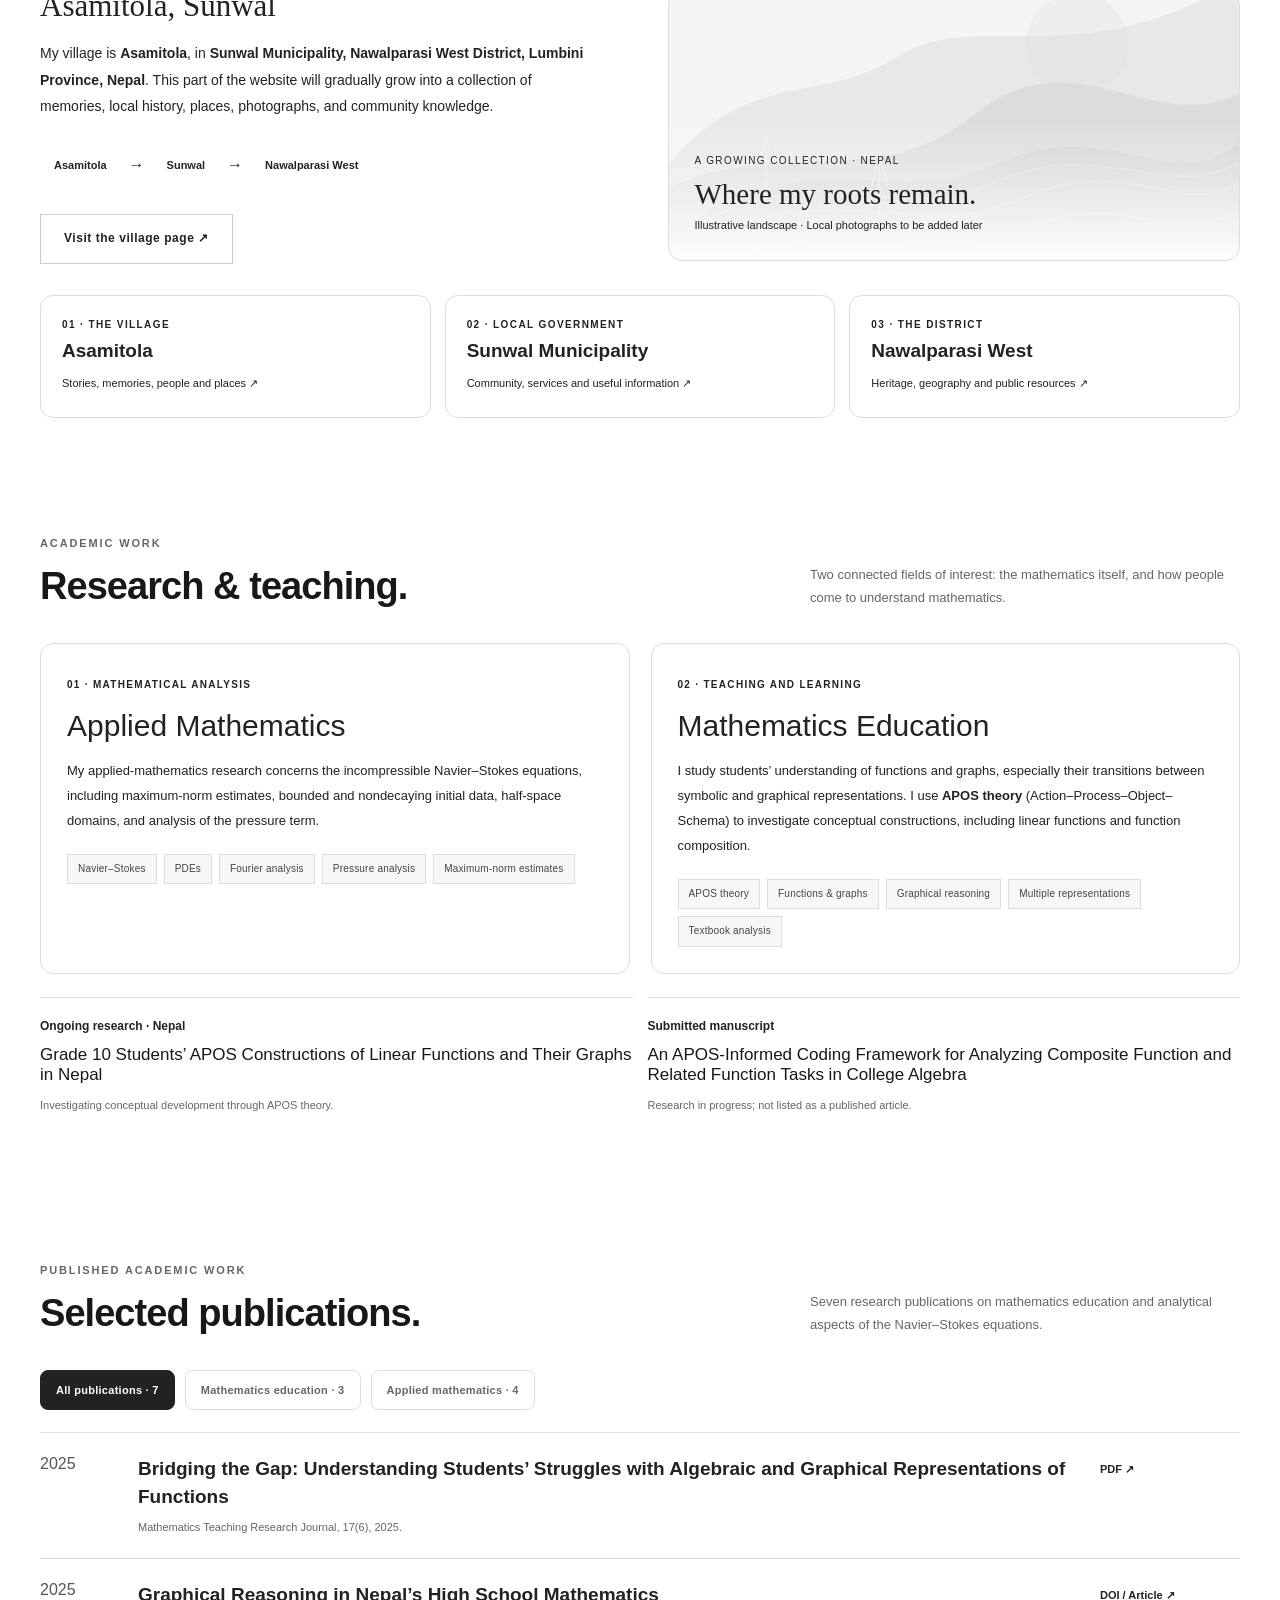
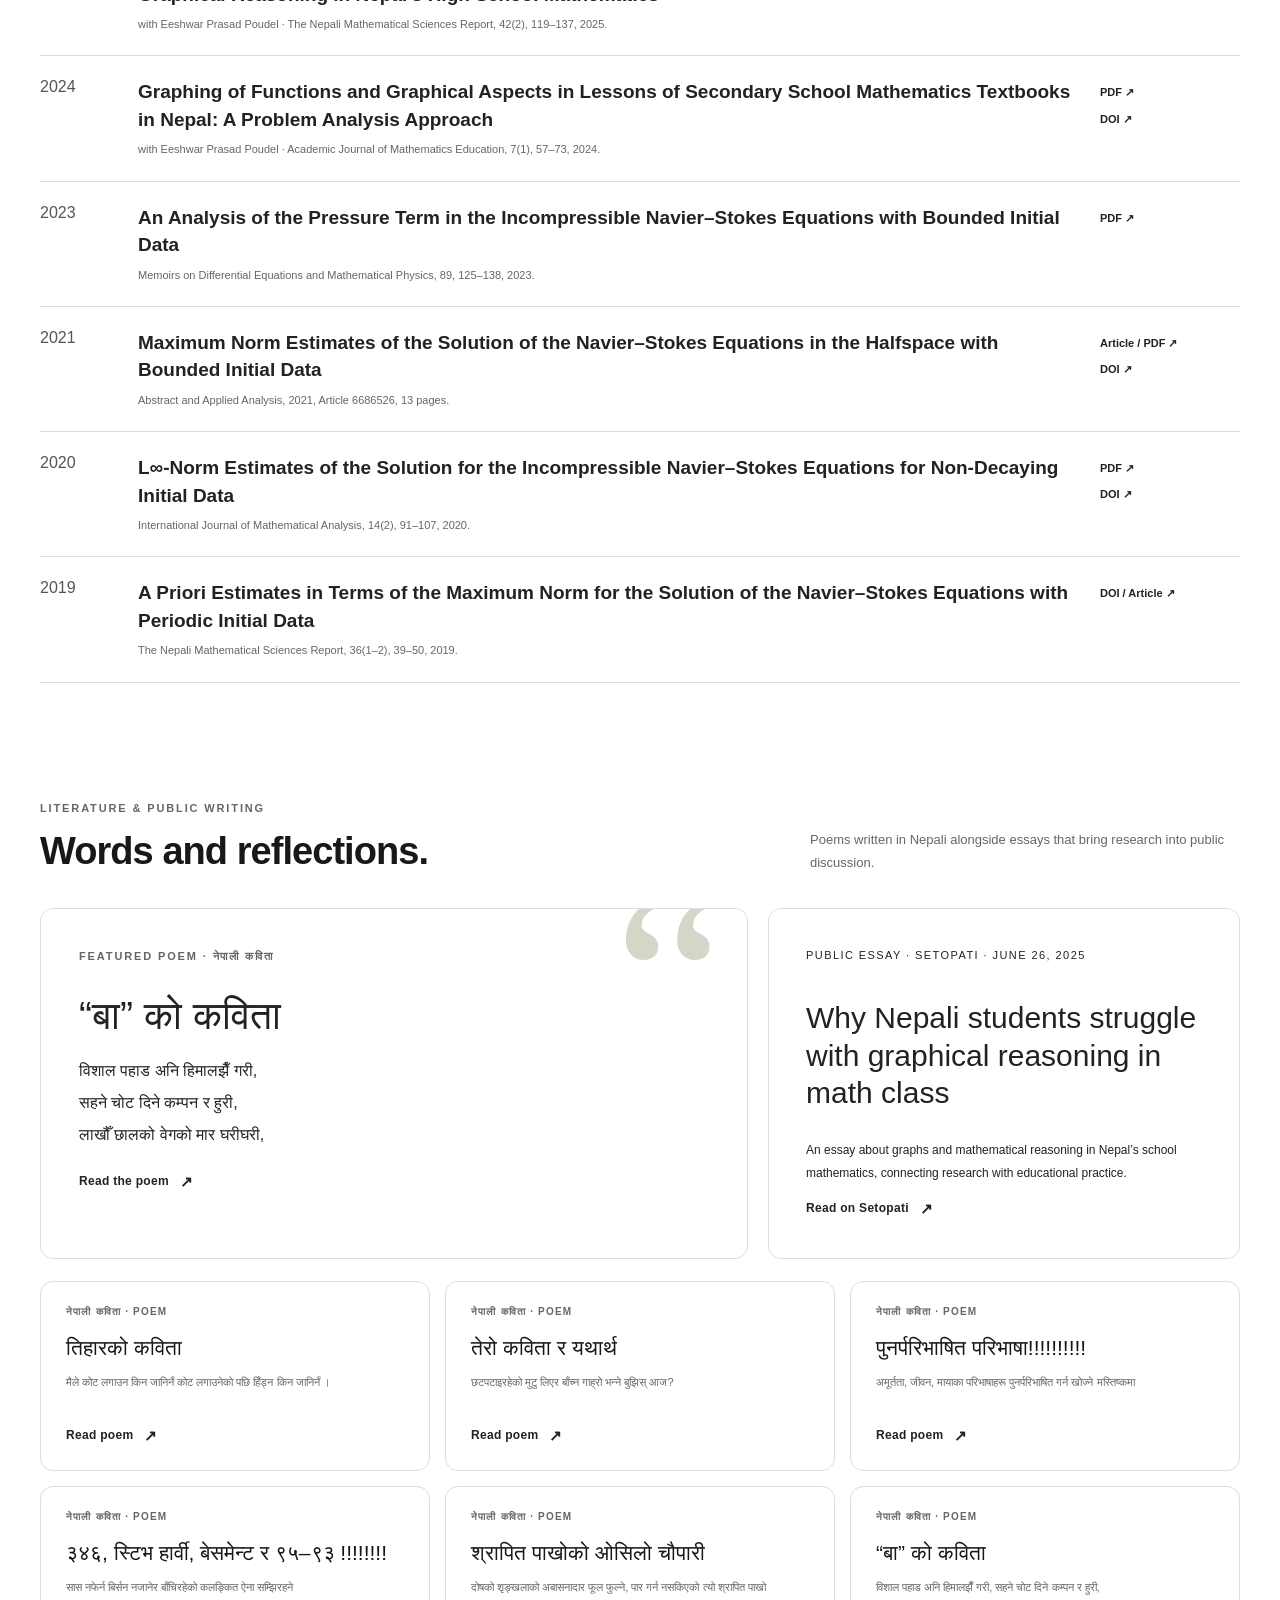
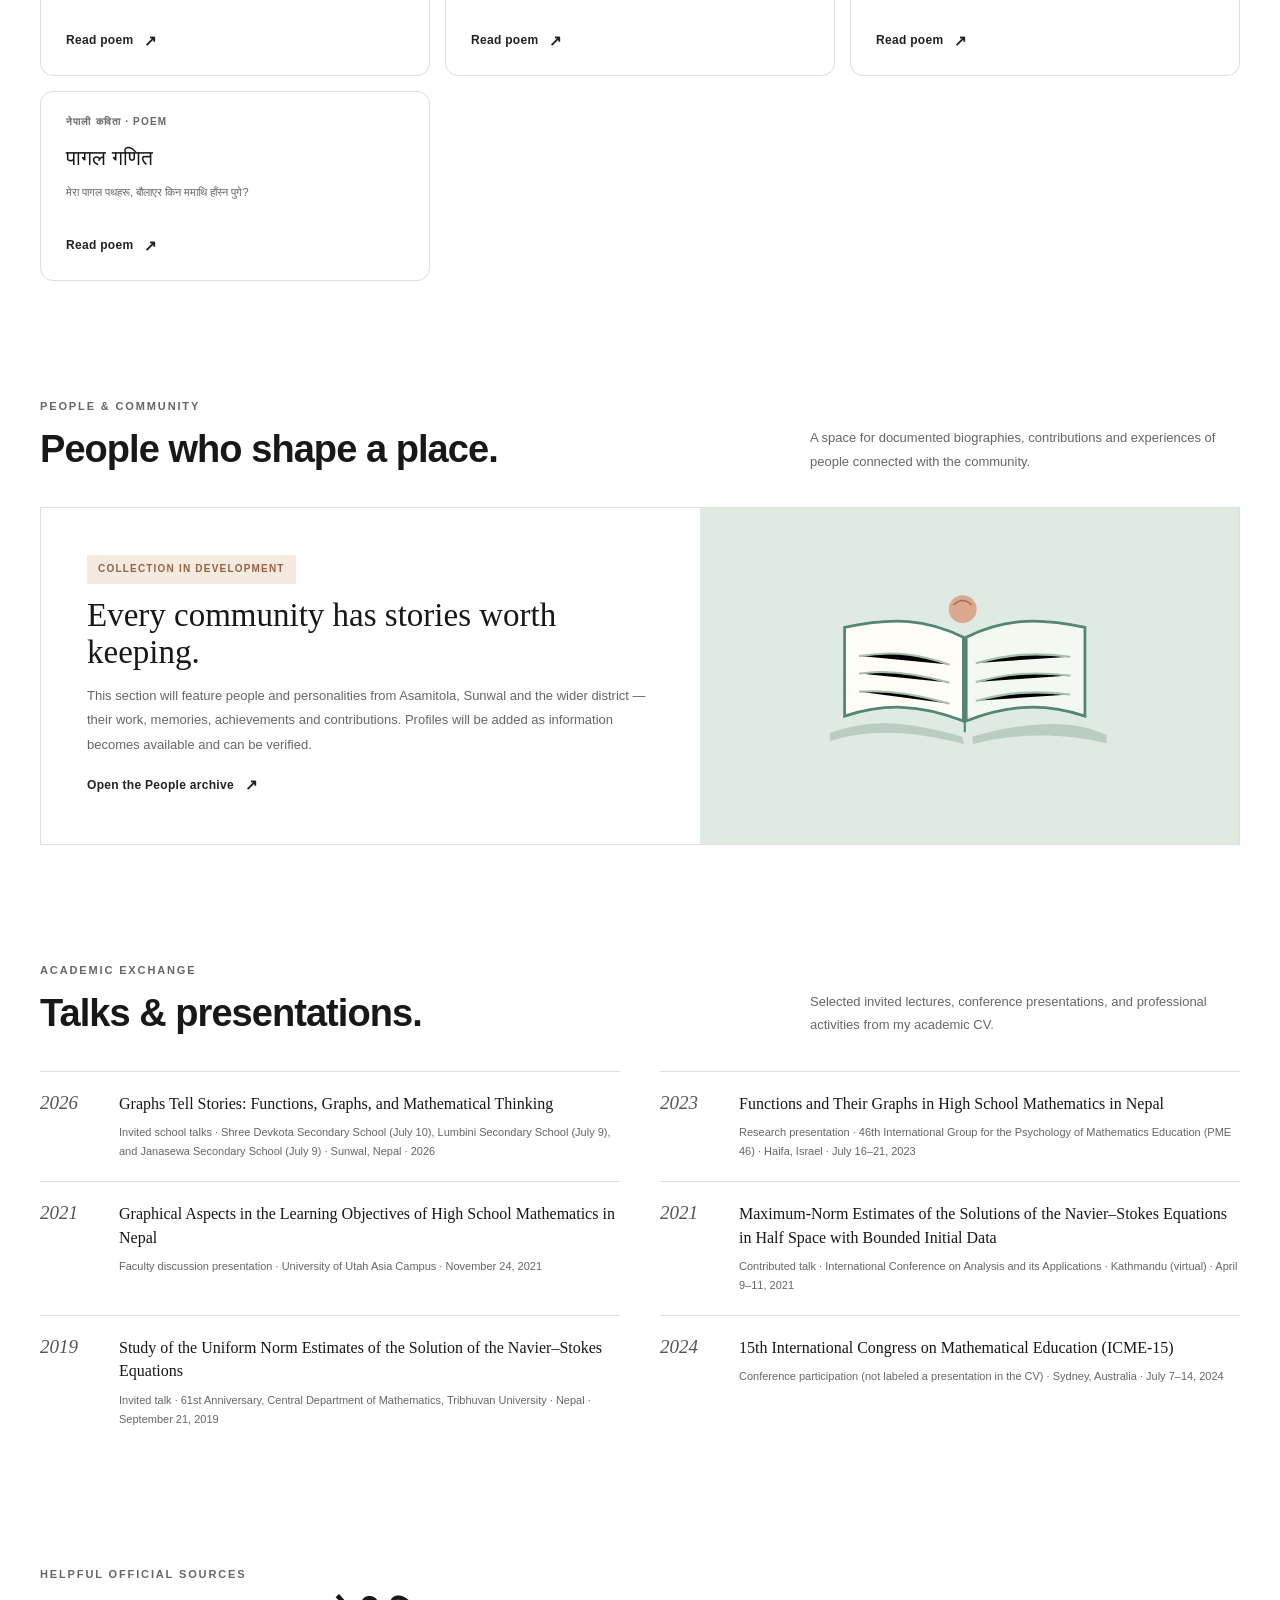
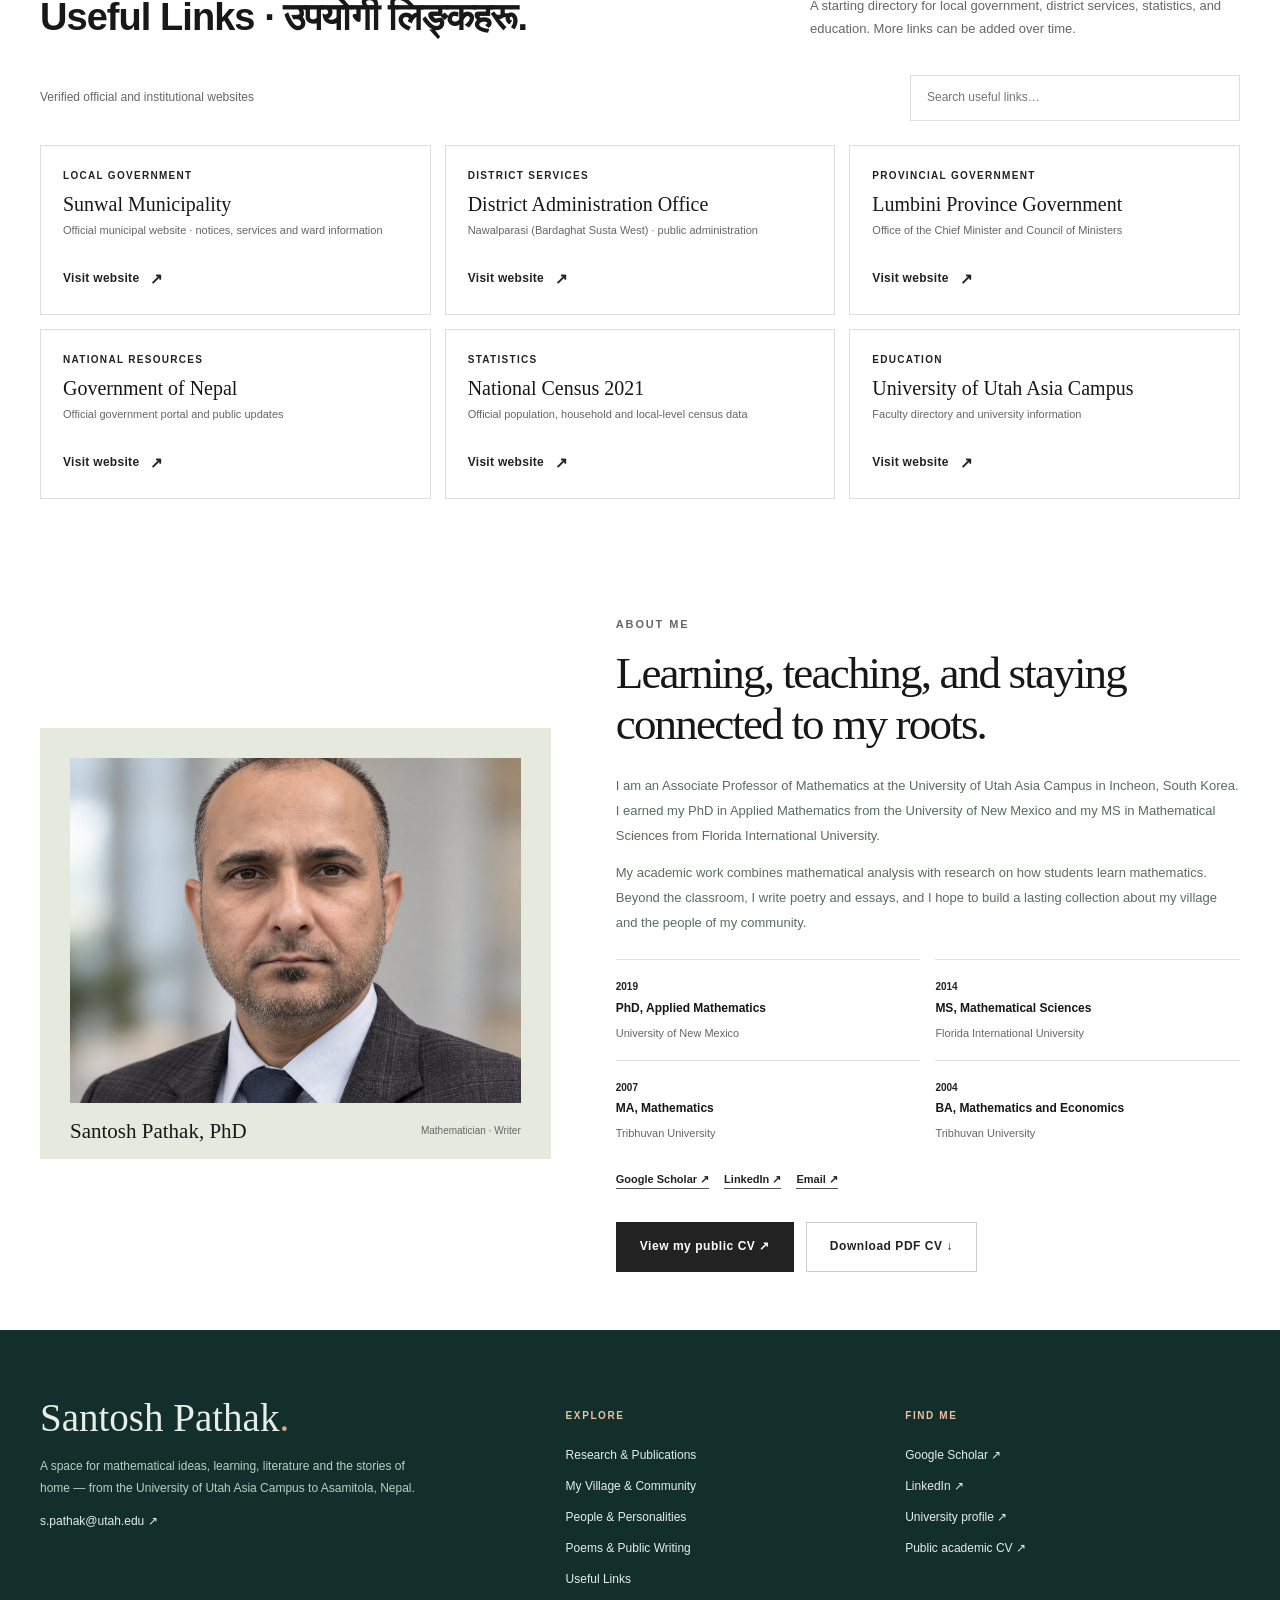
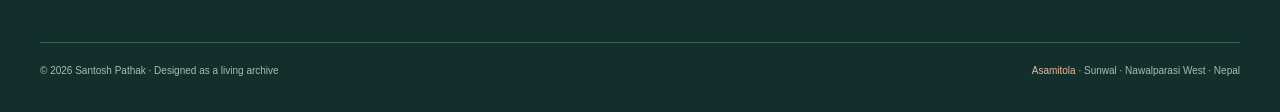
==== commit 23ae89a2: "Simplify homepage to clean two-column card design" ====
--- a/index.html
+++ b/index.html
@@ -1,11 +1,10 @@
-<!DOCTYPE html><html lang="en"><head><meta charset="UTF-8"><meta name="viewport" content="width=device-width, initial-scale=1"><meta name="color-scheme" content="light"><title>Santosh Pathak | Mathematics, Literature & My Roots</title><meta name="description" content="Personal website of Santosh Pathak: mathematics research, APOS theory, publications, Nepali literature and community stories from Asamitola, Sunwal Municipality, Nawalparasi West."><link rel="stylesheet" href="assets/style.css"></head><body><a class="skip" href="#main">Skip to content</a><div class="topline"><div class="wrap"><span>Mathematics <i class="dot"></i> Literature <i class="dot"></i> Community</span><span>Asamitola · Sunwal · Nepal</span></div></div><header class="site-head"><nav class="wrap nav" aria-label="Main navigation">
+<!DOCTYPE html><html lang="en"><head><meta charset="UTF-8"><meta name="viewport" content="width=device-width, initial-scale=1"><meta name="color-scheme" content="light"><title>Santosh Pathak | Research, Society, Culture & Literature</title><meta name="description" content="Personal website of Santosh Pathak: mathematics research, APOS theory, publications, Nepali literature and community stories from Asamitola, Sunwal Municipality, Nawalparasi West."><link rel="stylesheet" href="assets/style.css"></head><body><a class="skip" href="#main">Skip to content</a><div class="topline"><div class="wrap"><span>Mathematics <i class="dot"></i> Literature <i class="dot"></i> Community</span><span>Asamitola · Sunwal · Nepal</span></div></div><header class="site-head"><nav class="wrap nav" aria-label="Main navigation">
 <a class="brand" href="index.html" aria-label="Santosh Pathak homepage"><span class="brand-mark">SP.</span><span><span class="brand-name">Santosh Pathak</span><small class="brand-caption">A personal archive</small></span></a>
 <button type="button" class="menu-toggle" aria-label="Toggle menu" aria-controls="site-menu" aria-expanded="false">☰</button>
 <div class="navlinks" id="site-menu"><a href="index.html#research">Research</a><a href="index.html#my-roots">My Roots</a><a href="index.html#people">People</a><a href="index.html#writing">Literature</a><a href="index.html#useful-links">Useful Links</a><a href="index.html#about">About</a><a href="cv.html" class="nav-cta">My CV ↗</a></div>
 </nav></header><main id="main">
-<section class="hero"><div class="wrap hero-inner"><div><div class="kicker">Welcome to my personal space</div><h1>Ideas, people,<br>and <em>the place</em><br>I call home.</h1><p class="hero-lead">I am <strong>Santosh Pathak</strong> — a mathematician, educator and writer. This website brings together my research, Nepali literature, and a growing archive of the village and community that shaped me.</p><div class="hero-buttons"><a class="btn" href="#my-roots">Discover my roots <span>↗</span></a><a class="btn light" href="#research">Explore my work <span>↗</span></a></div></div><div class="hero-media"><div class="hero-frame"><img src="assets/santosh-portrait.jpg" alt="Portrait of Santosh Pathak" width="700" height="860"></div><div class="hero-stamp"><span class="stamp-kicker">My roots · मेरो गाउँ</span><strong>Asamitola</strong><small>Sunwal · Nawalparasi West · Lumbini</small></div><div class="hero-vertical">Knowledge · Culture · Community</div></div></div></section>
-<div class="wrap counts" aria-label="Site overview"><div class="count"><strong>07</strong><span>Research publications</span></div><div class="count"><strong>06</strong><span>Poems in Nepali</span></div><div class="count"><strong>01</strong><span>Growing local archive</span></div></div>
-<section class="section" id="explore"><div class="wrap"><div class="section-title"><div><div class="kicker">A website with many stories</div><h2>Explore what matters to me.</h2></div><p>Scholarship, shared heritage, and personal expression — three parts of a larger story.</p></div><div class="topic-grid"><a href="#research" class="topic-card"><span class="card-number">01 / Research</span><h3>Curiosity through mathematics.</h3><p>Navier–Stokes equations, mathematics education, APOS theory, functions, graphs and teaching.</p><span class="arrow-link">Explore research</span></a><a href="#my-roots" class="topic-card featured"><span class="card-number">02 / Heritage</span><h3>Stories from the place I call home.</h3><p>Asamitola village, Sunwal Municipality and Nawalparasi West — a growing local archive.</p><span class="arrow-link">Explore my roots</span></a><a href="#writing" class="topic-card"><span class="card-number">03 / Expression</span><h3>Words beyond the classroom.</h3><p>Nepali poetry, essays, reflections, and ideas for a wider audience.</p><span class="arrow-link">Read the writing</span></a></div></div></section>
+<section class="simple-intro" id="top"><div class="wrap simple-intro-inner"><div><p class="simple-eyebrow">Personal website</p><h1>Santosh Pathak</h1><p>Research · Society · Culture · Literature</p><p class="simple-lead">Welcome to my personal website. I am a mathematician, educator and writer. Here you can explore my research, Nepali literature, and information about Asamitola, Sunwal Municipality, and Nawalparasi West.</p></div><img src="assets/santosh-portrait.jpg" alt="Santosh Pathak" loading="eager"></div></section>
+<section class="section simple-explore" id="explore"><div class="wrap"><h2>Explore the website</h2><div class="simple-grid"><a class="simple-tile" href="#about"><span class="simple-icon" aria-hidden="true">♙</span><strong>About Me</strong><span>Biography, education, career</span></a><a class="simple-tile" href="#research"><span class="simple-icon" aria-hidden="true">▤</span><strong>Research</strong><span>Publications, projects, teaching</span></a><a class="simple-tile" href="#my-roots"><span class="simple-icon" aria-hidden="true">⌖</span><strong>My Local Community</strong><span>Asamitola, Sunwal, Nawalparasi West</span></a><a class="simple-tile" href="people/index.html"><span class="simple-icon" aria-hidden="true">♧</span><strong>People &amp; Personalities</strong><span>Biographies, achievements, stories</span></a><a class="simple-tile" href="#my-roots"><span class="simple-icon" aria-hidden="true">▥</span><strong>Nepal &amp; Society</strong><span>Education, culture, social issues</span></a><a class="simple-tile" href="#writing"><span class="simple-icon" aria-hidden="true">✎</span><strong>Literature</strong><span>Nepali poems, stories, essays</span></a><a class="simple-tile" href="#writing"><span class="simple-icon" aria-hidden="true">▣</span><strong>Articles &amp; Opinions</strong><span>Reflections and public writing</span></a><a class="simple-tile" href="#my-roots"><span class="simple-icon" aria-hidden="true">▧</span><strong>Photo Gallery</strong><span>Travel, places, events</span></a><a class="simple-tile" href="#useful-links"><span class="simple-icon" aria-hidden="true">↗</span><strong>Useful Links</strong><span>Municipality and government resources</span></a><a class="simple-tile" href="cv.html"><span class="simple-icon" aria-hidden="true">▤</span><strong>Curriculum Vitae</strong><span>Academic profile and experience</span></a></div></div></section>
 <section class="section roots" id="my-roots"><div class="wrap"><div class="section-title"><div><div class="kicker">My Roots · मेरो गाउँ</div><h2>A place worth remembering.</h2></div><p>A developing collection of stories and information about my village and the surrounding community in Nepal.</p></div><div class="roots-inner"><div class="roots-copy"><h3>Asamitola, Sunwal</h3><p>My village is <strong>Asamitola</strong>, in <strong>Sunwal Municipality, Nawalparasi West District, Lumbini Province, Nepal</strong>. This part of the website will gradually grow into a collection of memories, local history, places, photographs, and community knowledge.</p><div class="roots-flow"><span>Asamitola</span><b>→</b><span>Sunwal</span><b>→</b><span>Nawalparasi West</span></div><a href="places/asamitola.html" class="btn white">Visit the village page ↗</a></div><div class="roots-visual"><svg class="landscape" viewBox="0 0 700 410" preserveAspectRatio="xMidYMid slice" aria-label="Decorative illustration of hills and terraces" role="img" xmlns="http://www.w3.org/2000/svg"><circle cx="501" cy="105" r="63" fill="#dbba89" opacity=".68"/><path d="M0 250C110 130 180 182 280 120S500 146 700 25V410H0Z" fill="#7e9780" opacity=".7"/><path d="M0 280C150 215 250 290 375 191S590 219 700 165V410H0Z" fill="#517763"/><path d="M0 341C200 210 260 315 400 252S615 294 700 225V410H0Z" fill="#294f46"/><g fill="none" stroke="#a2b9a4" opacity=".45" stroke-width="2"><path d="M0 344C200 225 275 335 398 275S615 300 700 250"/><path d="M0 363C210 250 295 355 430 295S620 320 700 275"/><path d="M0 391C235 295 300 380 435 330S600 355 700 310"/></g><path d="M110 255l9-40 9 40m-9-40v83m130-20 9-36 10 36m-10-36v76" stroke="#e0e8db" fill="none" stroke-width="2" opacity=".5"/></svg><div class="visual-label"><small>A growing collection · Nepal</small><h3>Where my roots remain.</h3><p>Illustrative landscape · Local photographs to be added later</p></div></div></div><div class="root-tiles"><a class="root-tile" href="places/asamitola.html"><span>01 · The village</span><strong>Asamitola</strong><small>Stories, memories, people and places ↗</small></a><a class="root-tile" href="places/sunwal.html"><span>02 · Local government</span><strong>Sunwal Municipality</strong><small>Community, services and useful information ↗</small></a><a class="root-tile" href="places/nawalparasi-west.html"><span>03 · The district</span><strong>Nawalparasi West</strong><small>Heritage, geography and public resources ↗</small></a></div></div></section>
 <section class="section alt" id="research"><div class="wrap"><div class="section-title"><div><div class="kicker">Academic work</div><h2>Research & teaching.</h2></div><p>Two connected fields of interest: the mathematics itself, and how people come to understand mathematics.</p></div><div class="two-up"><div class="research-card"><small>01 · Mathematical analysis</small><h3>Applied Mathematics</h3><p>My applied-mathematics research concerns the incompressible Navier–Stokes equations, including maximum-norm estimates, bounded and nondecaying initial data, half-space domains, and analysis of the pressure term.</p><div class="tags"><span class="tag">Navier–Stokes</span><span class="tag">PDEs</span><span class="tag">Fourier analysis</span><span class="tag">Pressure analysis</span><span class="tag">Maximum-norm estimates</span></div></div><div class="research-card alt-card"><small>02 · Teaching and learning</small><h3>Mathematics Education</h3><p>I study students’ understanding of functions and graphs, especially their transitions between symbolic and graphical representations. I use <strong>APOS theory</strong> (Action–Process–Object–Schema) to investigate conceptual constructions, including linear functions and function composition.</p><div class="tags"><span class="tag">APOS theory</span><span class="tag">Functions & graphs</span><span class="tag">Graphical reasoning</span><span class="tag">Multiple representations</span><span class="tag">Textbook analysis</span></div></div></div><div class="project-note"><div><b>Ongoing research · Nepal</b><strong>Grade 10 Students’ APOS Constructions of Linear Functions and Their Graphs in Nepal</strong><p>Investigating conceptual development through APOS theory.</p></div><div><b>Submitted manuscript</b><strong>An APOS-Informed Coding Framework for Analyzing Composite Function and Related Function Tasks in College Algebra</strong><p>Research in progress; not listed as a published article.</p></div></div></div></section>
 <section class="section" id="publications"><div class="wrap"><div class="section-title"><div><div class="kicker">Published academic work</div><h2>Selected publications.</h2></div><p>Seven research publications on mathematics education and analytical aspects of the Navier–Stokes equations.</p></div><div class="pub-toolbar" role="group" aria-label="Filter publications"><button class="filter active" type="button" data-publication-filter="all" aria-pressed="true">All publications · 7</button><button class="filter" type="button" data-publication-filter="education" aria-pressed="false">Mathematics education · 3</button><button class="filter" type="button" data-publication-filter="applied" aria-pressed="false">Applied mathematics · 4</button></div><div class="pub-list"><article class="pub-item" data-pub-category="education"><span class="year">2025</span><div><h3>Bridging the Gap: Understanding Students’ Struggles with Algebraic and Graphical Representations of Functions</h3><p>Mathematics Teaching Research Journal, 17(6), 2025.</p></div><div><a target="_blank" rel="noopener noreferrer" href="https://s3.amazonaws.com/files.commons.gc.cuny.edu/wp-content/blogs.dir/34462/files/2026/01/14.-Pathak-vol17no6.pdf">PDF ↗</a></div></article><article class="pub-item" data-pub-category="education"><span class="year">2025</span><div><h3>Graphical Reasoning in Nepal’s High School Mathematics</h3><p>with Eeshwar Prasad Poudel · The Nepali Mathematical Sciences Report, 42(2), 119–137, 2025.</p></div><div><a target="_blank" rel="noopener noreferrer" href="https://doi.org/10.3126/nmsr.v42i2.88545">DOI / Article ↗</a></div></article><article class="pub-item" data-pub-category="education"><span class="year">2024</span><div><h3>Graphing of Functions and Graphical Aspects in Lessons of Secondary School Mathematics Textbooks in Nepal: A Problem Analysis Approach</h3><p>with Eeshwar Prasad Poudel · Academic Journal of Mathematics Education, 7(1), 57–73, 2024.</p></div><div><a target="_blank" rel="noopener noreferrer" href="https://nepjol.info/index.php/ajme/article/download/81459/62437/236606">PDF ↗</a><br><a target="_blank" rel="noopener noreferrer" href="https://doi.org/10.3126/ajme.v7i1.81459">DOI ↗</a></div></article><article class="pub-item" data-pub-category="applied"><span class="year">2023</span><div><h3>An Analysis of the Pressure Term in the Incompressible Navier–Stokes Equations with Bounded Initial Data</h3><p>Memoirs on Differential Equations and Mathematical Physics, 89, 125–138, 2023.</p></div><div><a target="_blank" rel="noopener noreferrer" href="https://rmi.tsu.ge/jeomj/memoirs/vol89/vol89-8.pdf">PDF ↗</a></div></article><article class="pub-item" data-pub-category="applied"><span class="year">2021</span><div><h3>Maximum Norm Estimates of the Solution of the Navier–Stokes Equations in the Halfspace with Bounded Initial Data</h3><p>Abstract and Applied Analysis, 2021, Article 6686526, 13 pages.</p></div><div><a target="_blank" rel="noopener noreferrer" href="https://onlinelibrary.wiley.com/doi/10.1155/2021/6686526">Article / PDF ↗</a><br><a target="_blank" rel="noopener noreferrer" href="https://doi.org/10.1155/2021/6686526">DOI ↗</a></div></article><article class="pub-item" data-pub-category="applied"><span class="year">2020</span><div><h3>L∞-Norm Estimates of the Solution for the Incompressible Navier–Stokes Equations for Non-Decaying Initial Data</h3><p>International Journal of Mathematical Analysis, 14(2), 91–107, 2020.</p></div><div><a target="_blank" rel="noopener noreferrer" href="https://www.m-hikari.com/ijma/ijma-2020/ijma-1-4-2020/p/pathakIJMA1-4-2020.pdf">PDF ↗</a><br><a target="_blank" rel="noopener noreferrer" href="https://doi.org/10.12988/ijma.2020.91285">DOI ↗</a></div></article><article class="pub-item" data-pub-category="applied"><span class="year">2019</span><div><h3>A Priori Estimates in Terms of the Maximum Norm for the Solution of the Navier–Stokes Equations with Periodic Initial Data</h3><p>The Nepali Mathematical Sciences Report, 36(1–2), 39–50, 2019.</p></div><div><a target="_blank" rel="noopener noreferrer" href="https://doi.org/10.3126/nmsr.v36i1-2.29969">DOI / Article ↗</a></div></article></div></div></section>
--- a/assets/style.css
+++ b/assets/style.css
@@ -15,3 +15,58 @@
 @media(max-width:1120px){.navlinks{gap:13px}.navlinks a{font-size:11px}.hero-stamp{right:-10px}.hero-inner{gap:40px}}@media(max-width:900px){.navlinks{position:absolute;display:none;top:82px;left:0;right:0;flex-direction:column;align-items:stretch;gap:0;background:#fff;border-bottom:1px solid var(--line);box-shadow:var(--shadow);padding:15px 34px}.navlinks.open{display:flex}.navlinks a{padding:11px 0;font-size:13px}.menu-toggle{display:block}.hero-inner{grid-template-columns:1fr .75fr;gap:27px;min-height:unset}.hero-stamp{position:relative;right:0;bottom:0;margin:-25px 15px 0}.hero-frame{height:360px;aspect-ratio:auto}.hero h1{font-size:clamp(41px,6vw,66px)}.roots-inner,.about-panel{gap:25px}.resources{grid-template-columns:repeat(2,1fr)}}@media(max-width:700px){.wrap{width:min(100% - 36px,540px)}.topline{font-size:9px}.topline .wrap span:last-child{display:none}.nav{min-height:68px}.navlinks{top:68px}.hero-inner{grid-template-columns:1fr;padding:53px 0 60px}.hero h1{font-size:clamp(43px,9vw,65px)}.hero-media{max-width:350px;margin:15px 0 0}.hero-frame{height:345px}.hero-stamp{max-width:230px;min-width:unset}.hero-vertical{display:none}.counts{padding:25px 0}.count{padding:0 14px}.count strong{font-size:22px}.count span{font-size:9px;letter-spacing:.06em}.section{padding:65px 0}.section-title{display:block}.section-title h2{font-size:37px;margin-bottom:15px}.section-title p{margin:0}.topic-grid,.two-up,.roots-inner,.root-tiles,.poem-grid,.writing-feature,.people-box,.talks,.about-panel,.foot-grid,.detail-grid,.project-note{grid-template-columns:1fr}.topic-card{min-height:235px;padding:26px}.root-tiles{gap:8px}.roots-visual{min-height:245px}.research-card{padding:25px}.pub-item{grid-template-columns:53px 1fr;gap:14px}.pub-item>a{grid-column:2}.pub-item .year{font-size:19px}.pub-item h3{font-size:17px}.writing-feature{gap:15px}.featured-poem,.article-feature{padding:28px}.poem-grid{grid-template-columns:repeat(2,1fr)}.poem-card{padding:18px}.poem-card h3{font-size:18px}.people-box>div{padding:28px}.people-box .people-art{min-height:230px}.resource-head{display:block}.search{margin-top:16px}.resources{grid-template-columns:1fr}.about-panel{gap:38px}.about-panel h2{font-size:36px}.foot-grid{gap:20px}.foot-lower{display:block}.page-hero{padding:46px 0}.poem-page .paper{padding:26px 25px}.poem-page .poem-text{font-size:17px}.cv-body{padding:25px 20px;margin:15px 18px}.cv-head{display:block}.edu-mini{grid-template-columns:1fr 1fr}}
 @media(max-width:440px){.poem-grid{grid-template-columns:1fr}.hero-stamp strong{font-size:20px}.resources{gap:10px}.kicker{letter-spacing:.1em}.page-hero h1{font-size:39px}}
 @media print{.topline,.site-head,.cv-tools,footer,.backto{display:none!important}.cv-body{border:0;margin:0;padding:0;max-width:none}.page-hero{display:none}body{background:white;color:black}.cv-body li,.cv-body p{font-size:10px}.cv-body h2{font-size:16px}a{text-decoration:none}}
+
+/* Clean, understated design inspired by the user-provided reference. */
+:root{--ink:#171717;--deep:#171717;--forest:#fff;--teal:#555;--accent:#555;--accent-dark:#222;--cream:#fff;--paper:#fff;--soft:#f5f5f5;--muted:#666;--line:#dedede;--shadow:none}
+body{background:#fff;color:#181818;font-family:Arial,"Segoe UI",sans-serif}
+.topline{display:none}
+.site-head{background:#fff;backdrop-filter:none;box-shadow:none}
+.nav{min-height:66px}
+.brand-mark{background:#f0f0f0;color:#222;border-radius:9px;font-family:Arial,sans-serif}
+.brand-name{font-family:Arial,sans-serif}
+.nav-cta{border-radius:8px}
+.section{padding:58px 0}
+.section.alt,.section.roots,.section.people,.section.links,.section.about{background:#fff;color:#181818}
+.section-title h2,.title-serif{font:700 clamp(27px,3.1vw,38px)/1.2 Arial,"Segoe UI",sans-serif;letter-spacing:-.025em;color:#181818}
+.section-title p,.roots .section-title p{color:#666}
+.kicker{color:#666}
+.kicker:before{display:none}
+.simple-intro{padding:55px 0 33px;background:#fff}
+.simple-intro-inner{display:flex;align-items:center;justify-content:space-between;gap:32px}
+.simple-intro h1{font-size:clamp(35px,5vw,53px);line-height:1.1;letter-spacing:-.035em;margin:7px 0 11px}
+.simple-eyebrow{font-weight:600;color:#666;text-transform:uppercase;font-size:12px;letter-spacing:.08em;margin:0}
+.simple-intro p{font-size:16px;color:#666;margin:0}
+.simple-intro .simple-lead{font-size:15px;line-height:1.75;max-width:720px;margin-top:18px}
+.simple-intro img{width:142px;height:142px;object-fit:cover;object-position:center 28%;border-radius:50%;border:1px solid #e0e0e0}
+.simple-explore{padding-top:20px}
+.simple-explore h2{font-size:clamp(25px,3vw,32px);margin:0 0 22px}
+.simple-grid{display:grid;grid-template-columns:repeat(2,minmax(0,1fr));gap:17px}
+.simple-tile{display:flex;flex-direction:column;align-items:flex-start;gap:8px;padding:25px;background:#fff;border:1px solid #ddd;border-radius:17px;min-height:169px;color:#222;transition:border-color .15s,background .15s}
+.simple-tile:hover{border-color:#999;background:#fafafa;color:#111}
+.simple-icon{font-size:26px;line-height:1;color:#666;height:34px}
+.simple-tile strong{font-size:clamp(17px,2vw,22px);font-weight:700;line-height:1.25}
+.simple-tile>span:last-child{color:#666;font-size:15px;line-height:1.55}
+.roots .kicker,.roots h2,.roots-copy h3,.roots-copy>p,.roots-flow,.roots .section-title p,.roots-flow b{color:#222}
+.roots-inner{grid-template-columns:1fr 1fr}
+.roots-visual{background:#f5f5f5;border:1px solid #ddd;border-radius:14px;min-height:270px}
+.landscape{opacity:.18;filter:grayscale(1)}
+.visual-label{background:linear-gradient(transparent,rgba(255,255,255,.95))}
+.visual-label small,.visual-label h3,.visual-label p{color:#222}
+.root-tile,.research-card,.research-card.alt-card,.topic-card,.topic-card.featured,.poem-card,.featured-poem,.article-feature{border:1px solid #ddd;background:#fff;color:#222;border-radius:13px;box-shadow:none}
+.root-tile:hover{background:#fafafa;color:#222}
+.root-tile span,.root-tile strong,.root-tile small,.research-card h3,.research-card small,.research-card p,.article-feature small,.article-feature h3,.article-feature p,.featured-poem h3,.featured-poem p{color:#222}
+.root-tile strong,.research-card h3,.pub-item h3,.poem-card h3,.featured-poem h3,.article-feature h3,.topic-card h3{font-family:Arial,"Segoe UI",sans-serif;font-style:normal}
+.root-tile strong{font-size:19px;font-weight:700}
+.research-card{padding:26px}
+.tag{background:#f7f7f7!important;border-color:#ddd!important;color:#444!important}
+.project-note strong{font-family:Arial,sans-serif}
+.pub-item .year{font-family:Arial,sans-serif;font-size:16px;font-style:normal;color:#555}
+.pub-item h3{font-weight:600;color:#222}
+.filter{border-radius:8px}
+.filter.active,.filter:hover,.btn{background:#222;color:#fff;border-color:#222}
+.btn:hover{background:#444;transform:none}
+.btn.light,.btn.white{background:#fff;color:#222!important;border:1px solid #ccc}
+.poem-card:hover{transform:none}
+.article-feature a,.arrow-link{color:#222}
+.section.roots .btn.white{color:#222!important}
+@media(max-width:700px){.wrap{width:calc(100% - 34px)}.simple-intro{padding:30px 0 18px}.simple-intro-inner{gap:16px}.simple-intro img{width:80px;height:80px}.simple-intro h1{font-size:32px}.simple-intro p{font-size:14px}.simple-intro .simple-lead{font-size:13px;margin-top:13px}.simple-grid{gap:12px}.simple-tile{padding:16px;min-height:158px;border-radius:14px}.simple-tile strong{font-size:17px}.simple-tile>span:last-child{font-size:13px}.simple-icon{font-size:23px;height:26px}.section{padding:40px 0}.roots-inner{grid-template-columns:1fr}.roots-visual{min-height:200px}}
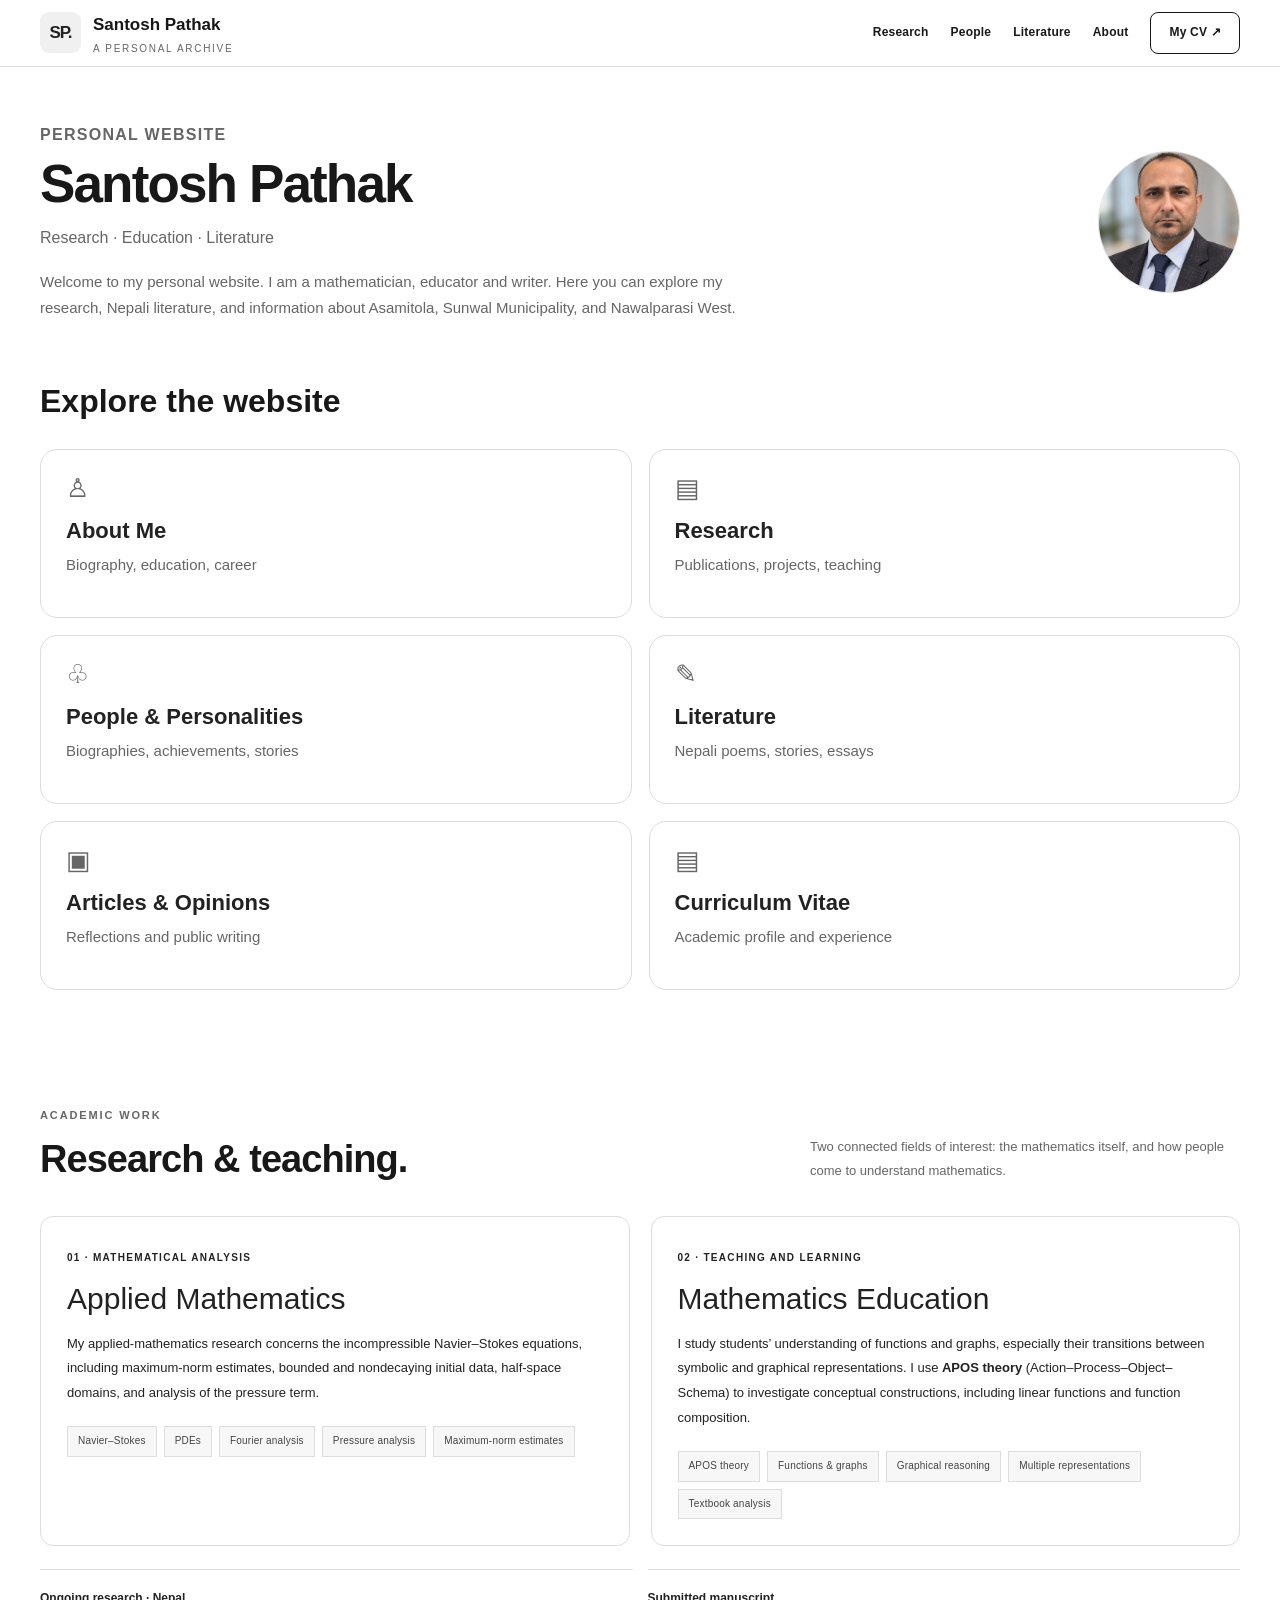
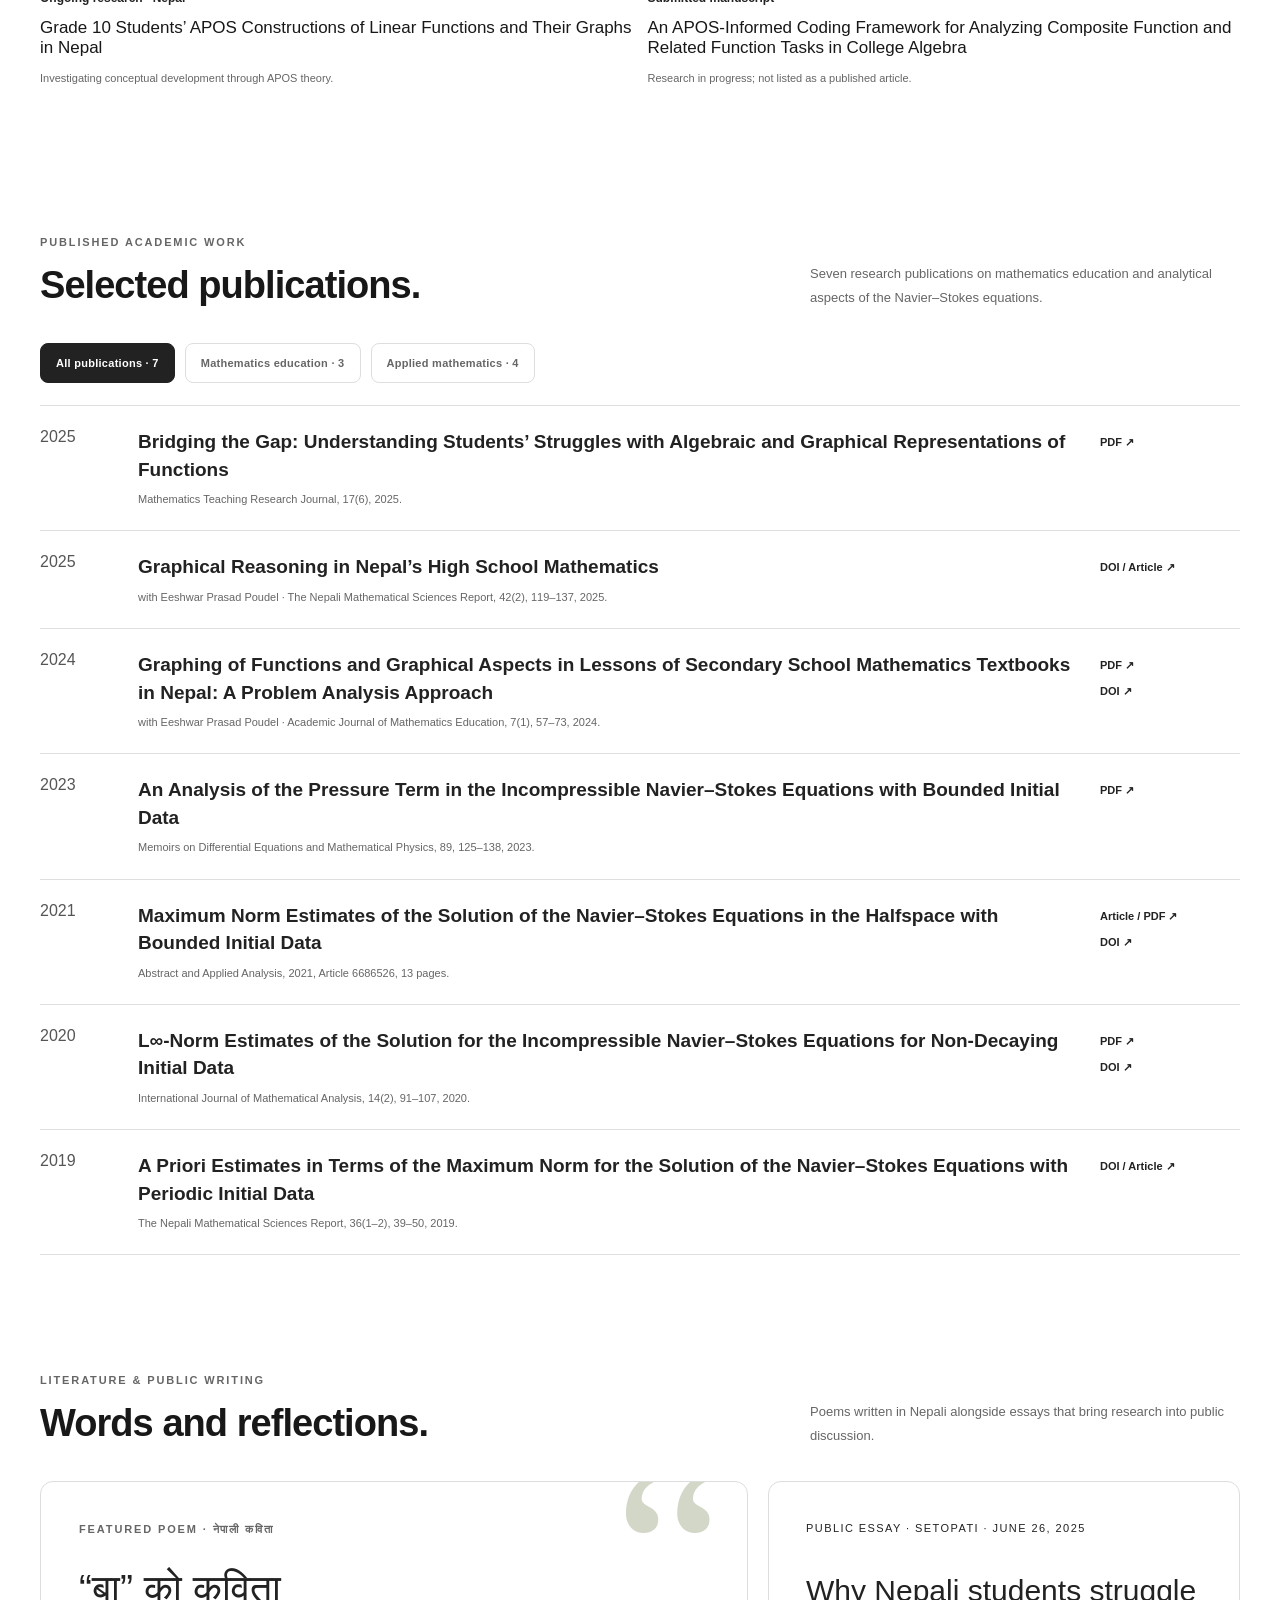
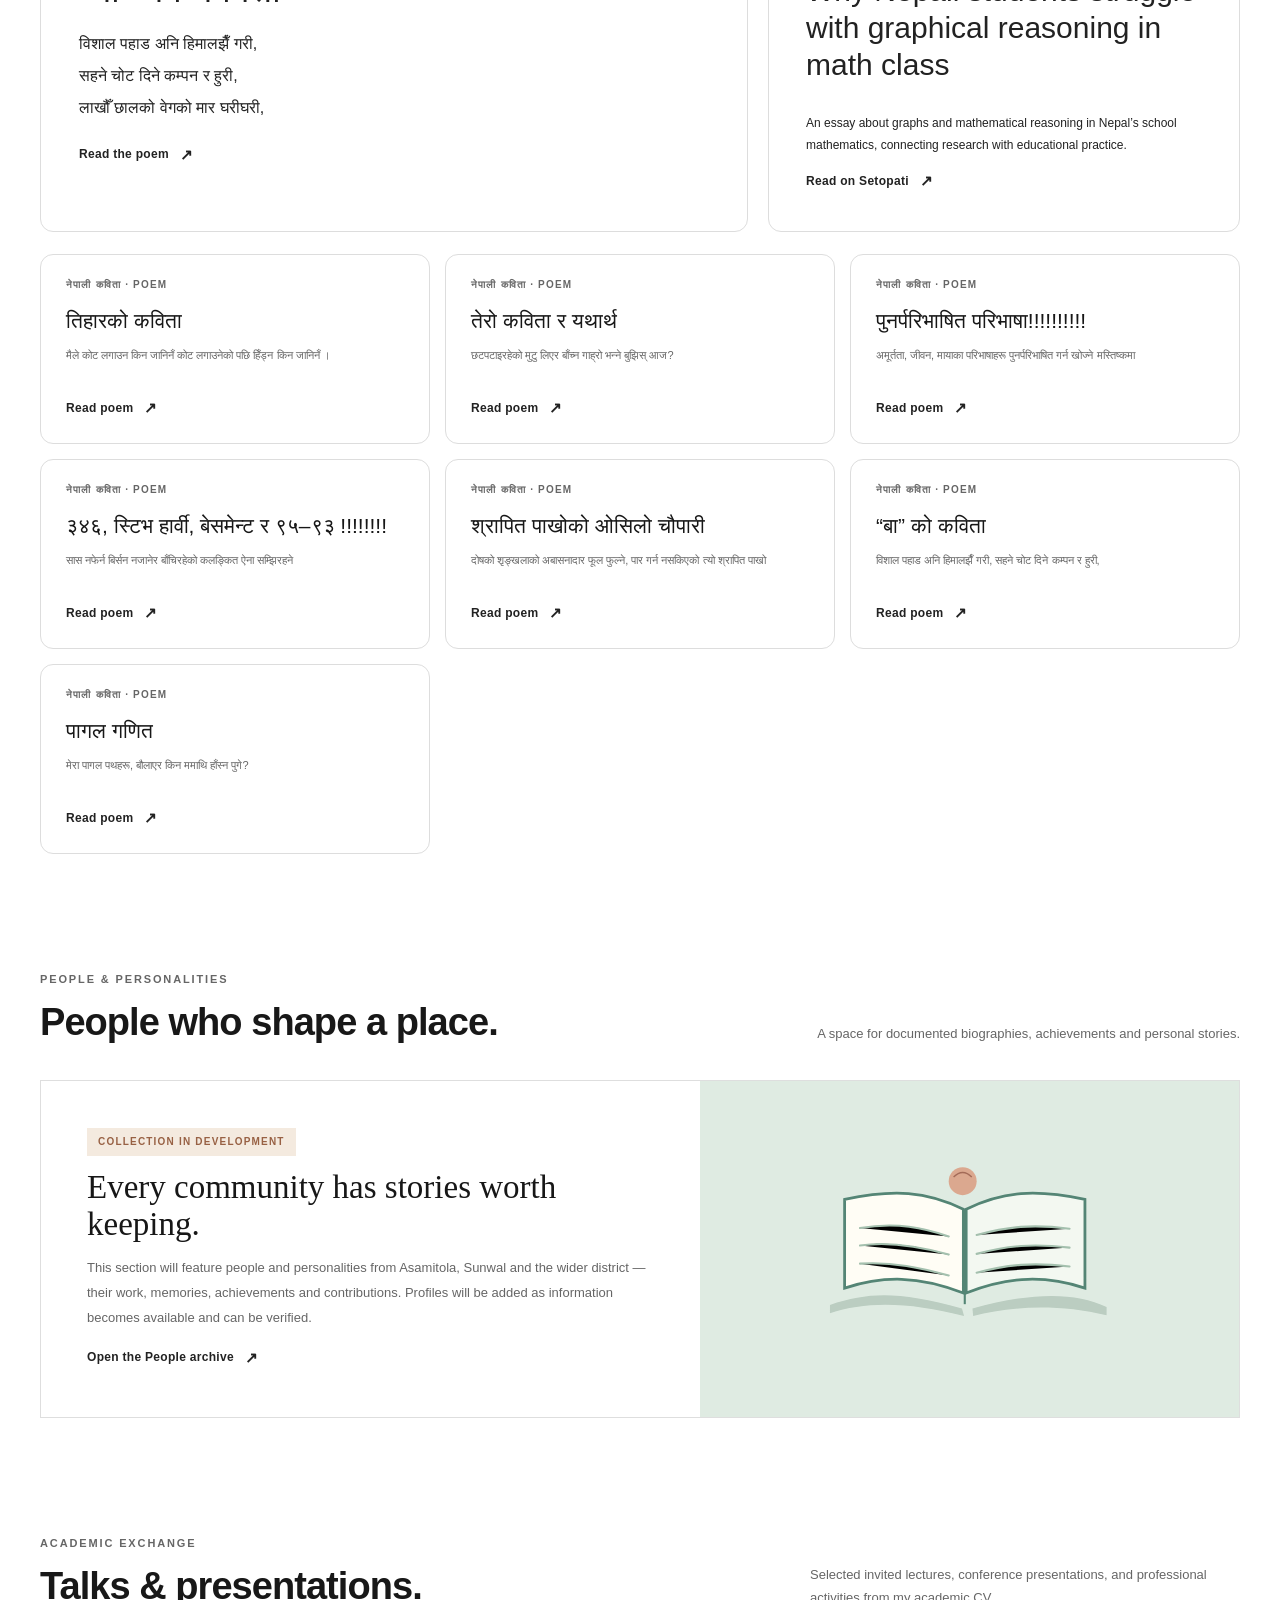
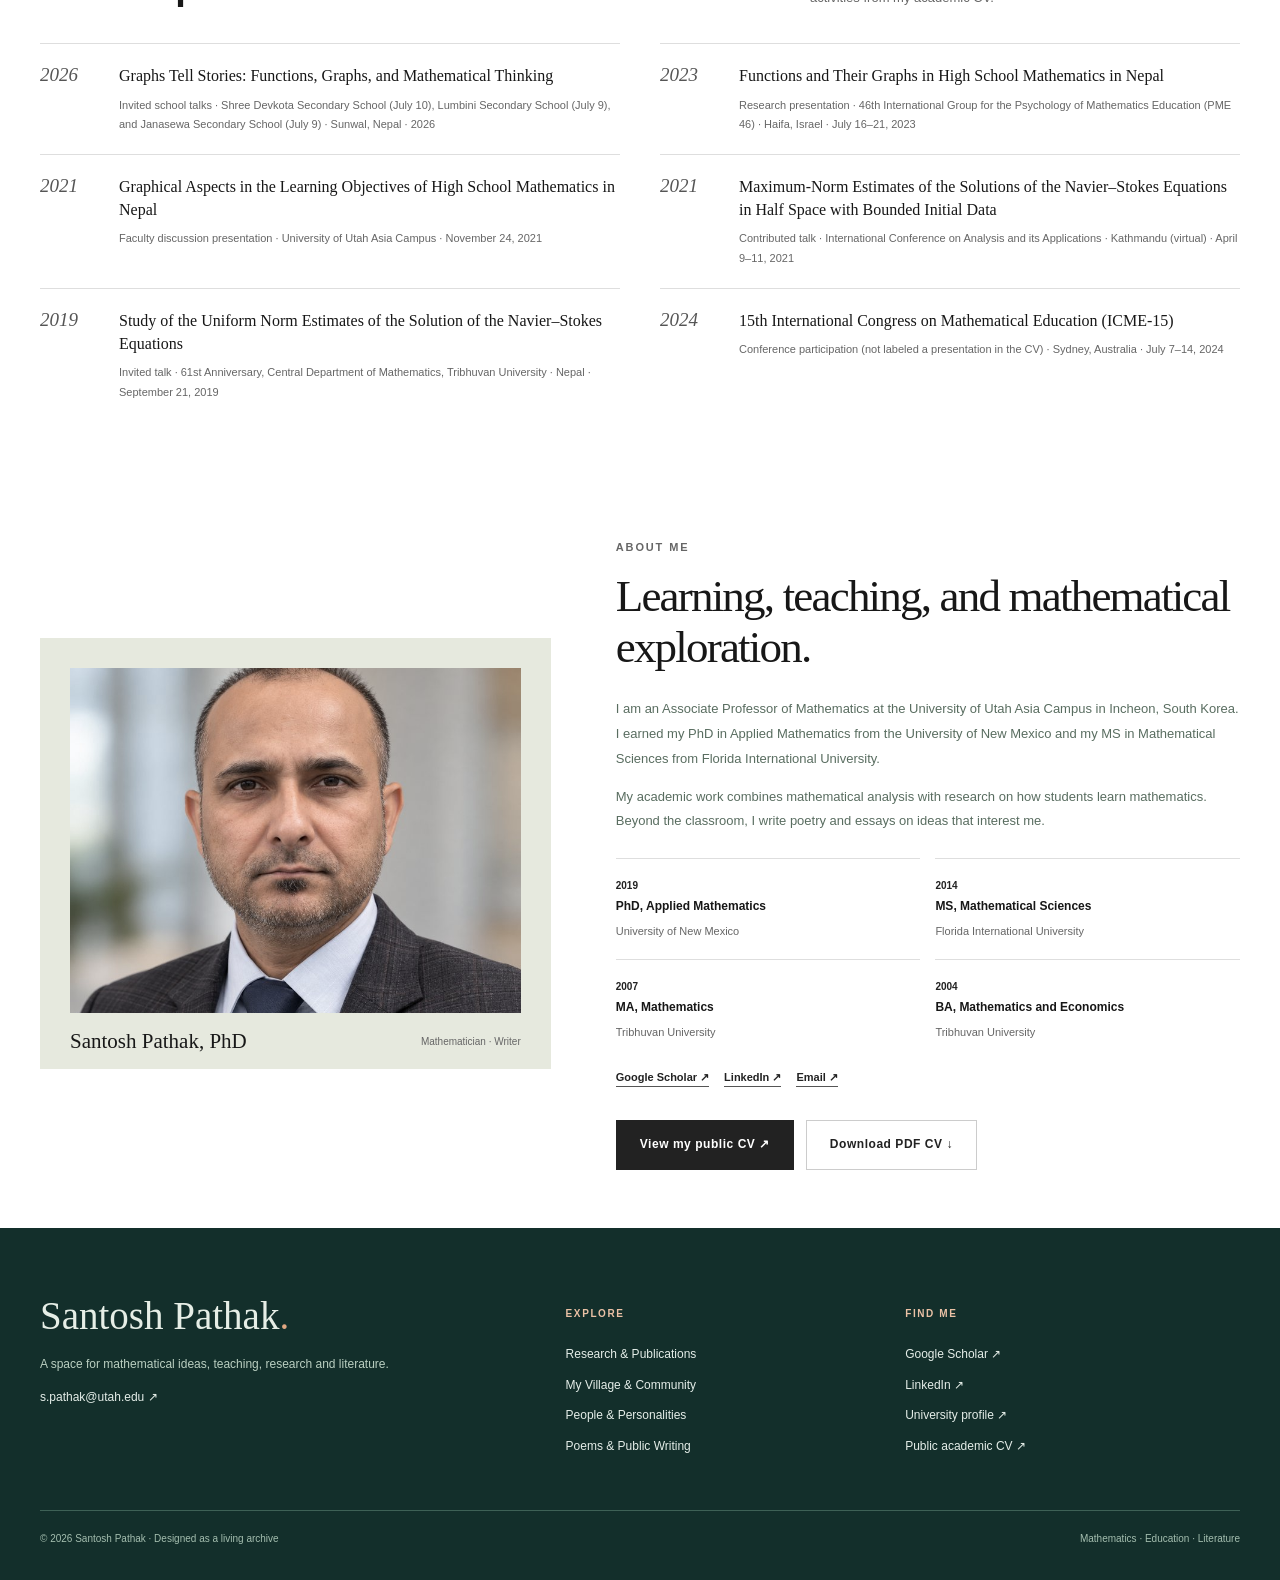
==== commit 4a908167: "Remove local roots and useful links sections from homepage" ====
--- a/index.html
+++ b/index.html
@@ -1,16 +1,14 @@
-<!DOCTYPE html><html lang="en"><head><meta charset="UTF-8"><meta name="viewport" content="width=device-width, initial-scale=1"><meta name="color-scheme" content="light"><title>Santosh Pathak | Research, Society, Culture & Literature</title><meta name="description" content="Personal website of Santosh Pathak: mathematics research, APOS theory, publications, Nepali literature and community stories from Asamitola, Sunwal Municipality, Nawalparasi West."><link rel="stylesheet" href="assets/style.css"></head><body><a class="skip" href="#main">Skip to content</a><div class="topline"><div class="wrap"><span>Mathematics <i class="dot"></i> Literature <i class="dot"></i> Community</span><span>Asamitola · Sunwal · Nepal</span></div></div><header class="site-head"><nav class="wrap nav" aria-label="Main navigation">
+<!DOCTYPE html><html lang="en"><head><meta charset="UTF-8"><meta name="viewport" content="width=device-width, initial-scale=1"><meta name="color-scheme" content="light"><title>Santosh Pathak | Research, Education & Literature</title><meta name="description" content="Personal website of Santosh Pathak: mathematics research, APOS theory, publications, teaching and Nepali literature."><link rel="stylesheet" href="assets/style.css"></head><body><a class="skip" href="#main">Skip to content</a><div class="topline"><div class="wrap"><span>Mathematics <i class="dot"></i> Education <i class="dot"></i> Literature</span><span>Asamitola · Sunwal · Nepal</span></div></div><header class="site-head"><nav class="wrap nav" aria-label="Main navigation">
 <a class="brand" href="index.html" aria-label="Santosh Pathak homepage"><span class="brand-mark">SP.</span><span><span class="brand-name">Santosh Pathak</span><small class="brand-caption">A personal archive</small></span></a>
 <button type="button" class="menu-toggle" aria-label="Toggle menu" aria-controls="site-menu" aria-expanded="false">☰</button>
-<div class="navlinks" id="site-menu"><a href="index.html#research">Research</a><a href="index.html#my-roots">My Roots</a><a href="index.html#people">People</a><a href="index.html#writing">Literature</a><a href="index.html#useful-links">Useful Links</a><a href="index.html#about">About</a><a href="cv.html" class="nav-cta">My CV ↗</a></div>
+<div class="navlinks" id="site-menu"><a href="index.html#research">Research</a><a href="index.html#people">People</a><a href="index.html#writing">Literature</a><a href="index.html#about">About</a><a href="cv.html" class="nav-cta">My CV ↗</a></div>
 </nav></header><main id="main">
-<section class="simple-intro" id="top"><div class="wrap simple-intro-inner"><div><p class="simple-eyebrow">Personal website</p><h1>Santosh Pathak</h1><p>Research · Society · Culture · Literature</p><p class="simple-lead">Welcome to my personal website. I am a mathematician, educator and writer. Here you can explore my research, Nepali literature, and information about Asamitola, Sunwal Municipality, and Nawalparasi West.</p></div><img src="assets/santosh-portrait.jpg" alt="Santosh Pathak" loading="eager"></div></section>
-<section class="section simple-explore" id="explore"><div class="wrap"><h2>Explore the website</h2><div class="simple-grid"><a class="simple-tile" href="#about"><span class="simple-icon" aria-hidden="true">♙</span><strong>About Me</strong><span>Biography, education, career</span></a><a class="simple-tile" href="#research"><span class="simple-icon" aria-hidden="true">▤</span><strong>Research</strong><span>Publications, projects, teaching</span></a><a class="simple-tile" href="#my-roots"><span class="simple-icon" aria-hidden="true">⌖</span><strong>My Local Community</strong><span>Asamitola, Sunwal, Nawalparasi West</span></a><a class="simple-tile" href="people/index.html"><span class="simple-icon" aria-hidden="true">♧</span><strong>People &amp; Personalities</strong><span>Biographies, achievements, stories</span></a><a class="simple-tile" href="#my-roots"><span class="simple-icon" aria-hidden="true">▥</span><strong>Nepal &amp; Society</strong><span>Education, culture, social issues</span></a><a class="simple-tile" href="#writing"><span class="simple-icon" aria-hidden="true">✎</span><strong>Literature</strong><span>Nepali poems, stories, essays</span></a><a class="simple-tile" href="#writing"><span class="simple-icon" aria-hidden="true">▣</span><strong>Articles &amp; Opinions</strong><span>Reflections and public writing</span></a><a class="simple-tile" href="#my-roots"><span class="simple-icon" aria-hidden="true">▧</span><strong>Photo Gallery</strong><span>Travel, places, events</span></a><a class="simple-tile" href="#useful-links"><span class="simple-icon" aria-hidden="true">↗</span><strong>Useful Links</strong><span>Municipality and government resources</span></a><a class="simple-tile" href="cv.html"><span class="simple-icon" aria-hidden="true">▤</span><strong>Curriculum Vitae</strong><span>Academic profile and experience</span></a></div></div></section>
-<section class="section roots" id="my-roots"><div class="wrap"><div class="section-title"><div><div class="kicker">My Roots · मेरो गाउँ</div><h2>A place worth remembering.</h2></div><p>A developing collection of stories and information about my village and the surrounding community in Nepal.</p></div><div class="roots-inner"><div class="roots-copy"><h3>Asamitola, Sunwal</h3><p>My village is <strong>Asamitola</strong>, in <strong>Sunwal Municipality, Nawalparasi West District, Lumbini Province, Nepal</strong>. This part of the website will gradually grow into a collection of memories, local history, places, photographs, and community knowledge.</p><div class="roots-flow"><span>Asamitola</span><b>→</b><span>Sunwal</span><b>→</b><span>Nawalparasi West</span></div><a href="places/asamitola.html" class="btn white">Visit the village page ↗</a></div><div class="roots-visual"><svg class="landscape" viewBox="0 0 700 410" preserveAspectRatio="xMidYMid slice" aria-label="Decorative illustration of hills and terraces" role="img" xmlns="http://www.w3.org/2000/svg"><circle cx="501" cy="105" r="63" fill="#dbba89" opacity=".68"/><path d="M0 250C110 130 180 182 280 120S500 146 700 25V410H0Z" fill="#7e9780" opacity=".7"/><path d="M0 280C150 215 250 290 375 191S590 219 700 165V410H0Z" fill="#517763"/><path d="M0 341C200 210 260 315 400 252S615 294 700 225V410H0Z" fill="#294f46"/><g fill="none" stroke="#a2b9a4" opacity=".45" stroke-width="2"><path d="M0 344C200 225 275 335 398 275S615 300 700 250"/><path d="M0 363C210 250 295 355 430 295S620 320 700 275"/><path d="M0 391C235 295 300 380 435 330S600 355 700 310"/></g><path d="M110 255l9-40 9 40m-9-40v83m130-20 9-36 10 36m-10-36v76" stroke="#e0e8db" fill="none" stroke-width="2" opacity=".5"/></svg><div class="visual-label"><small>A growing collection · Nepal</small><h3>Where my roots remain.</h3><p>Illustrative landscape · Local photographs to be added later</p></div></div></div><div class="root-tiles"><a class="root-tile" href="places/asamitola.html"><span>01 · The village</span><strong>Asamitola</strong><small>Stories, memories, people and places ↗</small></a><a class="root-tile" href="places/sunwal.html"><span>02 · Local government</span><strong>Sunwal Municipality</strong><small>Community, services and useful information ↗</small></a><a class="root-tile" href="places/nawalparasi-west.html"><span>03 · The district</span><strong>Nawalparasi West</strong><small>Heritage, geography and public resources ↗</small></a></div></div></section>
+<section class="simple-intro" id="top"><div class="wrap simple-intro-inner"><div><p class="simple-eyebrow">Personal website</p><h1>Santosh Pathak</h1><p>Research · Education · Literature</p><p class="simple-lead">Welcome to my personal website. I am a mathematician, educator and writer. Here you can explore my research, Nepali literature, and information about Asamitola, Sunwal Municipality, and Nawalparasi West.</p></div><img src="assets/santosh-portrait.jpg" alt="Santosh Pathak" loading="eager"></div></section>
+<section class="section simple-explore" id="explore"><div class="wrap"><h2>Explore the website</h2><div class="simple-grid"><a class="simple-tile" href="#about"><span class="simple-icon" aria-hidden="true">♙</span><strong>About Me</strong><span>Biography, education, career</span></a><a class="simple-tile" href="#research"><span class="simple-icon" aria-hidden="true">▤</span><strong>Research</strong><span>Publications, projects, teaching</span></a><a class="simple-tile" href="people/index.html"><span class="simple-icon" aria-hidden="true">♧</span><strong>People &amp; Personalities</strong><span>Biographies, achievements, stories</span></a><a class="simple-tile" href="#writing"><span class="simple-icon" aria-hidden="true">✎</span><strong>Literature</strong><span>Nepali poems, stories, essays</span></a><a class="simple-tile" href="#writing"><span class="simple-icon" aria-hidden="true">▣</span><strong>Articles &amp; Opinions</strong><span>Reflections and public writing</span></a><a class="simple-tile" href="cv.html"><span class="simple-icon" aria-hidden="true">▤</span><strong>Curriculum Vitae</strong><span>Academic profile and experience</span></a></div></div></section>
 <section class="section alt" id="research"><div class="wrap"><div class="section-title"><div><div class="kicker">Academic work</div><h2>Research & teaching.</h2></div><p>Two connected fields of interest: the mathematics itself, and how people come to understand mathematics.</p></div><div class="two-up"><div class="research-card"><small>01 · Mathematical analysis</small><h3>Applied Mathematics</h3><p>My applied-mathematics research concerns the incompressible Navier–Stokes equations, including maximum-norm estimates, bounded and nondecaying initial data, half-space domains, and analysis of the pressure term.</p><div class="tags"><span class="tag">Navier–Stokes</span><span class="tag">PDEs</span><span class="tag">Fourier analysis</span><span class="tag">Pressure analysis</span><span class="tag">Maximum-norm estimates</span></div></div><div class="research-card alt-card"><small>02 · Teaching and learning</small><h3>Mathematics Education</h3><p>I study students’ understanding of functions and graphs, especially their transitions between symbolic and graphical representations. I use <strong>APOS theory</strong> (Action–Process–Object–Schema) to investigate conceptual constructions, including linear functions and function composition.</p><div class="tags"><span class="tag">APOS theory</span><span class="tag">Functions & graphs</span><span class="tag">Graphical reasoning</span><span class="tag">Multiple representations</span><span class="tag">Textbook analysis</span></div></div></div><div class="project-note"><div><b>Ongoing research · Nepal</b><strong>Grade 10 Students’ APOS Constructions of Linear Functions and Their Graphs in Nepal</strong><p>Investigating conceptual development through APOS theory.</p></div><div><b>Submitted manuscript</b><strong>An APOS-Informed Coding Framework for Analyzing Composite Function and Related Function Tasks in College Algebra</strong><p>Research in progress; not listed as a published article.</p></div></div></div></section>
 <section class="section" id="publications"><div class="wrap"><div class="section-title"><div><div class="kicker">Published academic work</div><h2>Selected publications.</h2></div><p>Seven research publications on mathematics education and analytical aspects of the Navier–Stokes equations.</p></div><div class="pub-toolbar" role="group" aria-label="Filter publications"><button class="filter active" type="button" data-publication-filter="all" aria-pressed="true">All publications · 7</button><button class="filter" type="button" data-publication-filter="education" aria-pressed="false">Mathematics education · 3</button><button class="filter" type="button" data-publication-filter="applied" aria-pressed="false">Applied mathematics · 4</button></div><div class="pub-list"><article class="pub-item" data-pub-category="education"><span class="year">2025</span><div><h3>Bridging the Gap: Understanding Students’ Struggles with Algebraic and Graphical Representations of Functions</h3><p>Mathematics Teaching Research Journal, 17(6), 2025.</p></div><div><a target="_blank" rel="noopener noreferrer" href="https://s3.amazonaws.com/files.commons.gc.cuny.edu/wp-content/blogs.dir/34462/files/2026/01/14.-Pathak-vol17no6.pdf">PDF ↗</a></div></article><article class="pub-item" data-pub-category="education"><span class="year">2025</span><div><h3>Graphical Reasoning in Nepal’s High School Mathematics</h3><p>with Eeshwar Prasad Poudel · The Nepali Mathematical Sciences Report, 42(2), 119–137, 2025.</p></div><div><a target="_blank" rel="noopener noreferrer" href="https://doi.org/10.3126/nmsr.v42i2.88545">DOI / Article ↗</a></div></article><article class="pub-item" data-pub-category="education"><span class="year">2024</span><div><h3>Graphing of Functions and Graphical Aspects in Lessons of Secondary School Mathematics Textbooks in Nepal: A Problem Analysis Approach</h3><p>with Eeshwar Prasad Poudel · Academic Journal of Mathematics Education, 7(1), 57–73, 2024.</p></div><div><a target="_blank" rel="noopener noreferrer" href="https://nepjol.info/index.php/ajme/article/download/81459/62437/236606">PDF ↗</a><br><a target="_blank" rel="noopener noreferrer" href="https://doi.org/10.3126/ajme.v7i1.81459">DOI ↗</a></div></article><article class="pub-item" data-pub-category="applied"><span class="year">2023</span><div><h3>An Analysis of the Pressure Term in the Incompressible Navier–Stokes Equations with Bounded Initial Data</h3><p>Memoirs on Differential Equations and Mathematical Physics, 89, 125–138, 2023.</p></div><div><a target="_blank" rel="noopener noreferrer" href="https://rmi.tsu.ge/jeomj/memoirs/vol89/vol89-8.pdf">PDF ↗</a></div></article><article class="pub-item" data-pub-category="applied"><span class="year">2021</span><div><h3>Maximum Norm Estimates of the Solution of the Navier–Stokes Equations in the Halfspace with Bounded Initial Data</h3><p>Abstract and Applied Analysis, 2021, Article 6686526, 13 pages.</p></div><div><a target="_blank" rel="noopener noreferrer" href="https://onlinelibrary.wiley.com/doi/10.1155/2021/6686526">Article / PDF ↗</a><br><a target="_blank" rel="noopener noreferrer" href="https://doi.org/10.1155/2021/6686526">DOI ↗</a></div></article><article class="pub-item" data-pub-category="applied"><span class="year">2020</span><div><h3>L∞-Norm Estimates of the Solution for the Incompressible Navier–Stokes Equations for Non-Decaying Initial Data</h3><p>International Journal of Mathematical Analysis, 14(2), 91–107, 2020.</p></div><div><a target="_blank" rel="noopener noreferrer" href="https://www.m-hikari.com/ijma/ijma-2020/ijma-1-4-2020/p/pathakIJMA1-4-2020.pdf">PDF ↗</a><br><a target="_blank" rel="noopener noreferrer" href="https://doi.org/10.12988/ijma.2020.91285">DOI ↗</a></div></article><article class="pub-item" data-pub-category="applied"><span class="year">2019</span><div><h3>A Priori Estimates in Terms of the Maximum Norm for the Solution of the Navier–Stokes Equations with Periodic Initial Data</h3><p>The Nepali Mathematical Sciences Report, 36(1–2), 39–50, 2019.</p></div><div><a target="_blank" rel="noopener noreferrer" href="https://doi.org/10.3126/nmsr.v36i1-2.29969">DOI / Article ↗</a></div></article></div></div></section>
 <section class="section alt" id="writing"><div class="wrap"><div class="section-title"><div><div class="kicker">Literature & public writing</div><h2>Words and reflections.</h2></div><p>Poems written in Nepali alongside essays that bring research into public discussion.</p></div><div class="writing-feature"><a class="featured-poem" href="literature/baa-ko-kavita.html"><div class="kicker">Featured poem · नेपाली कविता</div><h3 lang="ne">“बा” को कविता</h3><p lang="ne">विशाल पहाड अनि हिमालझैँ गरी,<br>सहने चोट दिने कम्पन र हुरी,<br>लाखौँ छालको वेगको मार घरीघरी,</p><span class="arrow-link">Read the poem</span></a><div class="article-feature"><small>Public essay · Setopati · June 26, 2025</small><h3>Why Nepali students struggle with graphical reasoning in math class</h3><p>An essay about graphs and mathematical reasoning in Nepal’s school mathematics, connecting research with educational practice.</p><a class="arrow-link" target="_blank" rel="noopener noreferrer" href="https://en.setopati.com/blog/164807">Read on Setopati</a></div></div><div class="poem-grid"><a class="poem-card" href="literature/tiharko-kavita.html"><small>नेपाली कविता · Poem</small><h3 lang="ne">तिहारको कविता</h3><p lang="ne">मैले कोट लगाउन किन जानिनँ कोट लगाउनेको पछि हिँड्न किन जानिनँ ।</p><span class="arrow-link">Read poem</span></a><a class="poem-card" href="literature/tero-kavita-ra-yathartha.html"><small>नेपाली कविता · Poem</small><h3 lang="ne">तेरो कविता र यथार्थ</h3><p lang="ne">छटपटाइरहेको मुटु लिएर बाँच्न गाह्रो भन्ने बुझिस् आज?</p><span class="arrow-link">Read poem</span></a><a class="poem-card" href="literature/punarparibhashit-paribhasha.html"><small>नेपाली कविता · Poem</small><h3 lang="ne">पुनर्परिभाषित परिभाषा!!!!!!!!!!</h3><p lang="ne">अमूर्तता, जीवन, मायाका परिभाषाहरू पुनर्परिभाषित गर्न खोज्ने मस्तिष्कमा</p><span class="arrow-link">Read poem</span></a><a class="poem-card" href="literature/346-steve-harvey-basement-95-93.html"><small>नेपाली कविता · Poem</small><h3 lang="ne">३४६, स्टिभ हार्वी, बेसमेन्ट र ९५–९३ !!!!!!!!</h3><p lang="ne">सास नफेर्न बिर्सन नजानेर बाँचिरहेको कलङ्कित ऐना सम्झिरहने</p><span class="arrow-link">Read poem</span></a><a class="poem-card" href="literature/shrapit-pakhoko-osilo-chautari.html"><small>नेपाली कविता · Poem</small><h3 lang="ne">श्रापित पाखोको ओसिलो चौपारी</h3><p lang="ne">दोषको शृङ्खलाको अबासनादार फूल फुल्ने, पार गर्न नसकिएको त्यो श्रापित पाखो</p><span class="arrow-link">Read poem</span></a><a class="poem-card" href="literature/baa-ko-kavita.html"><small>नेपाली कविता · Poem</small><h3 lang="ne">“बा” को कविता</h3><p lang="ne">विशाल पहाड अनि हिमालझैँ गरी, सहने चोट दिने कम्पन र हुरी,</p><span class="arrow-link">Read poem</span></a><a class="poem-card" href="literature/pagal-ganit.html"><small>नेपाली कविता · Poem</small><h3 lang="ne">पागल गणित</h3><p lang="ne">मेरा पागल पथहरू, बौलाएर किन ममाथि हाँस्न पुगे?</p><span class="arrow-link">Read poem</span></a></div></div></section>
-<section class="section" id="people"><div class="wrap"><div class="section-title"><div><div class="kicker">People & community</div><h2>People who shape a place.</h2></div><p>A space for documented biographies, contributions and experiences of people connected with the community.</p></div><div class="people-box"><div><span class="future-label">Collection in development</span><h3>Every community has stories worth keeping.</h3><p>This section will feature people and personalities from Asamitola, Sunwal and the wider district — their work, memories, achievements and contributions. Profiles will be added as information becomes available and can be verified.</p><a class="arrow-link" href="people/index.html">Open the People archive</a></div><div class="people-art"><svg viewBox="0 0 480 290" role="img" aria-label="Illustration of an open book and community"><path d="M40 226c58-19 99-19 189 5l3 11c-76-20-140-22-192-4Z" fill="#bbcdc1"/><path d="M244 231c84-23 146-24 192-2v12c-69-17-139-13-191 1Z" fill="#bbcdc1"/><path d="M231 209c-64-25-115-25-170-7V75c70-15 117-12 170 14Z" fill="#fffdf5" stroke="#548575" stroke-width="4"/><path d="M235 209c64-25 115-25 170-7V75c-70-15-117-12-170 14Z" fill="#f3f8f1" stroke="#548575" stroke-width="4"/><path d="M233 89v136" stroke="#548575" stroke-width="3"/><g stroke="#a4c0ae" stroke-width="3" stroke-linecap="round"><path d="M83 116c53-9 92 0 127 12m-127 13c40-6 81 0 127 13m-127 13c47-3 88 6 127 17m40-58c45-12 79-16 133-9m-133 36c45-12 80-15 133-9m-133 36c45-12 80-15 133-9"/></g><circle cx="230" cy="49" r="20" fill="#dba88f"/><path d="M217 43q13-13 26 0" fill="none" stroke="#a36b58" stroke-width="2"/></svg></div></div></div></section>
+<section class="section" id="people"><div class="wrap"><div class="section-title"><div><div class="kicker">People & personalities</div><h2>People who shape a place.</h2></div><p>A space for documented biographies, achievements and personal stories.</p></div><div class="people-box"><div><span class="future-label">Collection in development</span><h3>Every community has stories worth keeping.</h3><p>This section will feature people and personalities from Asamitola, Sunwal and the wider district — their work, memories, achievements and contributions. Profiles will be added as information becomes available and can be verified.</p><a class="arrow-link" href="people/index.html">Open the People archive</a></div><div class="people-art"><svg viewBox="0 0 480 290" role="img" aria-label="Illustration of an open book and community"><path d="M40 226c58-19 99-19 189 5l3 11c-76-20-140-22-192-4Z" fill="#bbcdc1"/><path d="M244 231c84-23 146-24 192-2v12c-69-17-139-13-191 1Z" fill="#bbcdc1"/><path d="M231 209c-64-25-115-25-170-7V75c70-15 117-12 170 14Z" fill="#fffdf5" stroke="#548575" stroke-width="4"/><path d="M235 209c64-25 115-25 170-7V75c-70-15-117-12-170 14Z" fill="#f3f8f1" stroke="#548575" stroke-width="4"/><path d="M233 89v136" stroke="#548575" stroke-width="3"/><g stroke="#a4c0ae" stroke-width="3" stroke-linecap="round"><path d="M83 116c53-9 92 0 127 12m-127 13c40-6 81 0 127 13m-127 13c47-3 88 6 127 17m40-58c45-12 79-16 133-9m-133 36c45-12 80-15 133-9m-133 36c45-12 80-15 133-9"/></g><circle cx="230" cy="49" r="20" fill="#dba88f"/><path d="M217 43q13-13 26 0" fill="none" stroke="#a36b58" stroke-width="2"/></svg></div></div></div></section>
 <section class="section alt" id="presentations"><div class="wrap"><div class="section-title"><div><div class="kicker">Academic exchange</div><h2>Talks & presentations.</h2></div><p>Selected invited lectures, conference presentations, and professional activities from my academic CV.</p></div><div class="talks"><article class="talk"><div class="year">2026</div><div><h3>Graphs Tell Stories: Functions, Graphs, and Mathematical Thinking</h3><p>Invited school talks · Shree Devkota Secondary School (July 10), Lumbini Secondary School (July 9), and Janasewa Secondary School (July 9) · Sunwal, Nepal · 2026</p></div></article><article class="talk"><div class="year">2023</div><div><h3>Functions and Their Graphs in High School Mathematics in Nepal</h3><p>Research presentation · 46th International Group for the Psychology of Mathematics Education (PME 46) · Haifa, Israel · July 16–21, 2023</p></div></article><article class="talk"><div class="year">2021</div><div><h3>Graphical Aspects in the Learning Objectives of High School Mathematics in Nepal</h3><p>Faculty discussion presentation · University of Utah Asia Campus · November 24, 2021</p></div></article><article class="talk"><div class="year">2021</div><div><h3>Maximum-Norm Estimates of the Solutions of the Navier–Stokes Equations in Half Space with Bounded Initial Data</h3><p>Contributed talk · International Conference on Analysis and its Applications · Kathmandu (virtual) · April 9–11, 2021</p></div></article><article class="talk"><div class="year">2019</div><div><h3>Study of the Uniform Norm Estimates of the Solution of the Navier–Stokes Equations</h3><p>Invited talk · 61st Anniversary, Central Department of Mathematics, Tribhuvan University · Nepal · September 21, 2019</p></div></article><article class="talk"><div class="year">2024</div><div><h3>15th International Congress on Mathematical Education (ICME-15)</h3><p>Conference participation (not labeled a presentation in the CV) · Sydney, Australia · July 7–14, 2024</p></div></article></div></div></section>
-<section class="section" id="useful-links"><div class="wrap"><div class="section-title"><div><div class="kicker">Helpful official sources</div><h2>Useful Links · उपयोगी लिङ्कहरू.</h2></div><p>A starting directory for local government, district services, statistics, and education. More links can be added over time.</p></div><div class="resource-head"><span style="font-size:12px;color:var(--muted)">Verified official and institutional websites</span><input class="search" data-resource-search type="search" placeholder="Search useful links…" aria-label="Search useful links"></div><div class="resources"><a data-resource-item href="https://www.sunwalmun.gov.np/" target="_blank" rel="noopener noreferrer" class="resource"><span class="r-type">Local Government</span><strong>Sunwal Municipality</strong><span>Official municipal website · notices, services and ward information</span><span class="arrow-link">Visit website</span></a><a data-resource-item href="https://daonawalparasiwest.moha.gov.np/en" target="_blank" rel="noopener noreferrer" class="resource"><span class="r-type">District Services</span><strong>District Administration Office</strong><span>Nawalparasi (Bardaghat Susta West) · public administration</span><span class="arrow-link">Visit website</span></a><a data-resource-item href="https://ocmcm.lumbini.gov.np/" target="_blank" rel="noopener noreferrer" class="resource"><span class="r-type">Provincial Government</span><strong>Lumbini Province Government</strong><span>Office of the Chief Minister and Council of Ministers</span><span class="arrow-link">Visit website</span></a><a data-resource-item href="https://nepal.gov.np/" target="_blank" rel="noopener noreferrer" class="resource"><span class="r-type">National Resources</span><strong>Government of Nepal</strong><span>Official government portal and public updates</span><span class="arrow-link">Visit website</span></a><a data-resource-item href="https://censusresults.nsonepal.gov.np/" target="_blank" rel="noopener noreferrer" class="resource"><span class="r-type">Statistics</span><strong>National Census 2021</strong><span>Official population, household and local-level census data</span><span class="arrow-link">Visit website</span></a><a data-resource-item href="https://asiacampus.utah.edu/faculty-directory/santosh-pathak/" target="_blank" rel="noopener noreferrer" class="resource"><span class="r-type">Education</span><strong>University of Utah Asia Campus</strong><span>Faculty directory and university information</span><span class="arrow-link">Visit website</span></a></div></div></section>
-<section class="section alt" id="about"><div class="wrap"><div class="about-panel"><div class="about-profile"><img src="assets/santosh-portrait.jpg" loading="lazy" alt="Santosh Pathak"><div class="profile-foot"><strong>Santosh Pathak, PhD</strong><span>Mathematician · Writer</span></div></div><div><div class="kicker">About me</div><h2>Learning, teaching, and staying connected to my roots.</h2><p>I am an Associate Professor of Mathematics at the University of Utah Asia Campus in Incheon, South Korea. I earned my PhD in Applied Mathematics from the University of New Mexico and my MS in Mathematical Sciences from Florida International University.</p><p>My academic work combines mathematical analysis with research on how students learn mathematics. Beyond the classroom, I write poetry and essays, and I hope to build a lasting collection about my village and the people of my community.</p><div class="edu-mini"><div><small>2019</small><b>PhD, Applied Mathematics</b><span>University of New Mexico</span></div><div><small>2014</small><b>MS, Mathematical Sciences</b><span>Florida International University</span></div><div><small>2007</small><b>MA, Mathematics</b><span>Tribhuvan University</span></div><div><small>2004</small><b>BA, Mathematics and Economics</b><span>Tribhuvan University</span></div></div><div class="profile-links"><a target="_blank" rel="noopener noreferrer" href="https://scholar.google.com/citations?user=DdUifkQAAAAJ">Google Scholar ↗</a><a target="_blank" rel="noopener noreferrer" href="https://www.linkedin.com/in/santosh-pathak-phd-15ba9660/">LinkedIn ↗</a><a href="mailto:s.pathak@utah.edu">Email ↗</a></div><div class="hero-buttons"><a class="btn" href="cv.html">View my public CV ↗</a><a class="btn light" href="cv.html" download>Download PDF CV ↓</a></div></div></div></div></section>
-</main><footer><div class="wrap"><div class="foot-grid"><div><div class="foot-brand">Santosh Pathak<span style="color:#e0a782">.</span></div><p>A space for mathematical ideas, learning, literature and the stories of home — from the University of Utah Asia Campus to Asamitola, Nepal.</p><a href="mailto:s.pathak@utah.edu">s.pathak@utah.edu ↗</a></div><div><h4>Explore</h4><a href="index.html#research">Research & Publications</a><a href="index.html#my-roots">My Village & Community</a><a href="people/index.html">People & Personalities</a><a href="index.html#writing">Poems & Public Writing</a><a href="index.html#useful-links">Useful Links</a></div><div><h4>Find me</h4><a target="_blank" rel="noopener noreferrer" href="https://scholar.google.com/citations?user=DdUifkQAAAAJ">Google Scholar ↗</a><a target="_blank" rel="noopener noreferrer" href="https://www.linkedin.com/in/santosh-pathak-phd-15ba9660/">LinkedIn ↗</a><a target="_blank" rel="noopener noreferrer" href="https://asiacampus.utah.edu/faculty-directory/santosh-pathak/">University profile ↗</a><a href="cv.html">Public academic CV ↗</a></div></div><div class="foot-lower"><div>© 2026 Santosh Pathak · Designed as a living archive</div><div><span>Asamitola</span> · Sunwal · Nawalparasi West · Nepal</div></div></div></footer><script defer src="assets/app.js"></script></body></html>+<section class="section alt" id="about"><div class="wrap"><div class="about-panel"><div class="about-profile"><img src="assets/santosh-portrait.jpg" loading="lazy" alt="Santosh Pathak"><div class="profile-foot"><strong>Santosh Pathak, PhD</strong><span>Mathematician · Writer</span></div></div><div><div class="kicker">About me</div><h2>Learning, teaching, and mathematical exploration.</h2><p>I am an Associate Professor of Mathematics at the University of Utah Asia Campus in Incheon, South Korea. I earned my PhD in Applied Mathematics from the University of New Mexico and my MS in Mathematical Sciences from Florida International University.</p><p>My academic work combines mathematical analysis with research on how students learn mathematics. Beyond the classroom, I write poetry and essays on ideas that interest me.</p><div class="edu-mini"><div><small>2019</small><b>PhD, Applied Mathematics</b><span>University of New Mexico</span></div><div><small>2014</small><b>MS, Mathematical Sciences</b><span>Florida International University</span></div><div><small>2007</small><b>MA, Mathematics</b><span>Tribhuvan University</span></div><div><small>2004</small><b>BA, Mathematics and Economics</b><span>Tribhuvan University</span></div></div><div class="profile-links"><a target="_blank" rel="noopener noreferrer" href="https://scholar.google.com/citations?user=DdUifkQAAAAJ">Google Scholar ↗</a><a target="_blank" rel="noopener noreferrer" href="https://www.linkedin.com/in/santosh-pathak-phd-15ba9660/">LinkedIn ↗</a><a href="mailto:s.pathak@utah.edu">Email ↗</a></div><div class="hero-buttons"><a class="btn" href="cv.html">View my public CV ↗</a><a class="btn light" href="cv.html" download>Download PDF CV ↓</a></div></div></div></div></section>
+</main><footer><div class="wrap"><div class="foot-grid"><div><div class="foot-brand">Santosh Pathak<span style="color:#e0a782">.</span></div><p>A space for mathematical ideas, teaching, research and literature.</p><a href="mailto:s.pathak@utah.edu">s.pathak@utah.edu ↗</a></div><div><h4>Explore</h4><a href="index.html#research">Research & Publications</a><a href="index.html#my-roots">My Village & Community</a><a href="people/index.html">People & Personalities</a><a href="index.html#writing">Poems & Public Writing</a></div><div><h4>Find me</h4><a target="_blank" rel="noopener noreferrer" href="https://scholar.google.com/citations?user=DdUifkQAAAAJ">Google Scholar ↗</a><a target="_blank" rel="noopener noreferrer" href="https://www.linkedin.com/in/santosh-pathak-phd-15ba9660/">LinkedIn ↗</a><a target="_blank" rel="noopener noreferrer" href="https://asiacampus.utah.edu/faculty-directory/santosh-pathak/">University profile ↗</a><a href="cv.html">Public academic CV ↗</a></div></div><div class="foot-lower"><div>© 2026 Santosh Pathak · Designed as a living archive</div><div>Mathematics · Education · Literature</div></div></div></footer><script defer src="assets/app.js"></script></body></html>
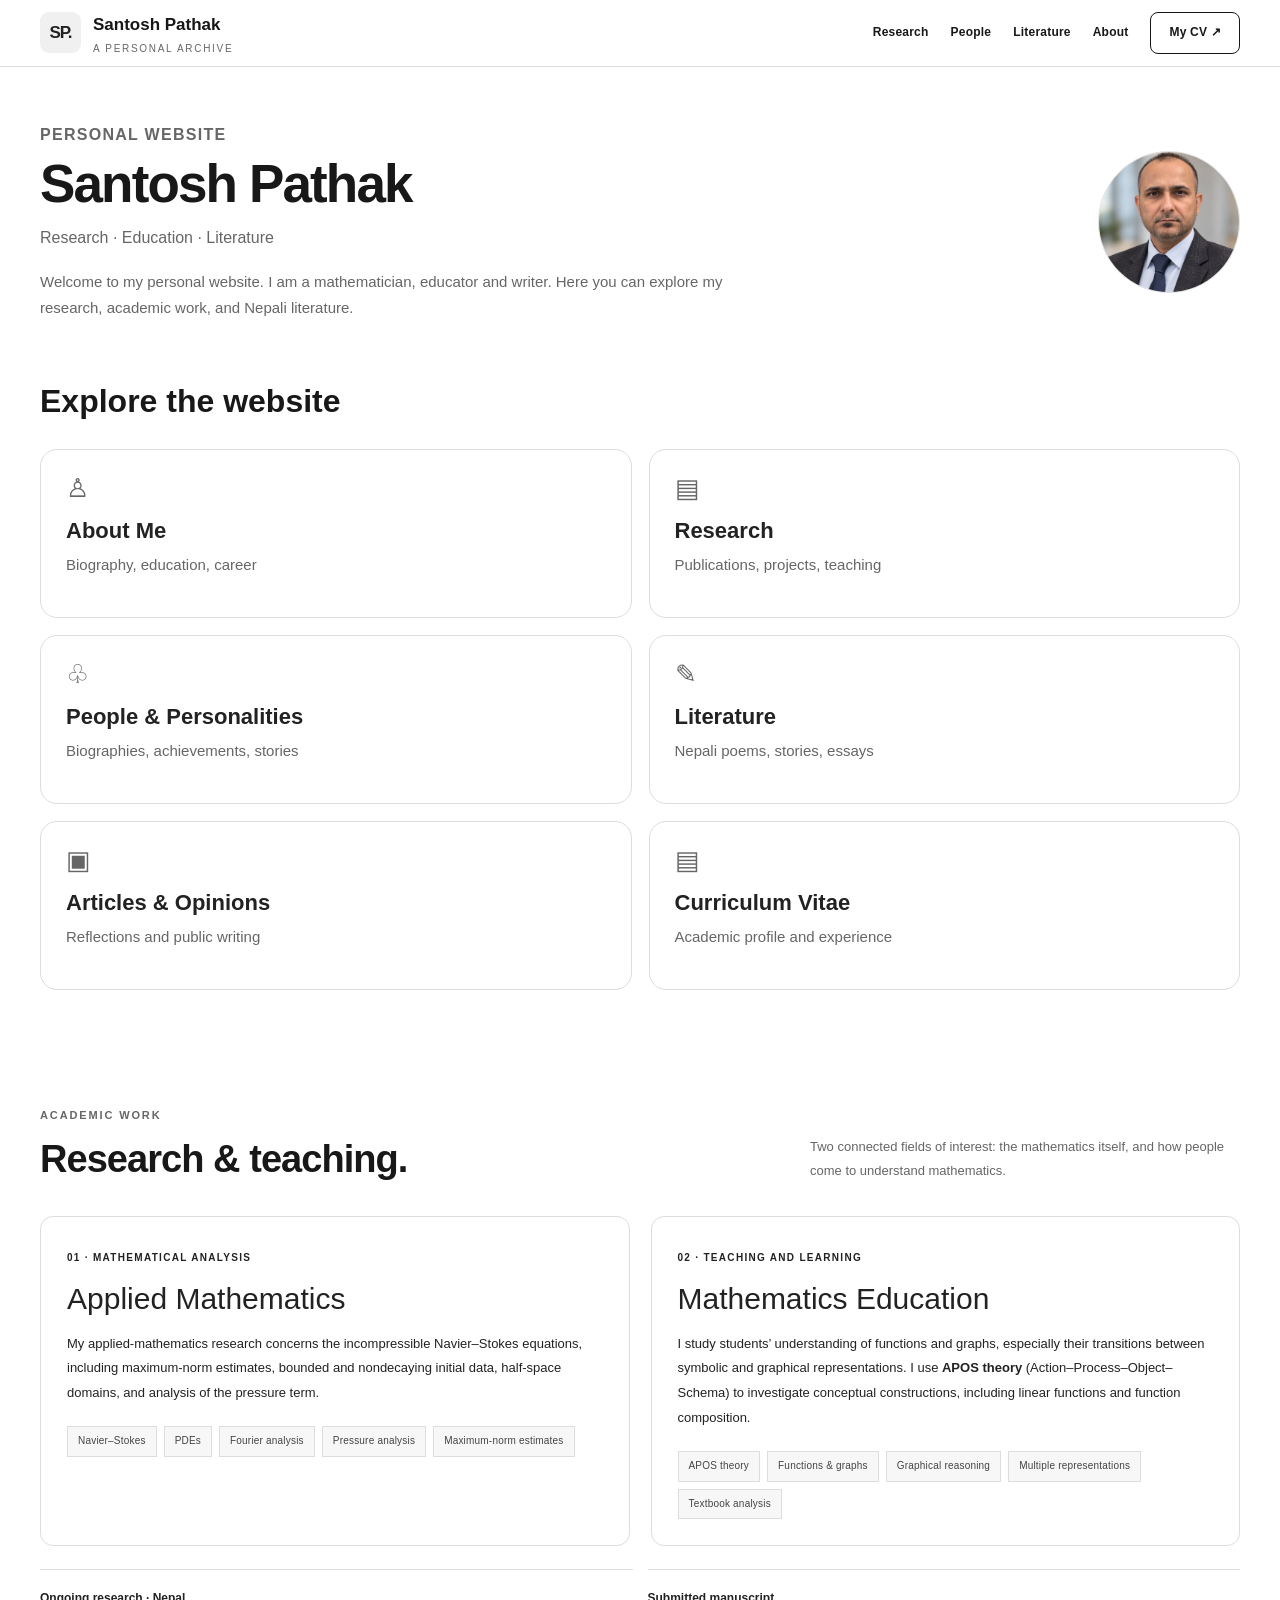
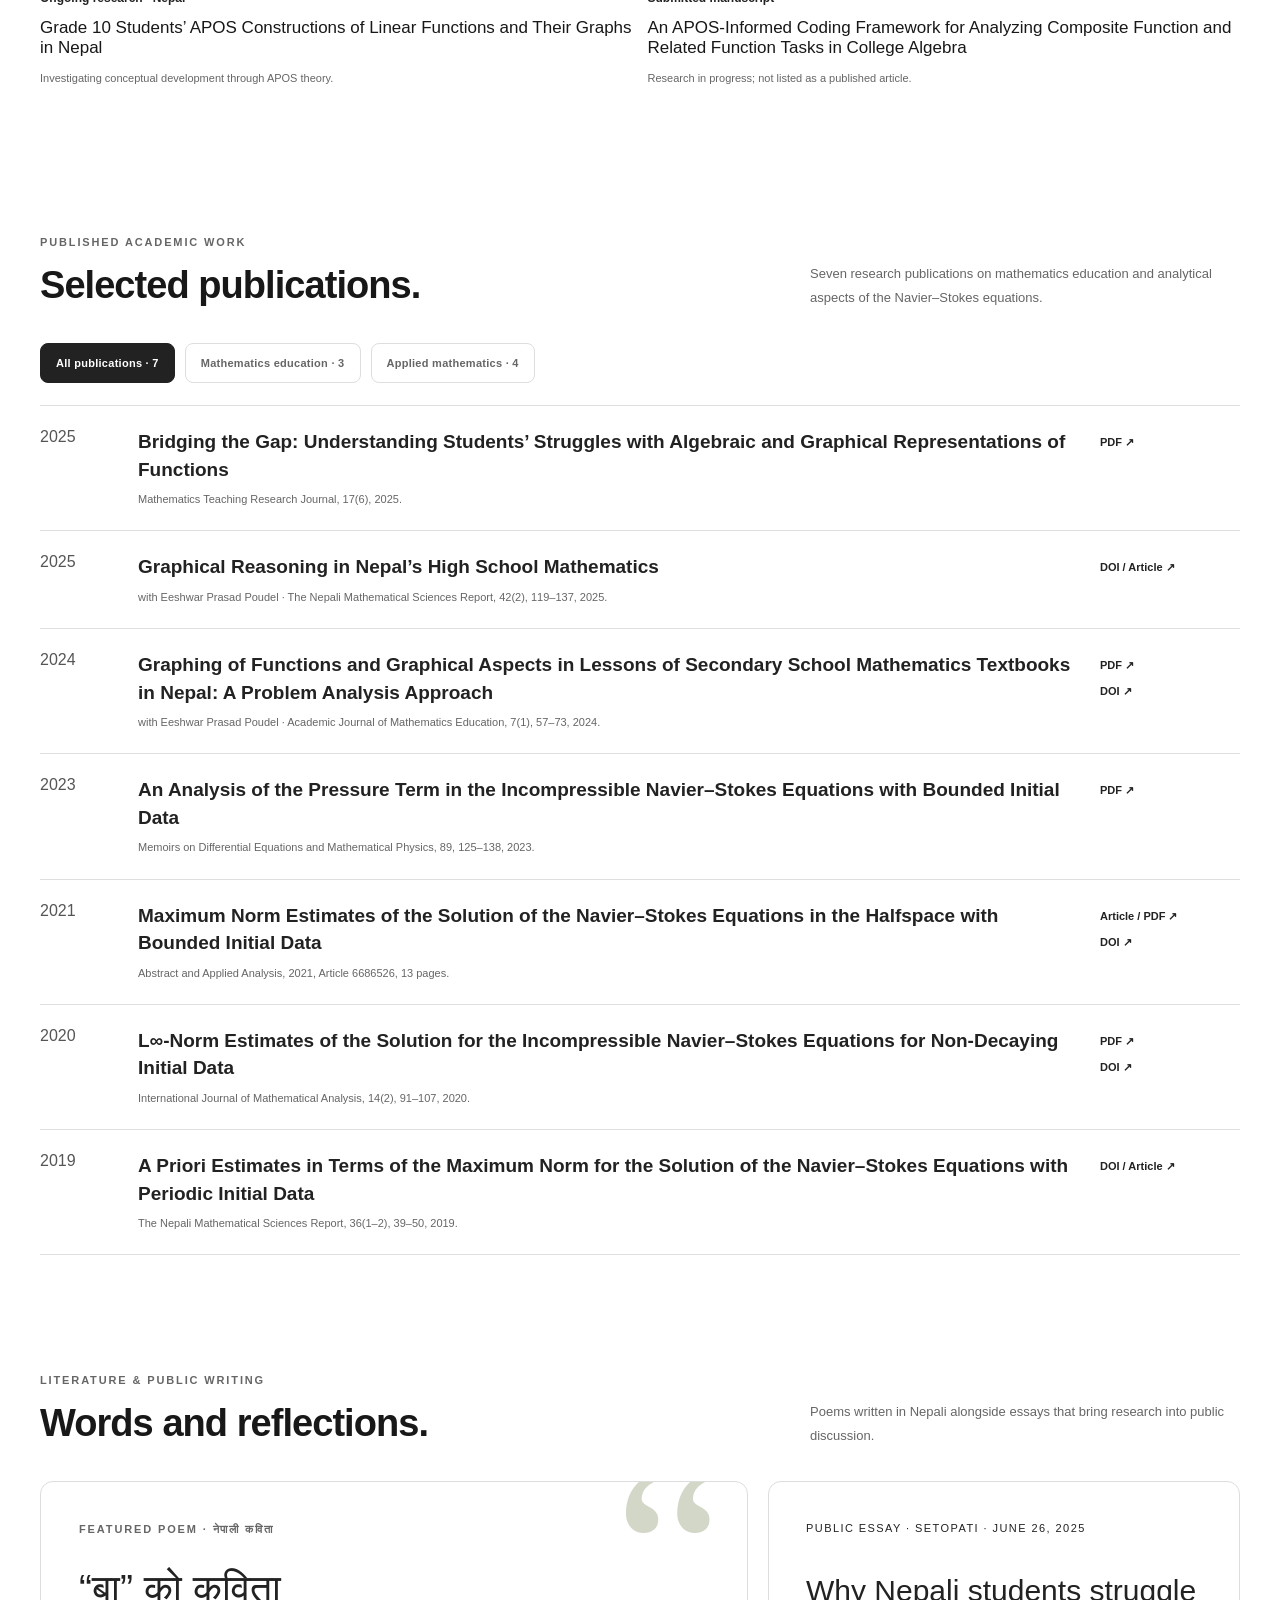
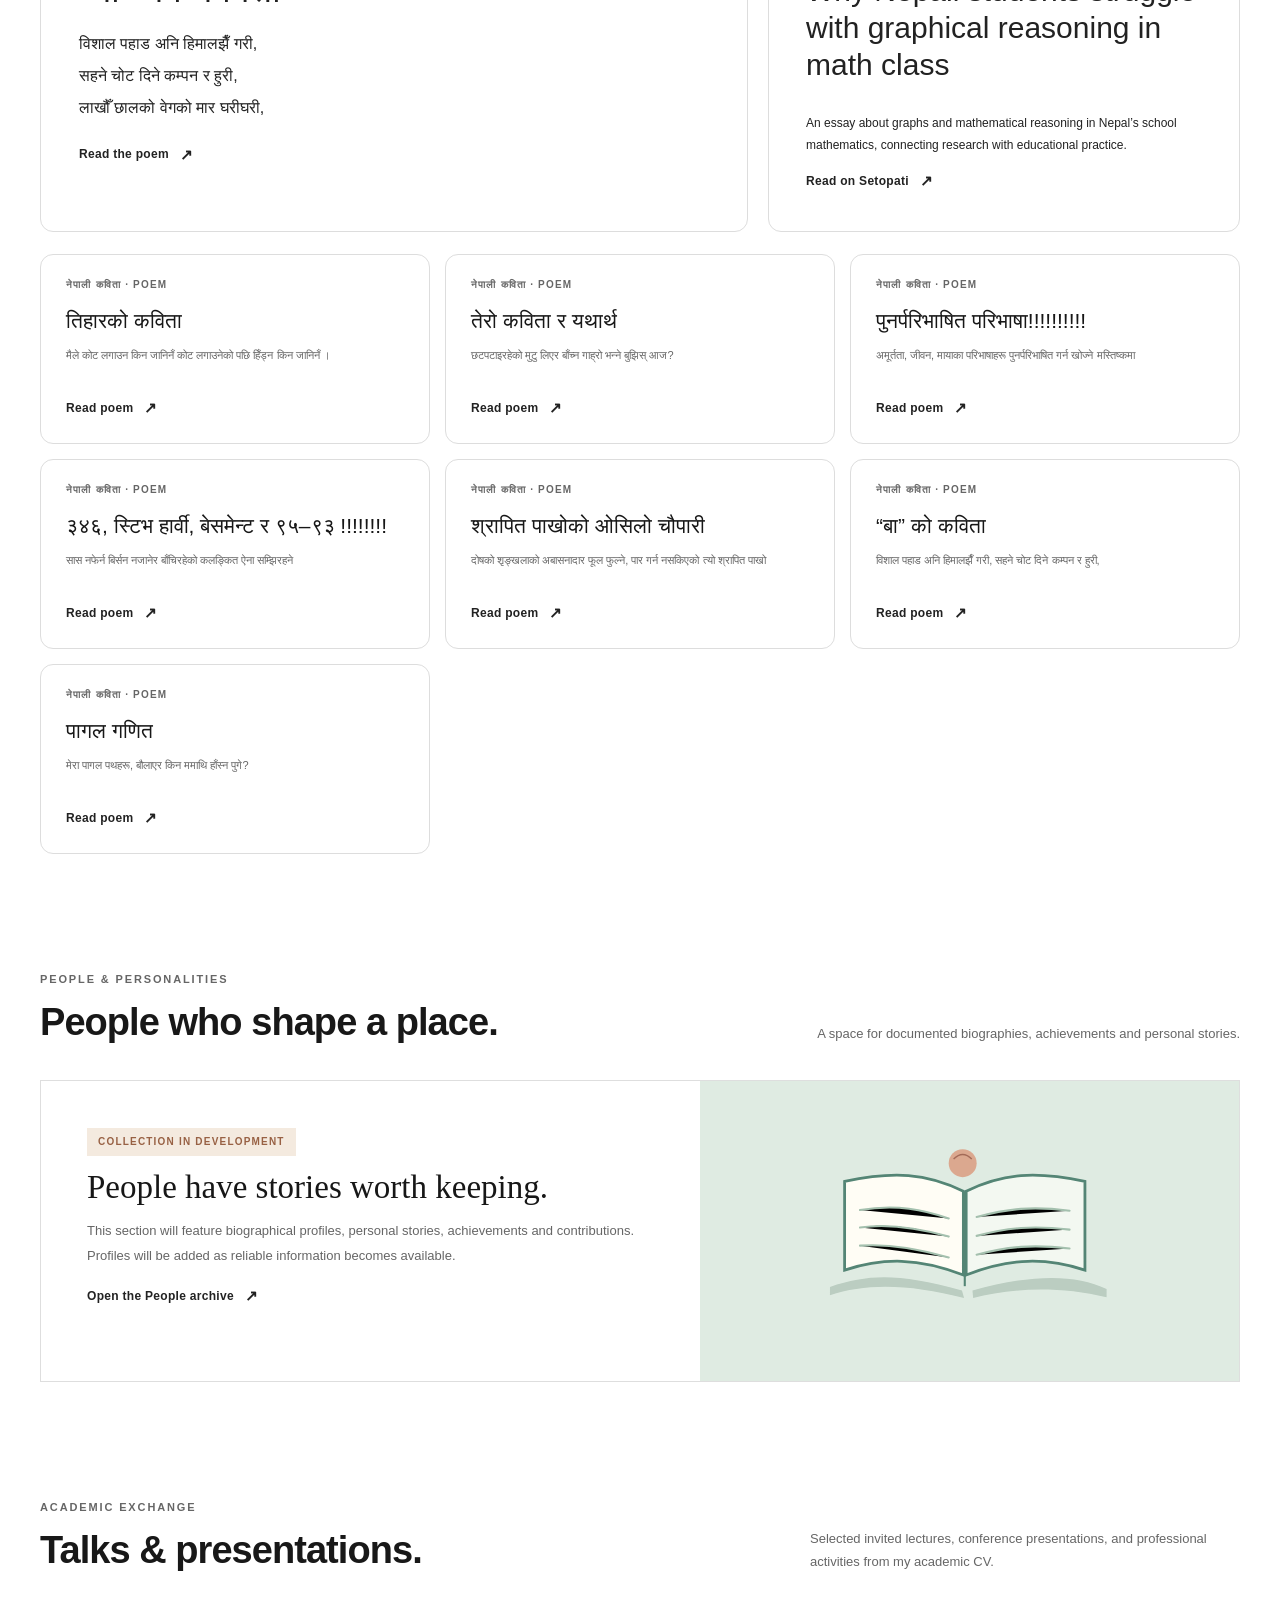
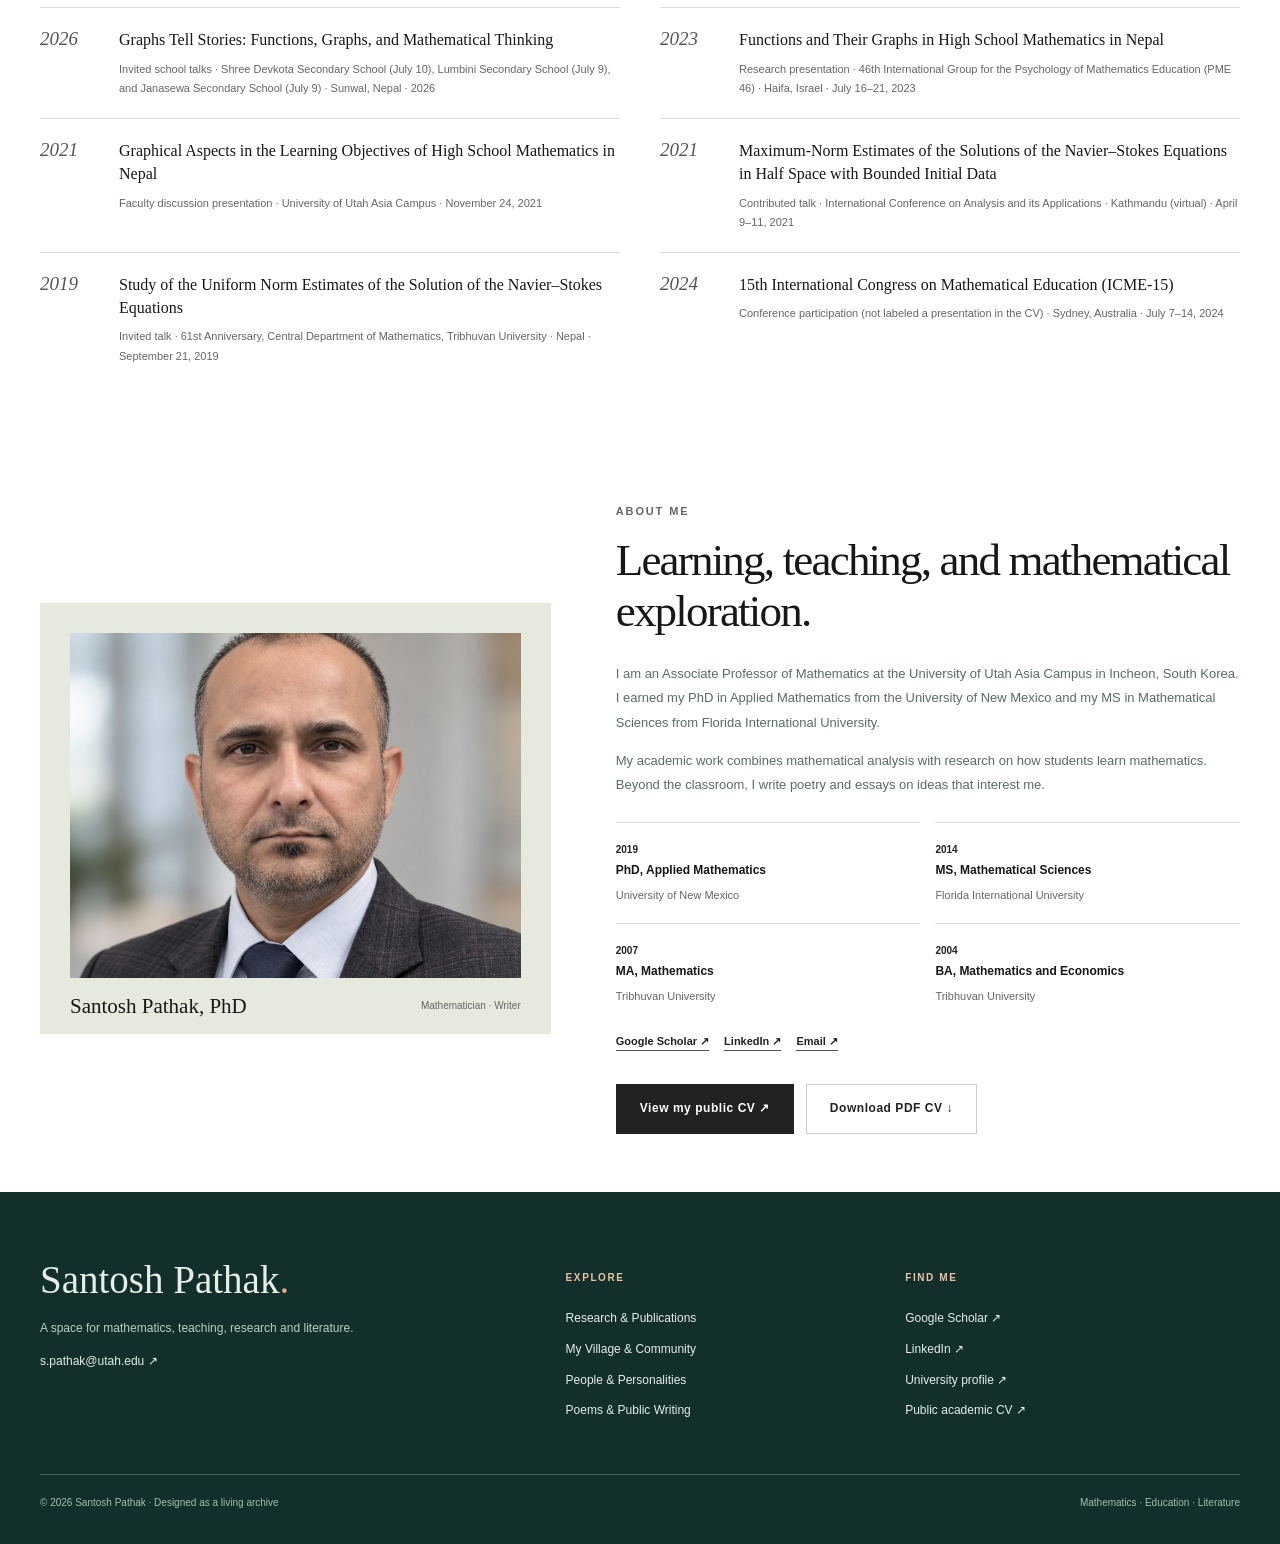
==== commit 5647b7a1: "Remove local roots and useful links content; simplify people section" ====
--- a/index.html
+++ b/index.html
@@ -1,14 +1,14 @@
-<!DOCTYPE html><html lang="en"><head><meta charset="UTF-8"><meta name="viewport" content="width=device-width, initial-scale=1"><meta name="color-scheme" content="light"><title>Santosh Pathak | Research, Education & Literature</title><meta name="description" content="Personal website of Santosh Pathak: mathematics research, APOS theory, publications, teaching and Nepali literature."><link rel="stylesheet" href="assets/style.css"></head><body><a class="skip" href="#main">Skip to content</a><div class="topline"><div class="wrap"><span>Mathematics <i class="dot"></i> Education <i class="dot"></i> Literature</span><span>Asamitola · Sunwal · Nepal</span></div></div><header class="site-head"><nav class="wrap nav" aria-label="Main navigation">
+<!DOCTYPE html><html lang="en"><head><meta charset="UTF-8"><meta name="viewport" content="width=device-width, initial-scale=1"><meta name="color-scheme" content="light"><title>Santosh Pathak | Research, Education & Literature</title><meta name="description" content="Personal website of Santosh Pathak: mathematics research, APOS theory, publications, teaching and Nepali literature."><link rel="stylesheet" href="assets/style.css"></head><body><a class="skip" href="#main">Skip to content</a><div class="topline"><div class="wrap"><span>Mathematics <i class="dot"></i> Education <i class="dot"></i> Literature</span><span>Academic work · Writing</span></div></div><header class="site-head"><nav class="wrap nav" aria-label="Main navigation">
 <a class="brand" href="index.html" aria-label="Santosh Pathak homepage"><span class="brand-mark">SP.</span><span><span class="brand-name">Santosh Pathak</span><small class="brand-caption">A personal archive</small></span></a>
 <button type="button" class="menu-toggle" aria-label="Toggle menu" aria-controls="site-menu" aria-expanded="false">☰</button>
 <div class="navlinks" id="site-menu"><a href="index.html#research">Research</a><a href="index.html#people">People</a><a href="index.html#writing">Literature</a><a href="index.html#about">About</a><a href="cv.html" class="nav-cta">My CV ↗</a></div>
 </nav></header><main id="main">
-<section class="simple-intro" id="top"><div class="wrap simple-intro-inner"><div><p class="simple-eyebrow">Personal website</p><h1>Santosh Pathak</h1><p>Research · Education · Literature</p><p class="simple-lead">Welcome to my personal website. I am a mathematician, educator and writer. Here you can explore my research, Nepali literature, and information about Asamitola, Sunwal Municipality, and Nawalparasi West.</p></div><img src="assets/santosh-portrait.jpg" alt="Santosh Pathak" loading="eager"></div></section>
+<section class="simple-intro" id="top"><div class="wrap simple-intro-inner"><div><p class="simple-eyebrow">Personal website</p><h1>Santosh Pathak</h1><p>Research · Education · Literature</p><p class="simple-lead">Welcome to my personal website. I am a mathematician, educator and writer. Here you can explore my research, academic work, and Nepali literature.</p></div><img src="assets/santosh-portrait.jpg" alt="Santosh Pathak" loading="eager"></div></section>
 <section class="section simple-explore" id="explore"><div class="wrap"><h2>Explore the website</h2><div class="simple-grid"><a class="simple-tile" href="#about"><span class="simple-icon" aria-hidden="true">♙</span><strong>About Me</strong><span>Biography, education, career</span></a><a class="simple-tile" href="#research"><span class="simple-icon" aria-hidden="true">▤</span><strong>Research</strong><span>Publications, projects, teaching</span></a><a class="simple-tile" href="people/index.html"><span class="simple-icon" aria-hidden="true">♧</span><strong>People &amp; Personalities</strong><span>Biographies, achievements, stories</span></a><a class="simple-tile" href="#writing"><span class="simple-icon" aria-hidden="true">✎</span><strong>Literature</strong><span>Nepali poems, stories, essays</span></a><a class="simple-tile" href="#writing"><span class="simple-icon" aria-hidden="true">▣</span><strong>Articles &amp; Opinions</strong><span>Reflections and public writing</span></a><a class="simple-tile" href="cv.html"><span class="simple-icon" aria-hidden="true">▤</span><strong>Curriculum Vitae</strong><span>Academic profile and experience</span></a></div></div></section>
 <section class="section alt" id="research"><div class="wrap"><div class="section-title"><div><div class="kicker">Academic work</div><h2>Research & teaching.</h2></div><p>Two connected fields of interest: the mathematics itself, and how people come to understand mathematics.</p></div><div class="two-up"><div class="research-card"><small>01 · Mathematical analysis</small><h3>Applied Mathematics</h3><p>My applied-mathematics research concerns the incompressible Navier–Stokes equations, including maximum-norm estimates, bounded and nondecaying initial data, half-space domains, and analysis of the pressure term.</p><div class="tags"><span class="tag">Navier–Stokes</span><span class="tag">PDEs</span><span class="tag">Fourier analysis</span><span class="tag">Pressure analysis</span><span class="tag">Maximum-norm estimates</span></div></div><div class="research-card alt-card"><small>02 · Teaching and learning</small><h3>Mathematics Education</h3><p>I study students’ understanding of functions and graphs, especially their transitions between symbolic and graphical representations. I use <strong>APOS theory</strong> (Action–Process–Object–Schema) to investigate conceptual constructions, including linear functions and function composition.</p><div class="tags"><span class="tag">APOS theory</span><span class="tag">Functions & graphs</span><span class="tag">Graphical reasoning</span><span class="tag">Multiple representations</span><span class="tag">Textbook analysis</span></div></div></div><div class="project-note"><div><b>Ongoing research · Nepal</b><strong>Grade 10 Students’ APOS Constructions of Linear Functions and Their Graphs in Nepal</strong><p>Investigating conceptual development through APOS theory.</p></div><div><b>Submitted manuscript</b><strong>An APOS-Informed Coding Framework for Analyzing Composite Function and Related Function Tasks in College Algebra</strong><p>Research in progress; not listed as a published article.</p></div></div></div></section>
 <section class="section" id="publications"><div class="wrap"><div class="section-title"><div><div class="kicker">Published academic work</div><h2>Selected publications.</h2></div><p>Seven research publications on mathematics education and analytical aspects of the Navier–Stokes equations.</p></div><div class="pub-toolbar" role="group" aria-label="Filter publications"><button class="filter active" type="button" data-publication-filter="all" aria-pressed="true">All publications · 7</button><button class="filter" type="button" data-publication-filter="education" aria-pressed="false">Mathematics education · 3</button><button class="filter" type="button" data-publication-filter="applied" aria-pressed="false">Applied mathematics · 4</button></div><div class="pub-list"><article class="pub-item" data-pub-category="education"><span class="year">2025</span><div><h3>Bridging the Gap: Understanding Students’ Struggles with Algebraic and Graphical Representations of Functions</h3><p>Mathematics Teaching Research Journal, 17(6), 2025.</p></div><div><a target="_blank" rel="noopener noreferrer" href="https://s3.amazonaws.com/files.commons.gc.cuny.edu/wp-content/blogs.dir/34462/files/2026/01/14.-Pathak-vol17no6.pdf">PDF ↗</a></div></article><article class="pub-item" data-pub-category="education"><span class="year">2025</span><div><h3>Graphical Reasoning in Nepal’s High School Mathematics</h3><p>with Eeshwar Prasad Poudel · The Nepali Mathematical Sciences Report, 42(2), 119–137, 2025.</p></div><div><a target="_blank" rel="noopener noreferrer" href="https://doi.org/10.3126/nmsr.v42i2.88545">DOI / Article ↗</a></div></article><article class="pub-item" data-pub-category="education"><span class="year">2024</span><div><h3>Graphing of Functions and Graphical Aspects in Lessons of Secondary School Mathematics Textbooks in Nepal: A Problem Analysis Approach</h3><p>with Eeshwar Prasad Poudel · Academic Journal of Mathematics Education, 7(1), 57–73, 2024.</p></div><div><a target="_blank" rel="noopener noreferrer" href="https://nepjol.info/index.php/ajme/article/download/81459/62437/236606">PDF ↗</a><br><a target="_blank" rel="noopener noreferrer" href="https://doi.org/10.3126/ajme.v7i1.81459">DOI ↗</a></div></article><article class="pub-item" data-pub-category="applied"><span class="year">2023</span><div><h3>An Analysis of the Pressure Term in the Incompressible Navier–Stokes Equations with Bounded Initial Data</h3><p>Memoirs on Differential Equations and Mathematical Physics, 89, 125–138, 2023.</p></div><div><a target="_blank" rel="noopener noreferrer" href="https://rmi.tsu.ge/jeomj/memoirs/vol89/vol89-8.pdf">PDF ↗</a></div></article><article class="pub-item" data-pub-category="applied"><span class="year">2021</span><div><h3>Maximum Norm Estimates of the Solution of the Navier–Stokes Equations in the Halfspace with Bounded Initial Data</h3><p>Abstract and Applied Analysis, 2021, Article 6686526, 13 pages.</p></div><div><a target="_blank" rel="noopener noreferrer" href="https://onlinelibrary.wiley.com/doi/10.1155/2021/6686526">Article / PDF ↗</a><br><a target="_blank" rel="noopener noreferrer" href="https://doi.org/10.1155/2021/6686526">DOI ↗</a></div></article><article class="pub-item" data-pub-category="applied"><span class="year">2020</span><div><h3>L∞-Norm Estimates of the Solution for the Incompressible Navier–Stokes Equations for Non-Decaying Initial Data</h3><p>International Journal of Mathematical Analysis, 14(2), 91–107, 2020.</p></div><div><a target="_blank" rel="noopener noreferrer" href="https://www.m-hikari.com/ijma/ijma-2020/ijma-1-4-2020/p/pathakIJMA1-4-2020.pdf">PDF ↗</a><br><a target="_blank" rel="noopener noreferrer" href="https://doi.org/10.12988/ijma.2020.91285">DOI ↗</a></div></article><article class="pub-item" data-pub-category="applied"><span class="year">2019</span><div><h3>A Priori Estimates in Terms of the Maximum Norm for the Solution of the Navier–Stokes Equations with Periodic Initial Data</h3><p>The Nepali Mathematical Sciences Report, 36(1–2), 39–50, 2019.</p></div><div><a target="_blank" rel="noopener noreferrer" href="https://doi.org/10.3126/nmsr.v36i1-2.29969">DOI / Article ↗</a></div></article></div></div></section>
 <section class="section alt" id="writing"><div class="wrap"><div class="section-title"><div><div class="kicker">Literature & public writing</div><h2>Words and reflections.</h2></div><p>Poems written in Nepali alongside essays that bring research into public discussion.</p></div><div class="writing-feature"><a class="featured-poem" href="literature/baa-ko-kavita.html"><div class="kicker">Featured poem · नेपाली कविता</div><h3 lang="ne">“बा” को कविता</h3><p lang="ne">विशाल पहाड अनि हिमालझैँ गरी,<br>सहने चोट दिने कम्पन र हुरी,<br>लाखौँ छालको वेगको मार घरीघरी,</p><span class="arrow-link">Read the poem</span></a><div class="article-feature"><small>Public essay · Setopati · June 26, 2025</small><h3>Why Nepali students struggle with graphical reasoning in math class</h3><p>An essay about graphs and mathematical reasoning in Nepal’s school mathematics, connecting research with educational practice.</p><a class="arrow-link" target="_blank" rel="noopener noreferrer" href="https://en.setopati.com/blog/164807">Read on Setopati</a></div></div><div class="poem-grid"><a class="poem-card" href="literature/tiharko-kavita.html"><small>नेपाली कविता · Poem</small><h3 lang="ne">तिहारको कविता</h3><p lang="ne">मैले कोट लगाउन किन जानिनँ कोट लगाउनेको पछि हिँड्न किन जानिनँ ।</p><span class="arrow-link">Read poem</span></a><a class="poem-card" href="literature/tero-kavita-ra-yathartha.html"><small>नेपाली कविता · Poem</small><h3 lang="ne">तेरो कविता र यथार्थ</h3><p lang="ne">छटपटाइरहेको मुटु लिएर बाँच्न गाह्रो भन्ने बुझिस् आज?</p><span class="arrow-link">Read poem</span></a><a class="poem-card" href="literature/punarparibhashit-paribhasha.html"><small>नेपाली कविता · Poem</small><h3 lang="ne">पुनर्परिभाषित परिभाषा!!!!!!!!!!</h3><p lang="ne">अमूर्तता, जीवन, मायाका परिभाषाहरू पुनर्परिभाषित गर्न खोज्ने मस्तिष्कमा</p><span class="arrow-link">Read poem</span></a><a class="poem-card" href="literature/346-steve-harvey-basement-95-93.html"><small>नेपाली कविता · Poem</small><h3 lang="ne">३४६, स्टिभ हार्वी, बेसमेन्ट र ९५–९३ !!!!!!!!</h3><p lang="ne">सास नफेर्न बिर्सन नजानेर बाँचिरहेको कलङ्कित ऐना सम्झिरहने</p><span class="arrow-link">Read poem</span></a><a class="poem-card" href="literature/shrapit-pakhoko-osilo-chautari.html"><small>नेपाली कविता · Poem</small><h3 lang="ne">श्रापित पाखोको ओसिलो चौपारी</h3><p lang="ne">दोषको शृङ्खलाको अबासनादार फूल फुल्ने, पार गर्न नसकिएको त्यो श्रापित पाखो</p><span class="arrow-link">Read poem</span></a><a class="poem-card" href="literature/baa-ko-kavita.html"><small>नेपाली कविता · Poem</small><h3 lang="ne">“बा” को कविता</h3><p lang="ne">विशाल पहाड अनि हिमालझैँ गरी, सहने चोट दिने कम्पन र हुरी,</p><span class="arrow-link">Read poem</span></a><a class="poem-card" href="literature/pagal-ganit.html"><small>नेपाली कविता · Poem</small><h3 lang="ne">पागल गणित</h3><p lang="ne">मेरा पागल पथहरू, बौलाएर किन ममाथि हाँस्न पुगे?</p><span class="arrow-link">Read poem</span></a></div></div></section>
-<section class="section" id="people"><div class="wrap"><div class="section-title"><div><div class="kicker">People & personalities</div><h2>People who shape a place.</h2></div><p>A space for documented biographies, achievements and personal stories.</p></div><div class="people-box"><div><span class="future-label">Collection in development</span><h3>Every community has stories worth keeping.</h3><p>This section will feature people and personalities from Asamitola, Sunwal and the wider district — their work, memories, achievements and contributions. Profiles will be added as information becomes available and can be verified.</p><a class="arrow-link" href="people/index.html">Open the People archive</a></div><div class="people-art"><svg viewBox="0 0 480 290" role="img" aria-label="Illustration of an open book and community"><path d="M40 226c58-19 99-19 189 5l3 11c-76-20-140-22-192-4Z" fill="#bbcdc1"/><path d="M244 231c84-23 146-24 192-2v12c-69-17-139-13-191 1Z" fill="#bbcdc1"/><path d="M231 209c-64-25-115-25-170-7V75c70-15 117-12 170 14Z" fill="#fffdf5" stroke="#548575" stroke-width="4"/><path d="M235 209c64-25 115-25 170-7V75c-70-15-117-12-170 14Z" fill="#f3f8f1" stroke="#548575" stroke-width="4"/><path d="M233 89v136" stroke="#548575" stroke-width="3"/><g stroke="#a4c0ae" stroke-width="3" stroke-linecap="round"><path d="M83 116c53-9 92 0 127 12m-127 13c40-6 81 0 127 13m-127 13c47-3 88 6 127 17m40-58c45-12 79-16 133-9m-133 36c45-12 80-15 133-9m-133 36c45-12 80-15 133-9"/></g><circle cx="230" cy="49" r="20" fill="#dba88f"/><path d="M217 43q13-13 26 0" fill="none" stroke="#a36b58" stroke-width="2"/></svg></div></div></div></section>
+<section class="section" id="people"><div class="wrap"><div class="section-title"><div><div class="kicker">People & personalities</div><h2>People who shape a place.</h2></div><p>A space for documented biographies, achievements and personal stories.</p></div><div class="people-box"><div><span class="future-label">Collection in development</span><h3>People have stories worth keeping.</h3><p>This section will feature biographical profiles, personal stories, achievements and contributions. Profiles will be added as reliable information becomes available.</p><a class="arrow-link" href="people/index.html">Open the People archive</a></div><div class="people-art"><svg viewBox="0 0 480 290" role="img" aria-label="Illustration of an open book and community"><path d="M40 226c58-19 99-19 189 5l3 11c-76-20-140-22-192-4Z" fill="#bbcdc1"/><path d="M244 231c84-23 146-24 192-2v12c-69-17-139-13-191 1Z" fill="#bbcdc1"/><path d="M231 209c-64-25-115-25-170-7V75c70-15 117-12 170 14Z" fill="#fffdf5" stroke="#548575" stroke-width="4"/><path d="M235 209c64-25 115-25 170-7V75c-70-15-117-12-170 14Z" fill="#f3f8f1" stroke="#548575" stroke-width="4"/><path d="M233 89v136" stroke="#548575" stroke-width="3"/><g stroke="#a4c0ae" stroke-width="3" stroke-linecap="round"><path d="M83 116c53-9 92 0 127 12m-127 13c40-6 81 0 127 13m-127 13c47-3 88 6 127 17m40-58c45-12 79-16 133-9m-133 36c45-12 80-15 133-9m-133 36c45-12 80-15 133-9"/></g><circle cx="230" cy="49" r="20" fill="#dba88f"/><path d="M217 43q13-13 26 0" fill="none" stroke="#a36b58" stroke-width="2"/></svg></div></div></div></section>
 <section class="section alt" id="presentations"><div class="wrap"><div class="section-title"><div><div class="kicker">Academic exchange</div><h2>Talks & presentations.</h2></div><p>Selected invited lectures, conference presentations, and professional activities from my academic CV.</p></div><div class="talks"><article class="talk"><div class="year">2026</div><div><h3>Graphs Tell Stories: Functions, Graphs, and Mathematical Thinking</h3><p>Invited school talks · Shree Devkota Secondary School (July 10), Lumbini Secondary School (July 9), and Janasewa Secondary School (July 9) · Sunwal, Nepal · 2026</p></div></article><article class="talk"><div class="year">2023</div><div><h3>Functions and Their Graphs in High School Mathematics in Nepal</h3><p>Research presentation · 46th International Group for the Psychology of Mathematics Education (PME 46) · Haifa, Israel · July 16–21, 2023</p></div></article><article class="talk"><div class="year">2021</div><div><h3>Graphical Aspects in the Learning Objectives of High School Mathematics in Nepal</h3><p>Faculty discussion presentation · University of Utah Asia Campus · November 24, 2021</p></div></article><article class="talk"><div class="year">2021</div><div><h3>Maximum-Norm Estimates of the Solutions of the Navier–Stokes Equations in Half Space with Bounded Initial Data</h3><p>Contributed talk · International Conference on Analysis and its Applications · Kathmandu (virtual) · April 9–11, 2021</p></div></article><article class="talk"><div class="year">2019</div><div><h3>Study of the Uniform Norm Estimates of the Solution of the Navier–Stokes Equations</h3><p>Invited talk · 61st Anniversary, Central Department of Mathematics, Tribhuvan University · Nepal · September 21, 2019</p></div></article><article class="talk"><div class="year">2024</div><div><h3>15th International Congress on Mathematical Education (ICME-15)</h3><p>Conference participation (not labeled a presentation in the CV) · Sydney, Australia · July 7–14, 2024</p></div></article></div></div></section>
 <section class="section alt" id="about"><div class="wrap"><div class="about-panel"><div class="about-profile"><img src="assets/santosh-portrait.jpg" loading="lazy" alt="Santosh Pathak"><div class="profile-foot"><strong>Santosh Pathak, PhD</strong><span>Mathematician · Writer</span></div></div><div><div class="kicker">About me</div><h2>Learning, teaching, and mathematical exploration.</h2><p>I am an Associate Professor of Mathematics at the University of Utah Asia Campus in Incheon, South Korea. I earned my PhD in Applied Mathematics from the University of New Mexico and my MS in Mathematical Sciences from Florida International University.</p><p>My academic work combines mathematical analysis with research on how students learn mathematics. Beyond the classroom, I write poetry and essays on ideas that interest me.</p><div class="edu-mini"><div><small>2019</small><b>PhD, Applied Mathematics</b><span>University of New Mexico</span></div><div><small>2014</small><b>MS, Mathematical Sciences</b><span>Florida International University</span></div><div><small>2007</small><b>MA, Mathematics</b><span>Tribhuvan University</span></div><div><small>2004</small><b>BA, Mathematics and Economics</b><span>Tribhuvan University</span></div></div><div class="profile-links"><a target="_blank" rel="noopener noreferrer" href="https://scholar.google.com/citations?user=DdUifkQAAAAJ">Google Scholar ↗</a><a target="_blank" rel="noopener noreferrer" href="https://www.linkedin.com/in/santosh-pathak-phd-15ba9660/">LinkedIn ↗</a><a href="mailto:s.pathak@utah.edu">Email ↗</a></div><div class="hero-buttons"><a class="btn" href="cv.html">View my public CV ↗</a><a class="btn light" href="cv.html" download>Download PDF CV ↓</a></div></div></div></div></section>
-</main><footer><div class="wrap"><div class="foot-grid"><div><div class="foot-brand">Santosh Pathak<span style="color:#e0a782">.</span></div><p>A space for mathematical ideas, teaching, research and literature.</p><a href="mailto:s.pathak@utah.edu">s.pathak@utah.edu ↗</a></div><div><h4>Explore</h4><a href="index.html#research">Research & Publications</a><a href="index.html#my-roots">My Village & Community</a><a href="people/index.html">People & Personalities</a><a href="index.html#writing">Poems & Public Writing</a></div><div><h4>Find me</h4><a target="_blank" rel="noopener noreferrer" href="https://scholar.google.com/citations?user=DdUifkQAAAAJ">Google Scholar ↗</a><a target="_blank" rel="noopener noreferrer" href="https://www.linkedin.com/in/santosh-pathak-phd-15ba9660/">LinkedIn ↗</a><a target="_blank" rel="noopener noreferrer" href="https://asiacampus.utah.edu/faculty-directory/santosh-pathak/">University profile ↗</a><a href="cv.html">Public academic CV ↗</a></div></div><div class="foot-lower"><div>© 2026 Santosh Pathak · Designed as a living archive</div><div>Mathematics · Education · Literature</div></div></div></footer><script defer src="assets/app.js"></script></body></html>+</main><footer><div class="wrap"><div class="foot-grid"><div><div class="foot-brand">Santosh Pathak<span style="color:#e0a782">.</span></div><p>A space for mathematics, teaching, research and literature.</p><a href="mailto:s.pathak@utah.edu">s.pathak@utah.edu ↗</a></div><div><h4>Explore</h4><a href="index.html#research">Research & Publications</a><a href="index.html#my-roots">My Village & Community</a><a href="people/index.html">People & Personalities</a><a href="index.html#writing">Poems & Public Writing</a></div><div><h4>Find me</h4><a target="_blank" rel="noopener noreferrer" href="https://scholar.google.com/citations?user=DdUifkQAAAAJ">Google Scholar ↗</a><a target="_blank" rel="noopener noreferrer" href="https://www.linkedin.com/in/santosh-pathak-phd-15ba9660/">LinkedIn ↗</a><a target="_blank" rel="noopener noreferrer" href="https://asiacampus.utah.edu/faculty-directory/santosh-pathak/">University profile ↗</a><a href="cv.html">Public academic CV ↗</a></div></div><div class="foot-lower"><div>© 2026 Santosh Pathak · Designed as a living archive</div><div>Mathematics · Education · Literature</div></div></div></footer><script defer src="assets/app.js"></script></body></html>
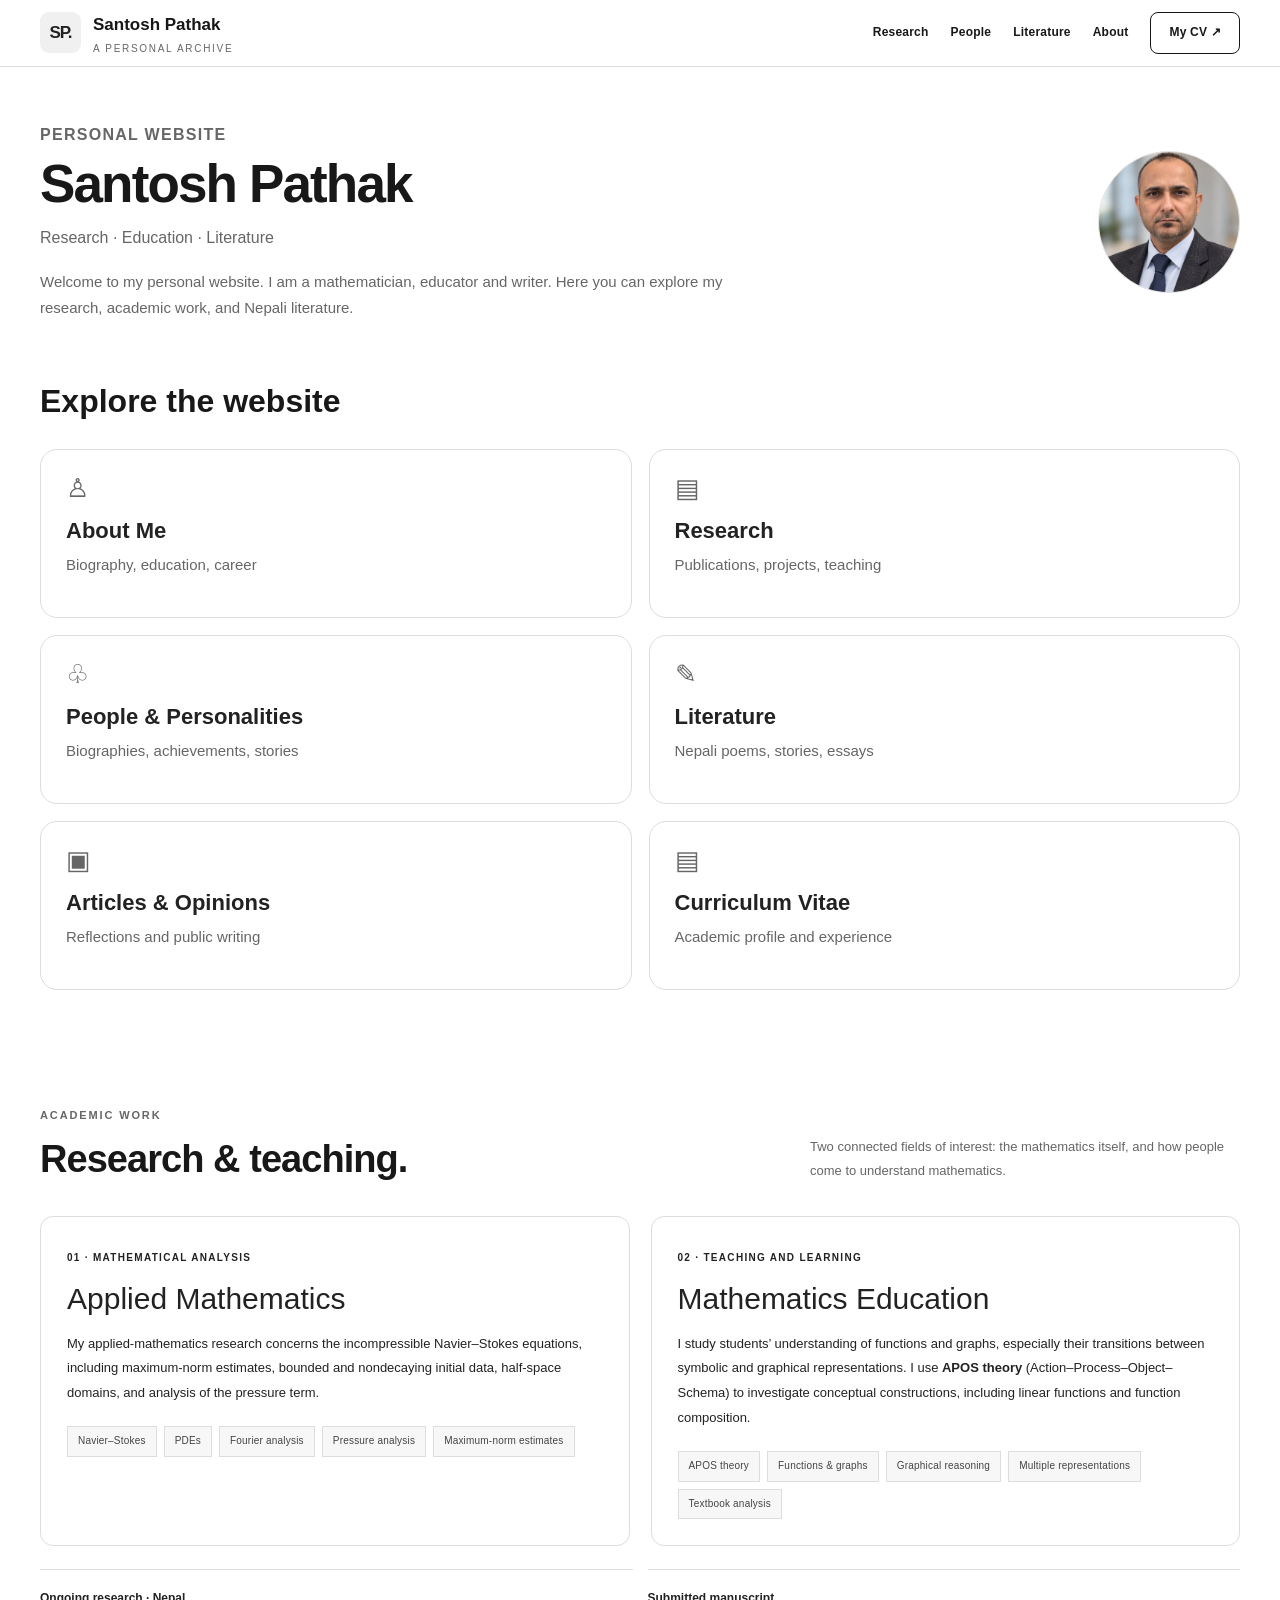
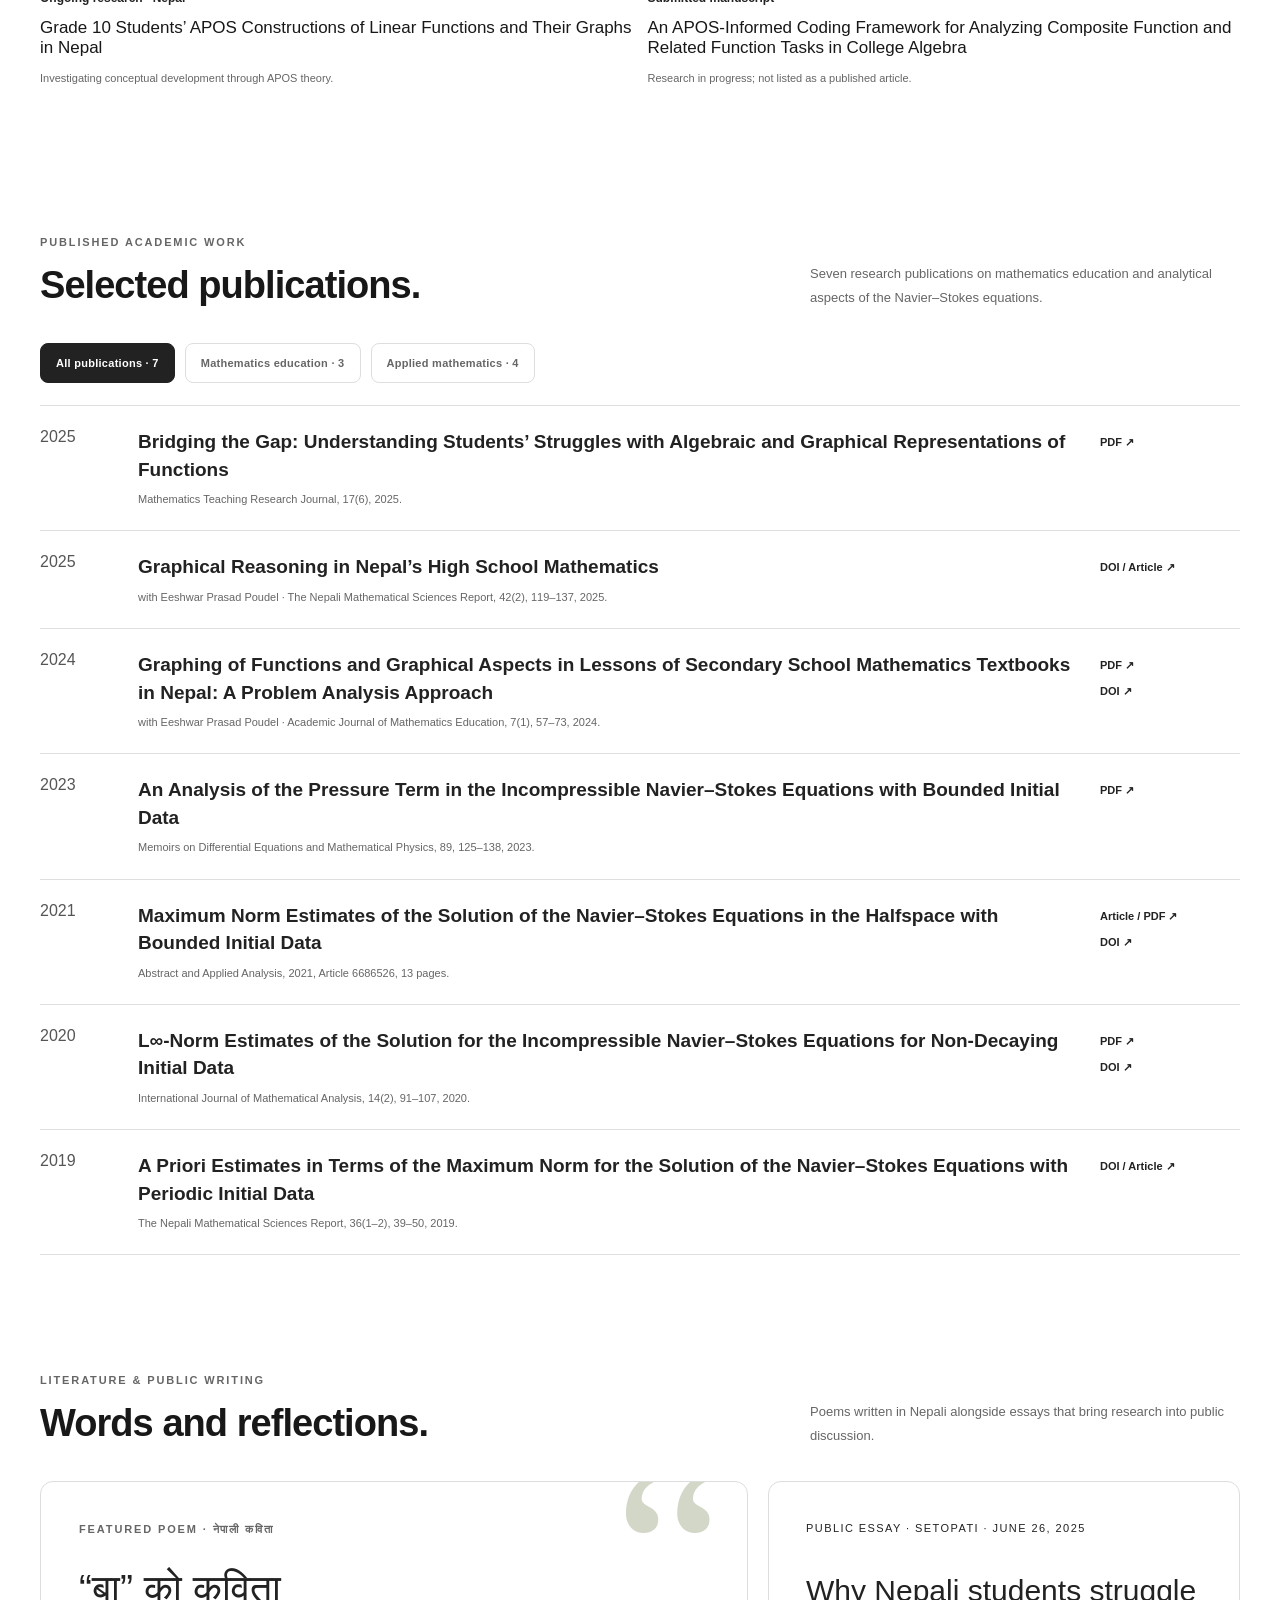
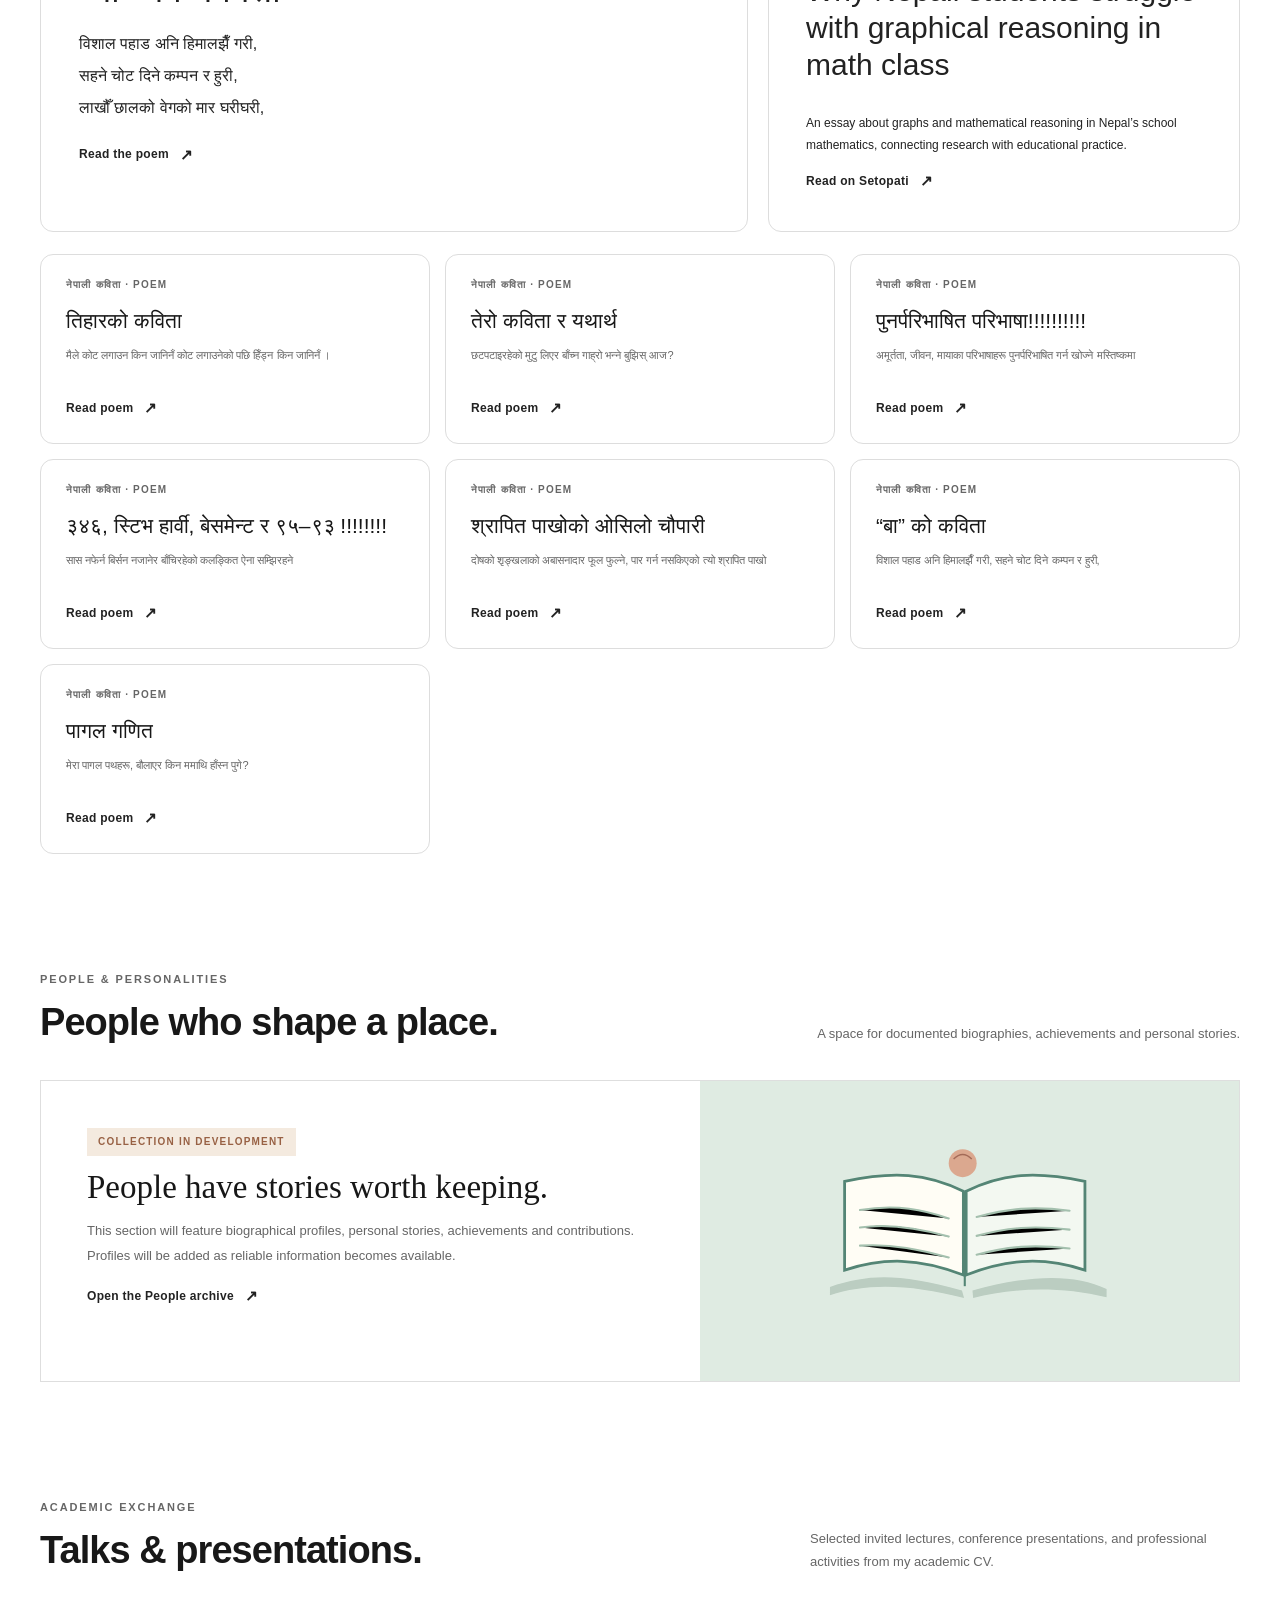
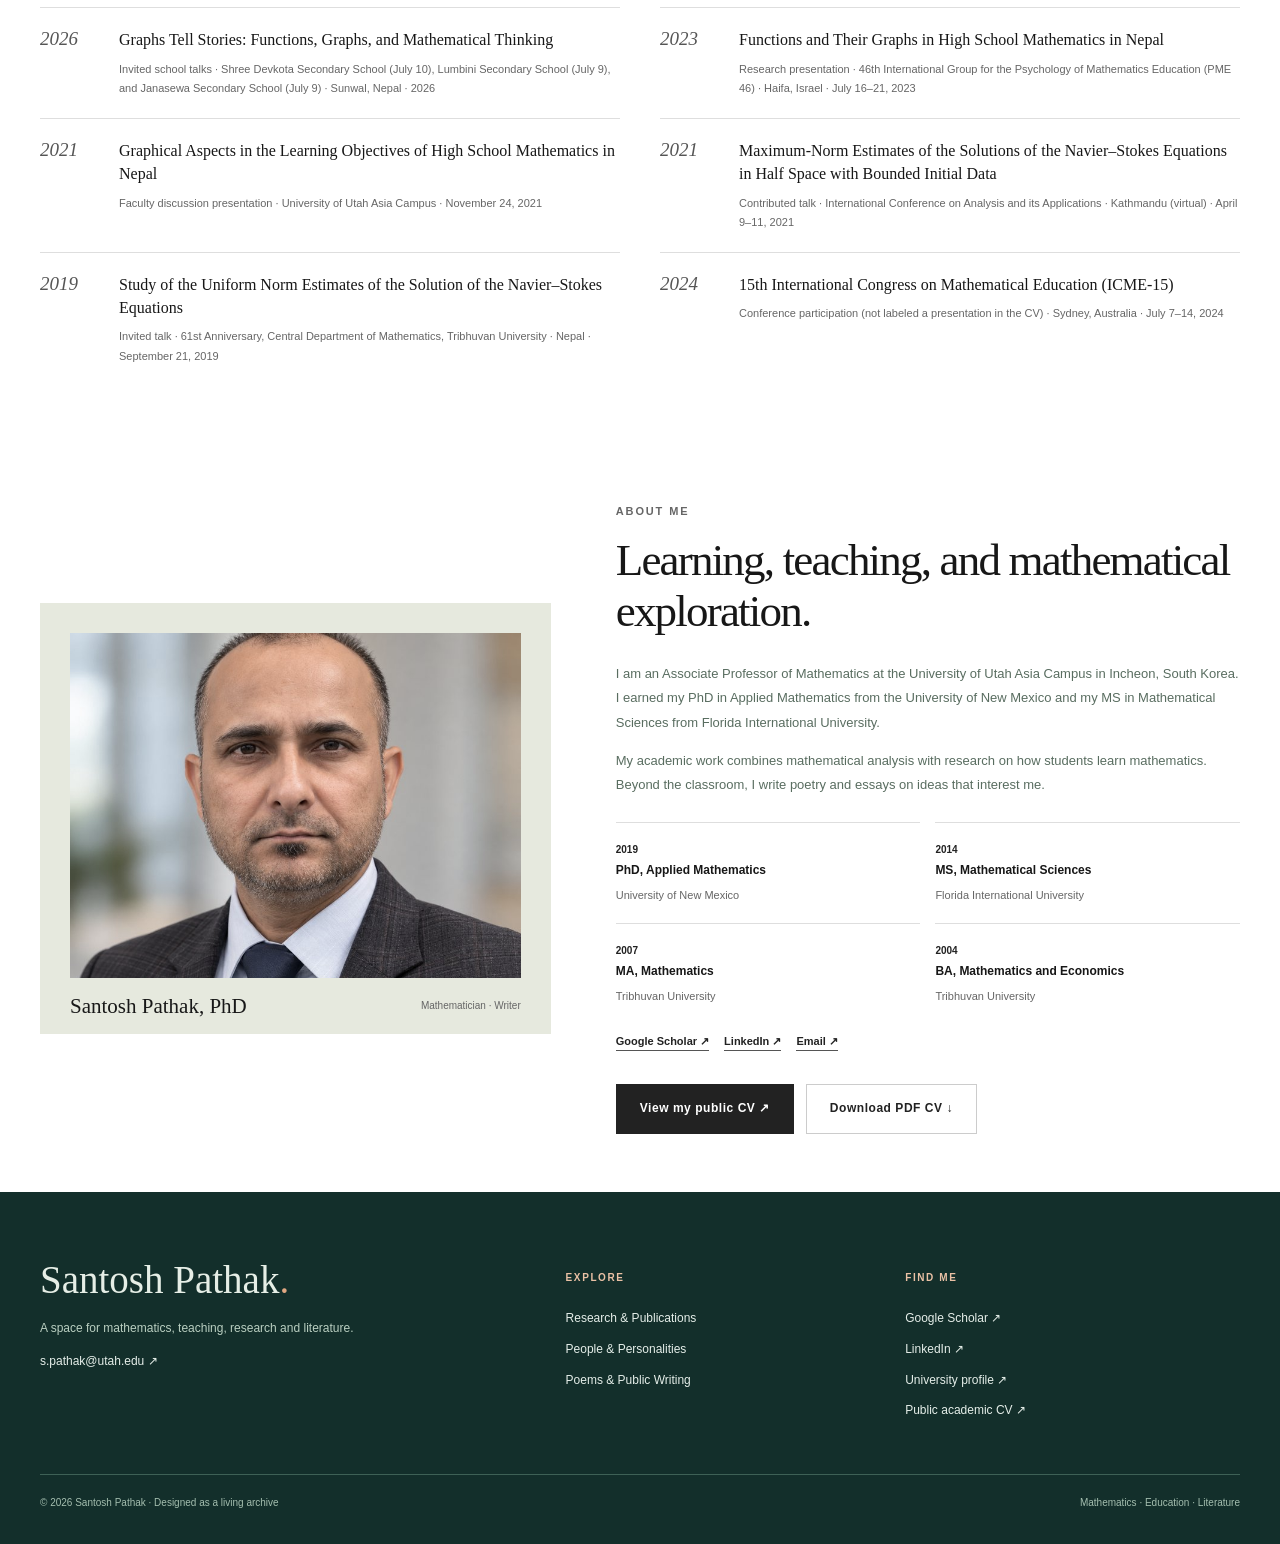
==== commit ede0464b: "Remove remaining footer link to local roots" ====
--- a/index.html
+++ b/index.html
@@ -11,4 +11,4 @@
 <section class="section" id="people"><div class="wrap"><div class="section-title"><div><div class="kicker">People & personalities</div><h2>People who shape a place.</h2></div><p>A space for documented biographies, achievements and personal stories.</p></div><div class="people-box"><div><span class="future-label">Collection in development</span><h3>People have stories worth keeping.</h3><p>This section will feature biographical profiles, personal stories, achievements and contributions. Profiles will be added as reliable information becomes available.</p><a class="arrow-link" href="people/index.html">Open the People archive</a></div><div class="people-art"><svg viewBox="0 0 480 290" role="img" aria-label="Illustration of an open book and community"><path d="M40 226c58-19 99-19 189 5l3 11c-76-20-140-22-192-4Z" fill="#bbcdc1"/><path d="M244 231c84-23 146-24 192-2v12c-69-17-139-13-191 1Z" fill="#bbcdc1"/><path d="M231 209c-64-25-115-25-170-7V75c70-15 117-12 170 14Z" fill="#fffdf5" stroke="#548575" stroke-width="4"/><path d="M235 209c64-25 115-25 170-7V75c-70-15-117-12-170 14Z" fill="#f3f8f1" stroke="#548575" stroke-width="4"/><path d="M233 89v136" stroke="#548575" stroke-width="3"/><g stroke="#a4c0ae" stroke-width="3" stroke-linecap="round"><path d="M83 116c53-9 92 0 127 12m-127 13c40-6 81 0 127 13m-127 13c47-3 88 6 127 17m40-58c45-12 79-16 133-9m-133 36c45-12 80-15 133-9m-133 36c45-12 80-15 133-9"/></g><circle cx="230" cy="49" r="20" fill="#dba88f"/><path d="M217 43q13-13 26 0" fill="none" stroke="#a36b58" stroke-width="2"/></svg></div></div></div></section>
 <section class="section alt" id="presentations"><div class="wrap"><div class="section-title"><div><div class="kicker">Academic exchange</div><h2>Talks & presentations.</h2></div><p>Selected invited lectures, conference presentations, and professional activities from my academic CV.</p></div><div class="talks"><article class="talk"><div class="year">2026</div><div><h3>Graphs Tell Stories: Functions, Graphs, and Mathematical Thinking</h3><p>Invited school talks · Shree Devkota Secondary School (July 10), Lumbini Secondary School (July 9), and Janasewa Secondary School (July 9) · Sunwal, Nepal · 2026</p></div></article><article class="talk"><div class="year">2023</div><div><h3>Functions and Their Graphs in High School Mathematics in Nepal</h3><p>Research presentation · 46th International Group for the Psychology of Mathematics Education (PME 46) · Haifa, Israel · July 16–21, 2023</p></div></article><article class="talk"><div class="year">2021</div><div><h3>Graphical Aspects in the Learning Objectives of High School Mathematics in Nepal</h3><p>Faculty discussion presentation · University of Utah Asia Campus · November 24, 2021</p></div></article><article class="talk"><div class="year">2021</div><div><h3>Maximum-Norm Estimates of the Solutions of the Navier–Stokes Equations in Half Space with Bounded Initial Data</h3><p>Contributed talk · International Conference on Analysis and its Applications · Kathmandu (virtual) · April 9–11, 2021</p></div></article><article class="talk"><div class="year">2019</div><div><h3>Study of the Uniform Norm Estimates of the Solution of the Navier–Stokes Equations</h3><p>Invited talk · 61st Anniversary, Central Department of Mathematics, Tribhuvan University · Nepal · September 21, 2019</p></div></article><article class="talk"><div class="year">2024</div><div><h3>15th International Congress on Mathematical Education (ICME-15)</h3><p>Conference participation (not labeled a presentation in the CV) · Sydney, Australia · July 7–14, 2024</p></div></article></div></div></section>
 <section class="section alt" id="about"><div class="wrap"><div class="about-panel"><div class="about-profile"><img src="assets/santosh-portrait.jpg" loading="lazy" alt="Santosh Pathak"><div class="profile-foot"><strong>Santosh Pathak, PhD</strong><span>Mathematician · Writer</span></div></div><div><div class="kicker">About me</div><h2>Learning, teaching, and mathematical exploration.</h2><p>I am an Associate Professor of Mathematics at the University of Utah Asia Campus in Incheon, South Korea. I earned my PhD in Applied Mathematics from the University of New Mexico and my MS in Mathematical Sciences from Florida International University.</p><p>My academic work combines mathematical analysis with research on how students learn mathematics. Beyond the classroom, I write poetry and essays on ideas that interest me.</p><div class="edu-mini"><div><small>2019</small><b>PhD, Applied Mathematics</b><span>University of New Mexico</span></div><div><small>2014</small><b>MS, Mathematical Sciences</b><span>Florida International University</span></div><div><small>2007</small><b>MA, Mathematics</b><span>Tribhuvan University</span></div><div><small>2004</small><b>BA, Mathematics and Economics</b><span>Tribhuvan University</span></div></div><div class="profile-links"><a target="_blank" rel="noopener noreferrer" href="https://scholar.google.com/citations?user=DdUifkQAAAAJ">Google Scholar ↗</a><a target="_blank" rel="noopener noreferrer" href="https://www.linkedin.com/in/santosh-pathak-phd-15ba9660/">LinkedIn ↗</a><a href="mailto:s.pathak@utah.edu">Email ↗</a></div><div class="hero-buttons"><a class="btn" href="cv.html">View my public CV ↗</a><a class="btn light" href="cv.html" download>Download PDF CV ↓</a></div></div></div></div></section>
-</main><footer><div class="wrap"><div class="foot-grid"><div><div class="foot-brand">Santosh Pathak<span style="color:#e0a782">.</span></div><p>A space for mathematics, teaching, research and literature.</p><a href="mailto:s.pathak@utah.edu">s.pathak@utah.edu ↗</a></div><div><h4>Explore</h4><a href="index.html#research">Research & Publications</a><a href="index.html#my-roots">My Village & Community</a><a href="people/index.html">People & Personalities</a><a href="index.html#writing">Poems & Public Writing</a></div><div><h4>Find me</h4><a target="_blank" rel="noopener noreferrer" href="https://scholar.google.com/citations?user=DdUifkQAAAAJ">Google Scholar ↗</a><a target="_blank" rel="noopener noreferrer" href="https://www.linkedin.com/in/santosh-pathak-phd-15ba9660/">LinkedIn ↗</a><a target="_blank" rel="noopener noreferrer" href="https://asiacampus.utah.edu/faculty-directory/santosh-pathak/">University profile ↗</a><a href="cv.html">Public academic CV ↗</a></div></div><div class="foot-lower"><div>© 2026 Santosh Pathak · Designed as a living archive</div><div>Mathematics · Education · Literature</div></div></div></footer><script defer src="assets/app.js"></script></body></html>+</main><footer><div class="wrap"><div class="foot-grid"><div><div class="foot-brand">Santosh Pathak<span style="color:#e0a782">.</span></div><p>A space for mathematics, teaching, research and literature.</p><a href="mailto:s.pathak@utah.edu">s.pathak@utah.edu ↗</a></div><div><h4>Explore</h4><a href="index.html#research">Research & Publications</a><a href="people/index.html">People & Personalities</a><a href="index.html#writing">Poems & Public Writing</a></div><div><h4>Find me</h4><a target="_blank" rel="noopener noreferrer" href="https://scholar.google.com/citations?user=DdUifkQAAAAJ">Google Scholar ↗</a><a target="_blank" rel="noopener noreferrer" href="https://www.linkedin.com/in/santosh-pathak-phd-15ba9660/">LinkedIn ↗</a><a target="_blank" rel="noopener noreferrer" href="https://asiacampus.utah.edu/faculty-directory/santosh-pathak/">University profile ↗</a><a href="cv.html">Public academic CV ↗</a></div></div><div class="foot-lower"><div>© 2026 Santosh Pathak · Designed as a living archive</div><div>Mathematics · Education · Literature</div></div></div></footer><script defer src="assets/app.js"></script></body></html>
